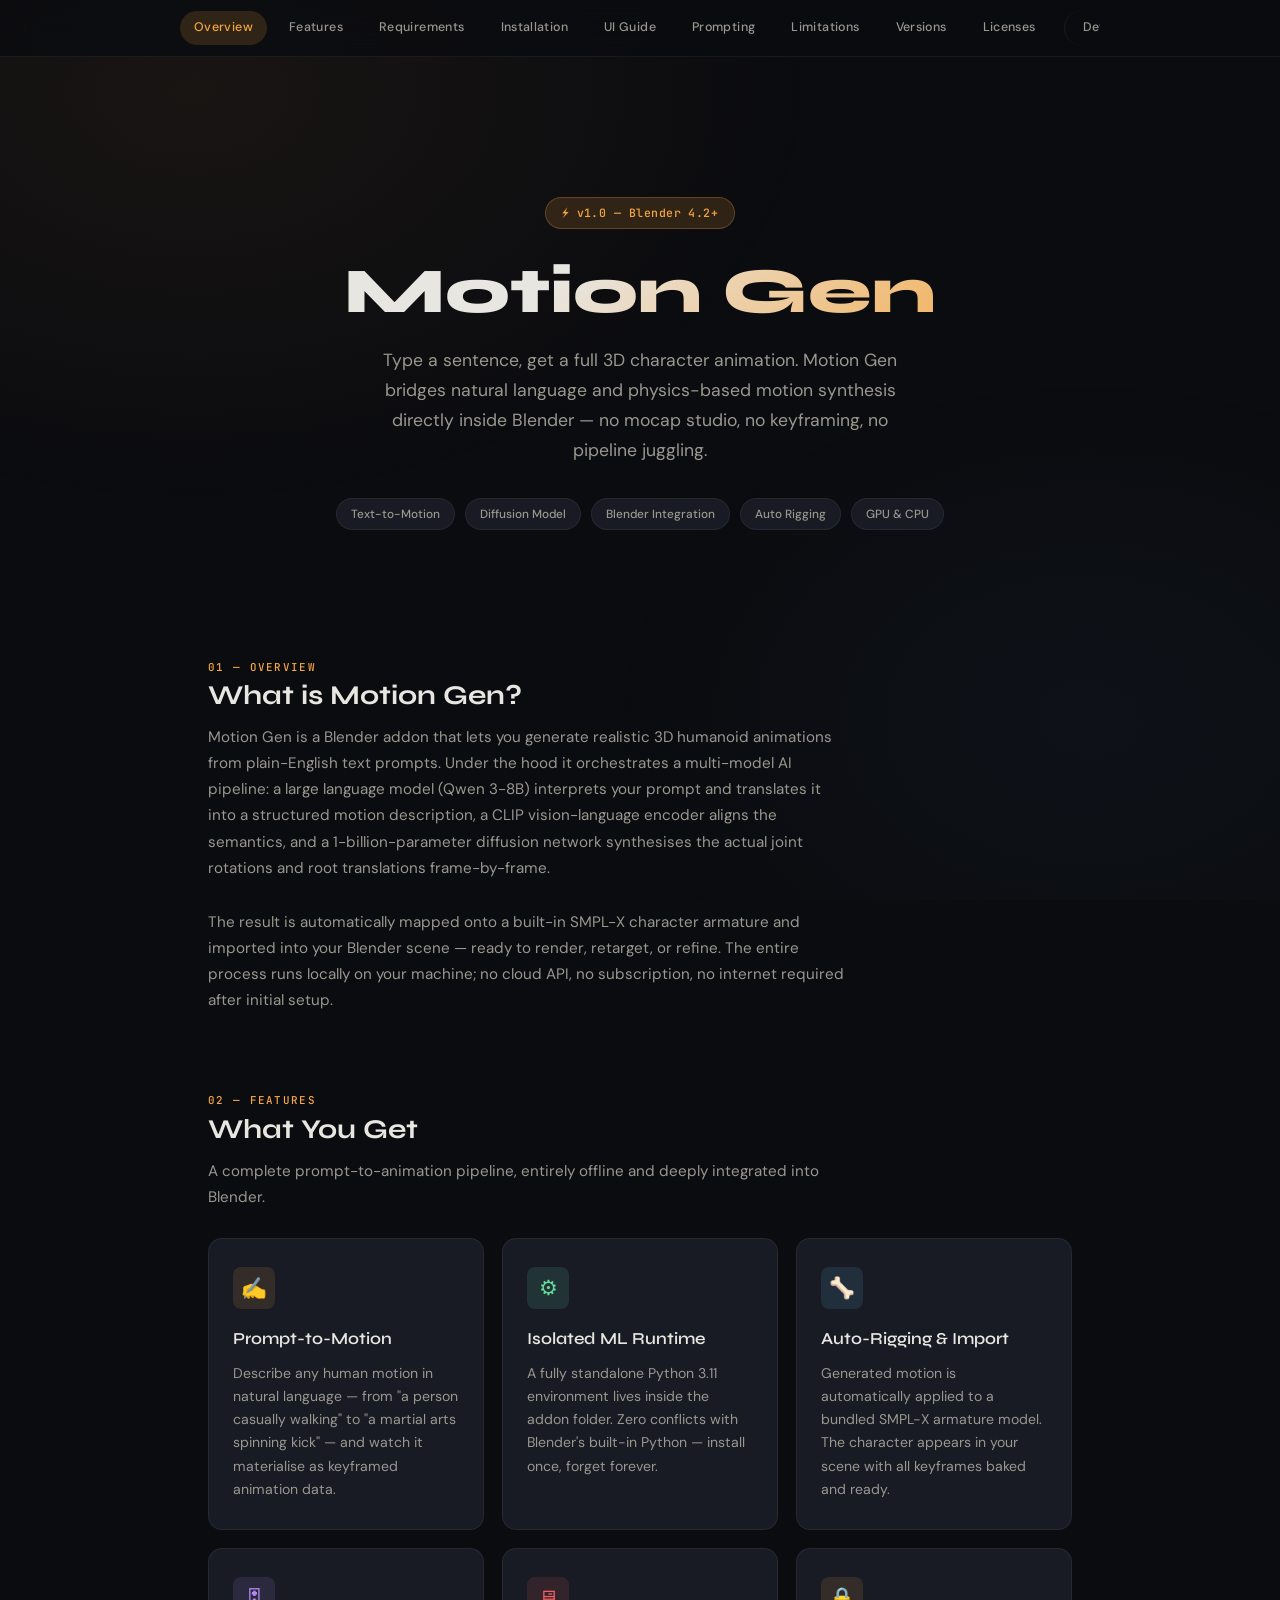
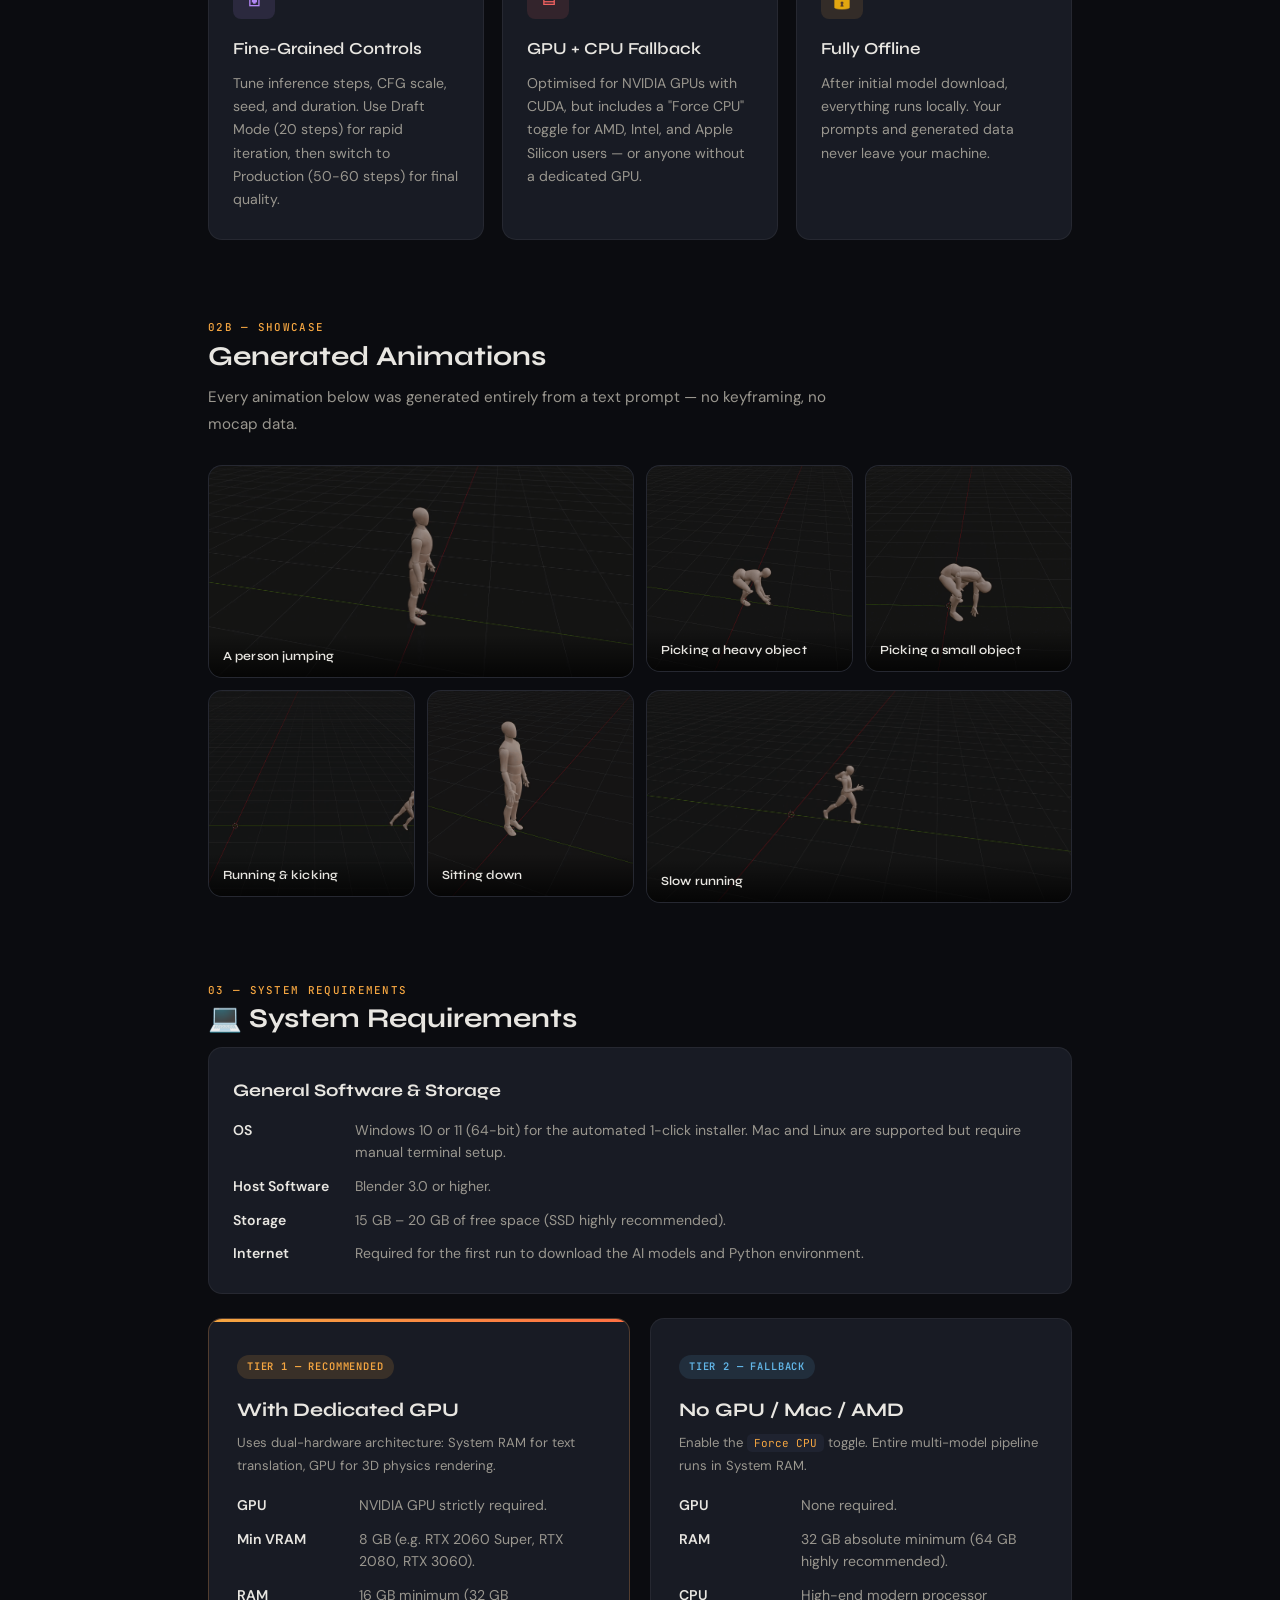
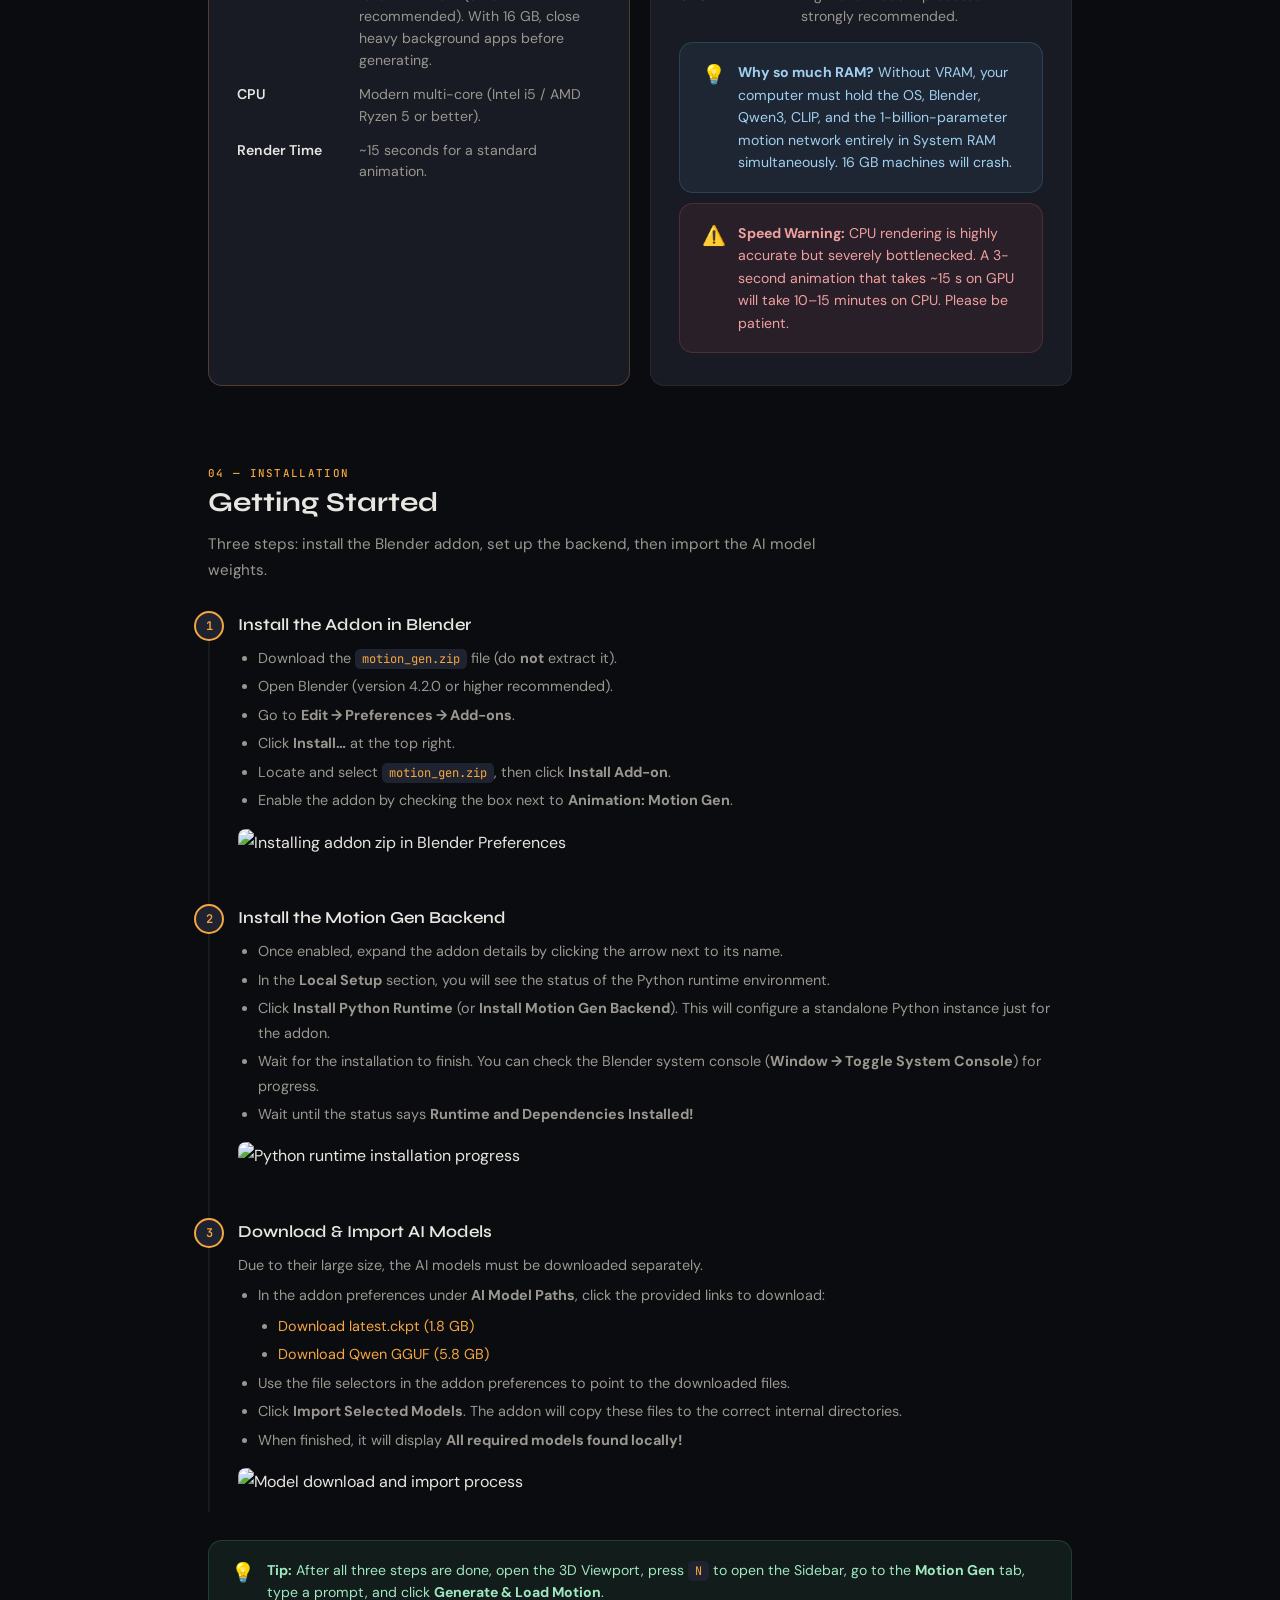
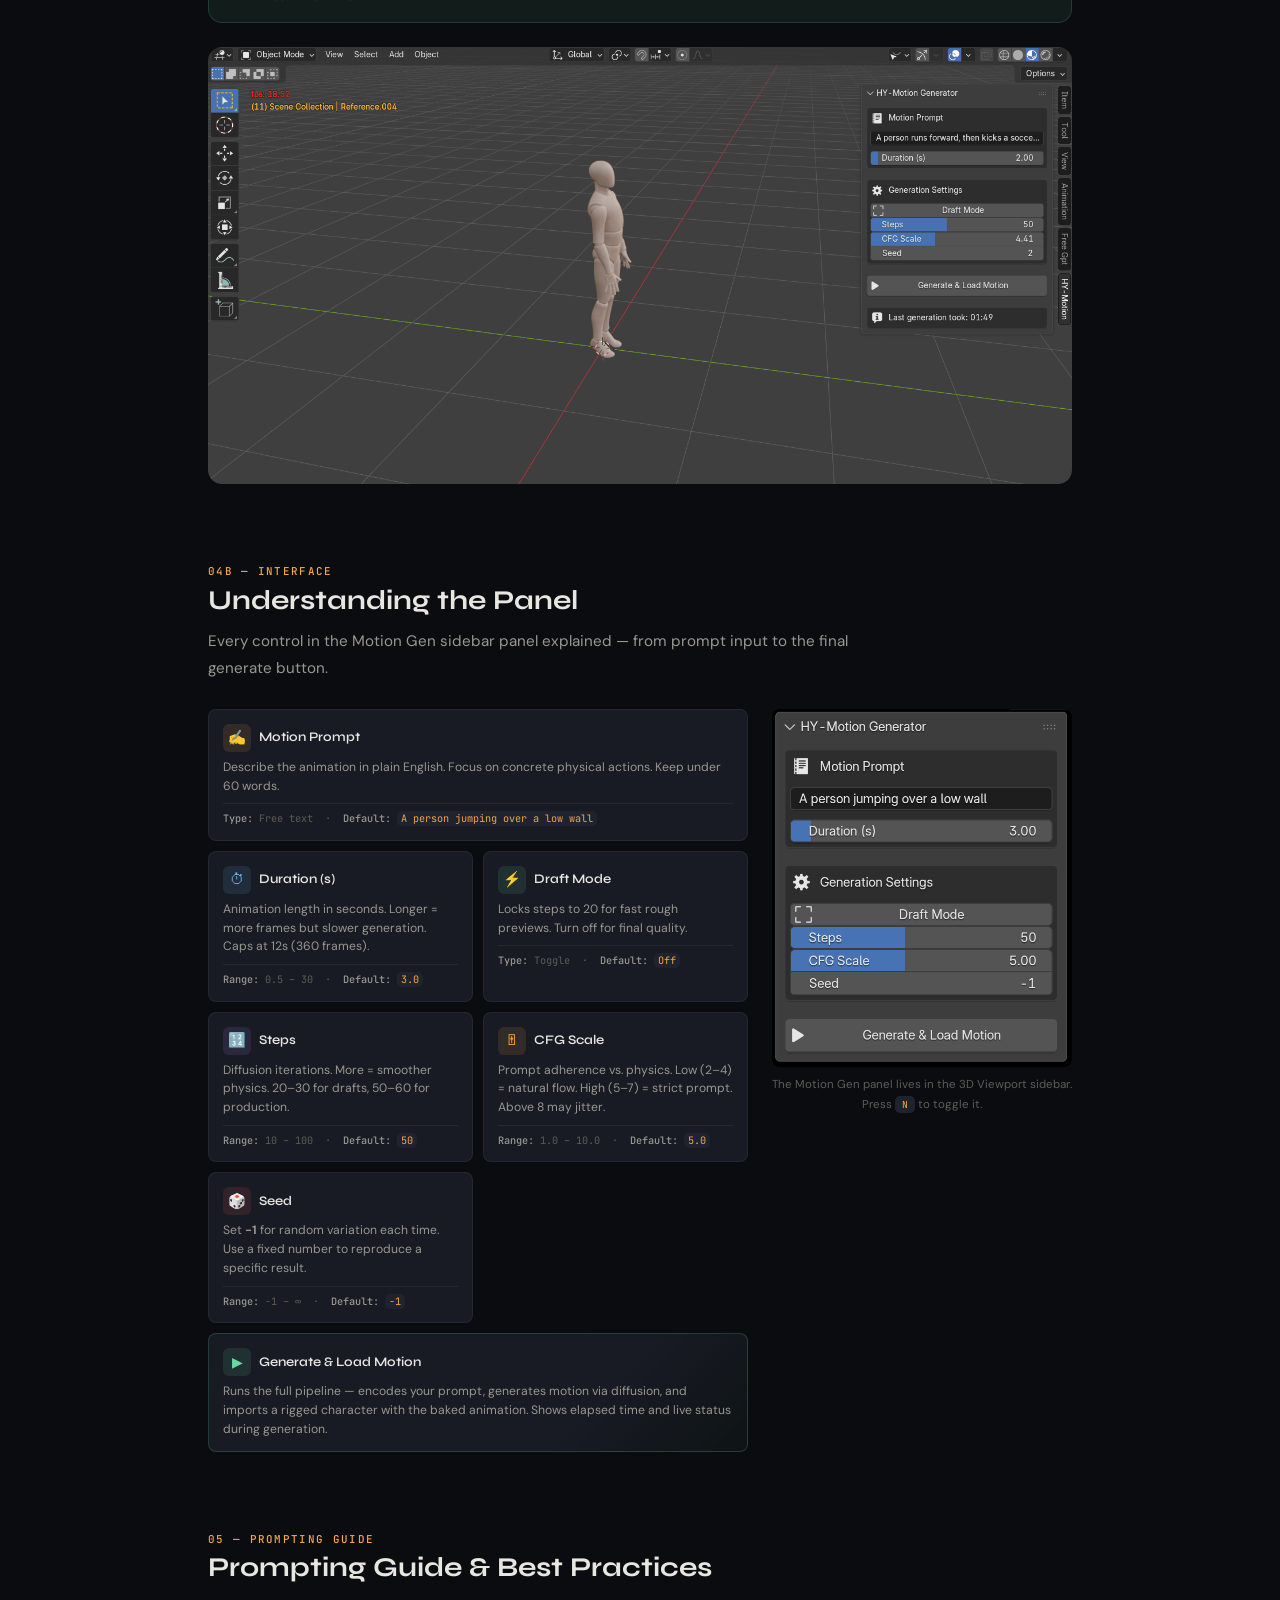
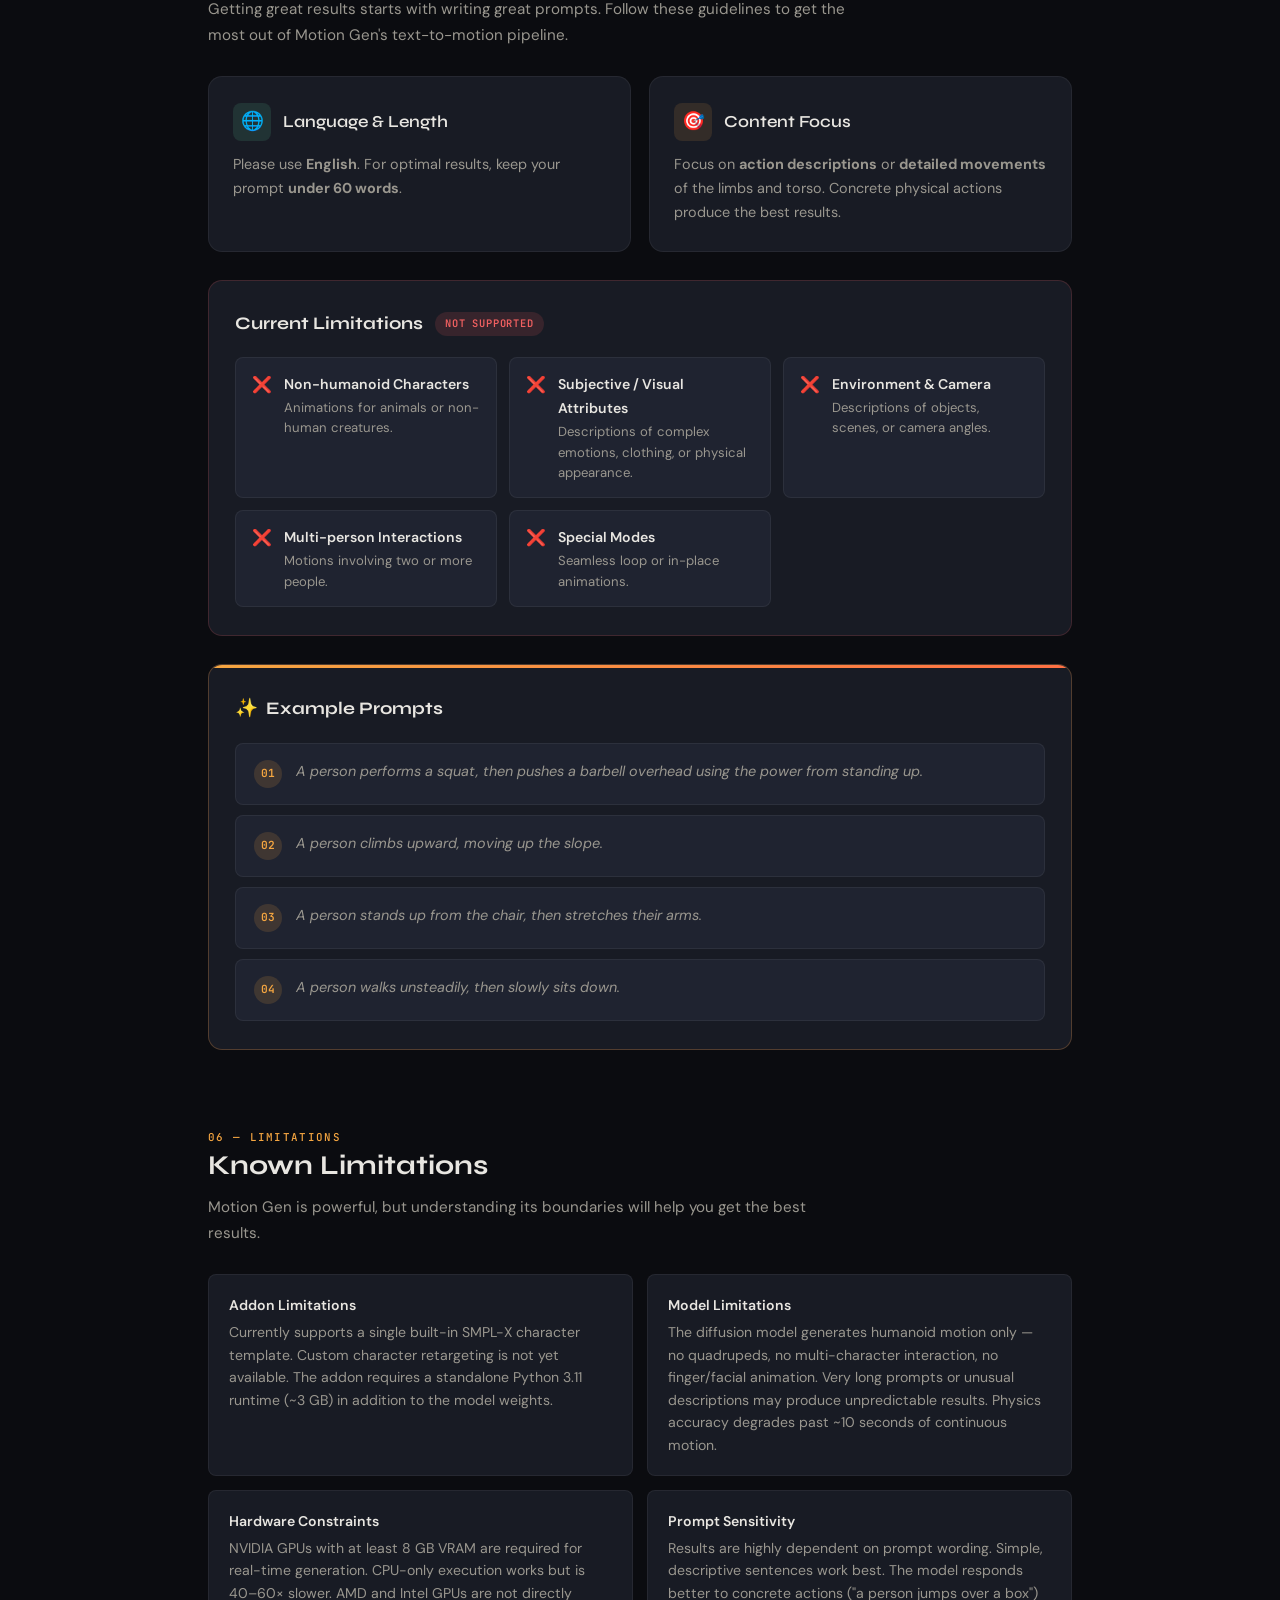
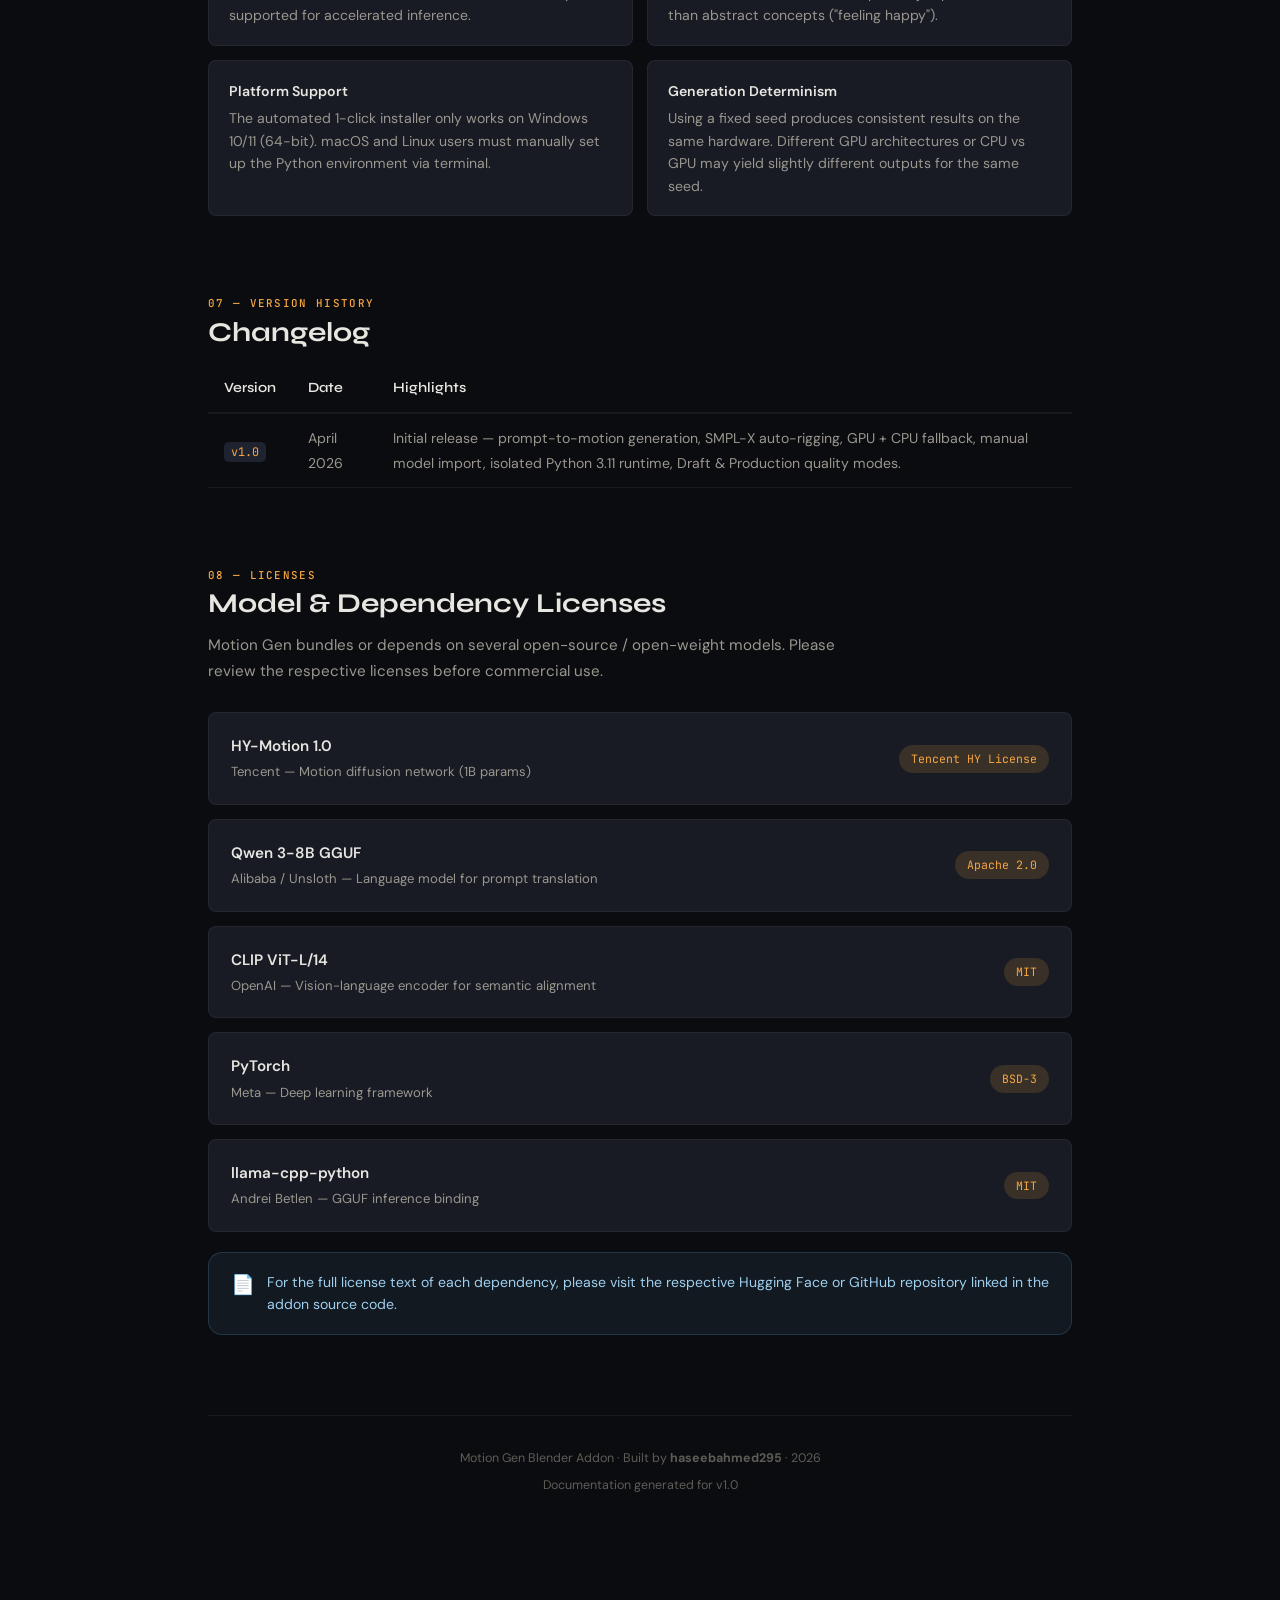
==== docs/index.html @ aff1d243 "Docuemntation Added" ====
<!DOCTYPE html>
<html lang="en">
<head>
  <meta charset="UTF-8" />
  <meta name="viewport" content="width=device-width, initial-scale=1.0" />
  <title>Motion Gen &middot; Blender Addon Documentation</title>
  <meta name="description" content="Official documentation for the Motion Gen Blender Addon — generate 3D motion from text prompts using AI diffusion models." />
  <link rel="stylesheet" href="style.css" />
</head>
<body>

<!-- ═══════════════════════ NAV ═══════════════════════ -->
<nav class="doc-nav" id="doc-nav">
  <div class="doc-nav__inner">
    <a href="#overview">Overview</a>
    <a href="#features">Features</a>
    <a href="#requirements">Requirements</a>
    <a href="#installation">Installation</a>
    <a href="#ui-guide">UI Guide</a>
    <a href="#prompting">Prompting</a>
    <a href="#limitations">Limitations</a>
    <a href="#versions">Versions</a>
    <a href="#licenses">Licenses</a>
    <a href="details.html" style="border-left:1px solid var(--border-subtle);padding-left:18px;margin-left:6px">Details &amp; FAQ →</a>
  </div>
</nav>

<div class="page-wrapper">

  <!-- ═══════════════════════ HERO ═══════════════════════ -->
  <header class="hero reveal" id="overview">
    <span class="hero__badge">⚡ v1.0 — Blender 4.2+</span>
    <h1>Motion Gen</h1>
    <p class="hero__sub">
      Type a sentence, get a full 3D character animation. Motion Gen bridges natural language and physics-based motion synthesis directly inside Blender — no mocap studio, no keyframing, no pipeline juggling.
    </p>
    <div class="hero__tags">
      <span class="hero__tag">Text-to-Motion</span>
      <span class="hero__tag">Diffusion Model</span>
      <span class="hero__tag">Blender Integration</span>
      <span class="hero__tag">Auto Rigging</span>
      <span class="hero__tag">GPU &amp; CPU</span>
    </div>
  </header>


  <!-- ═══════════════ WHAT IS MOTION GEN ═══════════════ -->
  <section class="section reveal" id="about">
    <span class="section__label">01 — Overview</span>
    <h2 class="section__title">What is Motion Gen?</h2>
    <p class="section__desc">
      Motion Gen is a Blender addon that lets you generate realistic 3D humanoid animations from plain-English text prompts. Under the hood it orchestrates a multi-model AI pipeline: a large language model (Qwen 3-8B) interprets your prompt and translates it into a structured motion description, a CLIP vision-language encoder aligns the semantics, and a 1-billion-parameter diffusion network synthesises the actual joint rotations and root translations frame-by-frame.
    </p>
    <p class="section__desc">
      The result is automatically mapped onto a built-in SMPL-X character armature and imported into your Blender scene — ready to render, retarget, or refine. The entire process runs locally on your machine; no cloud API, no subscription, no internet required after initial setup.
    </p>
  </section>


  <!-- ═══════════════ FEATURES ═══════════════ -->
  <section class="section reveal" id="features">
    <span class="section__label">02 — Features</span>
    <h2 class="section__title">What You Get</h2>
    <p class="section__desc">A complete prompt-to-animation pipeline, entirely offline and deeply integrated into Blender.</p>

    <div class="feature-grid">
      <div class="feature-card">
        <div class="feature-card__icon orange">✍</div>
        <h3>Prompt-to-Motion</h3>
        <p>Describe any human motion in natural language — from "a person casually walking" to "a martial arts spinning kick" — and watch it materialise as keyframed animation data.</p>
      </div>
      <div class="feature-card">
        <div class="feature-card__icon green">⚙</div>
        <h3>Isolated ML Runtime</h3>
        <p>A fully standalone Python 3.11 environment lives inside the addon folder. Zero conflicts with Blender's built-in Python — install once, forget forever.</p>
      </div>
      <div class="feature-card">
        <div class="feature-card__icon blue">🦴</div>
        <h3>Auto-Rigging &amp; Import</h3>
        <p>Generated motion is automatically applied to a bundled SMPL-X armature model. The character appears in your scene with all keyframes baked and ready.</p>
      </div>
      <div class="feature-card">
        <div class="feature-card__icon purple">🎛</div>
        <h3>Fine-Grained Controls</h3>
        <p>Tune inference steps, CFG scale, seed, and duration. Use Draft Mode (20 steps) for rapid iteration, then switch to Production (50-60 steps) for final quality.</p>
      </div>
      <div class="feature-card">
        <div class="feature-card__icon red">🖥</div>
        <h3>GPU + CPU Fallback</h3>
        <p>Optimised for NVIDIA GPUs with CUDA, but includes a "Force CPU" toggle for AMD, Intel, and Apple Silicon users — or anyone without a dedicated GPU.</p>
      </div>
      <div class="feature-card">
        <div class="feature-card__icon orange">🔒</div>
        <h3>Fully Offline</h3>
        <p>After initial model download, everything runs locally. Your prompts and generated data never leave your machine.</p>
      </div>
    </div>
  </section>


  <!-- ═══════════════ SHOWCASE ═══════════════ -->
  <section class="section reveal" id="showcase">
    <span class="section__label">02b — Showcase</span>
    <h2 class="section__title">Generated Animations</h2>
    <p class="section__desc">Every animation below was generated entirely from a text prompt — no keyframing, no mocap data.</p>

    <div class="showcase-bento">
      <div class="showcase-cell showcase-cell--wide">
        <img src="jumping.gif" alt="A person jumping" />
        <span class="showcase-cell__label">A person jumping</span>
      </div>
      <div class="showcase-cell">
        <img src="Picking_heavy_obj.gif" alt="Picking a heavy object" />
        <span class="showcase-cell__label">Picking a heavy object</span>
      </div>
      <div class="showcase-cell">
        <img src="Picking_Small_obj.gif" alt="Picking a small object" />
        <span class="showcase-cell__label">Picking a small object</span>
      </div>
      <div class="showcase-cell">
        <img src="runing_kicking.gif" alt="Running and kicking" />
        <span class="showcase-cell__label">Running &amp; kicking</span>
      </div>
      <div class="showcase-cell">
        <img src="siting_down.gif" alt="Sitting down" />
        <span class="showcase-cell__label">Sitting down</span>
      </div>
      <div class="showcase-cell showcase-cell--wide">
        <img src="Runing_slowly.gif" alt="Slow running" />
        <span class="showcase-cell__label">Slow running</span>
      </div>
    </div>
  </section>

  <!-- ═══════════════ SYSTEM REQUIREMENTS ═══════════════ -->
  <section class="section reveal" id="requirements">
    <span class="section__label">03 — System Requirements</span>
    <h2 class="section__title">💻 System Requirements</h2>

    <!-- General -->
    <div class="general-req">
      <h3>General Software &amp; Storage</h3>
      <ul class="spec-list">
        <li>
          <span class="label">OS</span>
          <span class="value">Windows 10 or 11 (64-bit) for the automated 1-click installer. Mac and Linux are supported but require manual terminal setup.</span>
        </li>
        <li>
          <span class="label">Host Software</span>
          <span class="value">Blender 3.0 or higher.</span>
        </li>
        <li>
          <span class="label">Storage</span>
          <span class="value">15 GB – 20 GB of free space (SSD highly recommended).</span>
        </li>
        <li>
          <span class="label">Internet</span>
          <span class="value">Required for the first run to download the AI models and Python environment.</span>
        </li>
      </ul>
    </div>

    <!-- Tiers -->
    <div class="tier-grid">
      <!-- Tier 1 -->
      <div class="tier-card tier-card--recommended">
        <span class="tier-card__badge">Tier 1 — Recommended</span>
        <h3>With Dedicated GPU</h3>
        <p class="tier-card__sub">Uses dual-hardware architecture: System RAM for text translation, GPU for 3D physics rendering.</p>
        <ul class="spec-list">
          <li><span class="label">GPU</span><span class="value">NVIDIA GPU strictly required.</span></li>
          <li><span class="label">Min VRAM</span><span class="value">8 GB (e.g. RTX 2060 Super, RTX 2080, RTX 3060).</span></li>
          <li><span class="label">RAM</span><span class="value">16 GB minimum (32 GB recommended). With 16 GB, close heavy background apps before generating.</span></li>
          <li><span class="label">CPU</span><span class="value">Modern multi-core (Intel i5 / AMD Ryzen 5 or better).</span></li>
          <li><span class="label">Render Time</span><span class="value">~15 seconds for a standard animation.</span></li>
        </ul>
      </div>
      <!-- Tier 2 -->
      <div class="tier-card tier-card--fallback">
        <span class="tier-card__badge">Tier 2 — Fallback</span>
        <h3>No GPU / Mac / AMD</h3>
        <p class="tier-card__sub">Enable the <code>Force CPU</code> toggle. Entire multi-model pipeline runs in System RAM.</p>
        <ul class="spec-list">
          <li><span class="label">GPU</span><span class="value">None required.</span></li>
          <li><span class="label">RAM</span><span class="value">32 GB absolute minimum (64 GB highly recommended).</span></li>
          <li><span class="label">CPU</span><span class="value">High-end modern processor strongly recommended.</span></li>
        </ul>
        <div class="callout callout--info" style="margin-top:14px">
          <span class="callout__icon">💡</span>
          <div><strong>Why so much RAM?</strong> Without VRAM, your computer must hold the OS, Blender, Qwen3, CLIP, and the 1-billion-parameter motion network entirely in System RAM simultaneously. 16 GB machines will crash.</div>
        </div>
        <div class="callout callout--warn" style="margin-top:10px">
          <span class="callout__icon">⚠️</span>
          <div><strong>Speed Warning:</strong> CPU rendering is highly accurate but severely bottlenecked. A 3-second animation that takes ~15 s on GPU will take 10–15 minutes on CPU. Please be patient.</div>
        </div>
      </div>
    </div>
  </section>

  <!-- ═══════════════ INSTALLATION ═══════════════ -->
  <section class="section reveal" id="installation">
    <span class="section__label">04 — Installation</span>
    <h2 class="section__title">Getting Started</h2>
    <p class="section__desc">Three steps: install the Blender addon, set up the backend, then import the AI model weights.</p>

    <div class="steps">
      <!-- Step 1 -->
      <div class="step" data-step="1">
        <h3>Install the Addon in Blender</h3>
        <ul>
          <li>Download the <code>motion_gen.zip</code> file (do <strong>not</strong> extract it).</li>
          <li>Open Blender (version 4.2.0 or higher recommended).</li>
          <li>Go to <strong>Edit → Preferences → Add-ons</strong>.</li>
          <li>Click <strong>Install…</strong> at the top right.</li>
          <li>Locate and select <code>motion_gen.zip</code>, then click <strong>Install Add-on</strong>.</li>
          <li>Enable the addon by checking the box next to <strong>Animation: Motion Gen</strong>.</li>
        </ul>
        <img src="install_zip.gif" alt="Installing addon zip in Blender Preferences" style="border-radius:var(--r-sm);margin:16px 0;width:100%" />
      </div>

      <!-- Step 2 -->
      <div class="step" data-step="2">
        <h3>Install the Motion Gen Backend</h3>
        <ul>
          <li>Once enabled, expand the addon details by clicking the arrow next to its name.</li>
          <li>In the <strong>Local Setup</strong> section, you will see the status of the Python runtime environment.</li>
          <li>Click <strong>Install Python Runtime</strong> (or <strong>Install Motion Gen Backend</strong>). This will configure a standalone Python instance just for the addon.</li>
          <li>Wait for the installation to finish. You can check the Blender system console (<strong>Window → Toggle System Console</strong>) for progress.</li>
          <li>Wait until the status says <strong>Runtime and Dependencies Installed!</strong></li>
        </ul>
        <img src="python.gif" alt="Python runtime installation progress" style="border-radius:var(--r-sm);margin:16px 0;width:100%" />
      </div>

      <!-- Step 3 -->
      <div class="step" data-step="3">
        <h3>Download &amp; Import AI Models</h3>
        <p>Due to their large size, the AI models must be downloaded separately.</p>
        <ul>
          <li>In the addon preferences under <strong>AI Model Paths</strong>, click the provided links to download:
            <ul>
              <li><a href="https://huggingface.co/tencent/HY-Motion-1.0/resolve/main/HY-Motion-1.0/latest.ckpt">Download latest.ckpt (1.8 GB)</a></li>
              <li><a href="https://huggingface.co/unsloth/Qwen3-8B-GGUF/resolve/main/Qwen3-8B-UD-Q5_K_XL.gguf">Download Qwen GGUF (5.8 GB)</a></li>
            </ul>
          </li>
          <li>Use the file selectors in the addon preferences to point to the downloaded files.</li>
          <li>Click <strong>Import Selected Models</strong>. The addon will copy these files to the correct internal directories.</li>
          <li>When finished, it will display <strong>All required models found locally!</strong></li>
        </ul>
        <img src="models.gif" alt="Model download and import process" style="border-radius:var(--r-sm);margin:16px 0;width:100%" />
      </div>
    </div>

    <div class="callout callout--tip" style="margin-top:28px">
      <span class="callout__icon">💡</span>
      <div><strong>Tip:</strong> After all three steps are done, open the 3D Viewport, press <code>N</code> to open the Sidebar, go to the <strong>Motion Gen</strong> tab, type a prompt, and click <strong>Generate &amp; Load Motion</strong>.</div>
    </div>
  </section>

  <img src="Interface.gif" alt="Full generation workflow" style="border-radius:var(--r-md);margin:24px 0" />

  <!-- ═══════════════ UI GUIDE ═══════════════ -->
  <section class="section reveal" id="ui-guide">
    <span class="section__label">04b — Interface</span>
    <h2 class="section__title">Understanding the Panel</h2>
    <p class="section__desc">Every control in the Motion Gen sidebar panel explained — from prompt input to the final generate button.</p>

    <div class="ui-walkthrough">
      <!-- LEFT: bento control cards -->
      <div class="ui-cards">

        <div class="ui-card ui-card--span">
          <div class="ui-card__header">
            <span class="ui-card__icon" style="background:rgba(245,166,65,0.12);color:var(--accent)">✍</span>
            <h3>Motion Prompt</h3>
          </div>
          <p>Describe the animation in plain English. Focus on concrete physical actions. Keep under 60 words.</p>
          <div class="ui-card__meta"><span>Type:</span> Free text &nbsp;·&nbsp; <span>Default:</span> <code>A person jumping over a low wall</code></div>
        </div>

        <div class="ui-card">
          <div class="ui-card__header">
            <span class="ui-card__icon" style="background:rgba(98,182,231,0.12);color:var(--blue)">⏱</span>
            <h3>Duration (s)</h3>
          </div>
          <p>Animation length in seconds. Longer = more frames but slower generation. Caps at 12s (360 frames).</p>
          <div class="ui-card__meta"><span>Range:</span> 0.5 – 30 &nbsp;·&nbsp; <span>Default:</span> <code>3.0</code></div>
        </div>

        <div class="ui-card">
          <div class="ui-card__header">
            <span class="ui-card__icon" style="background:rgba(102,217,160,0.12);color:var(--green)">⚡</span>
            <h3>Draft Mode</h3>
          </div>
          <p>Locks steps to 20 for fast rough previews. Turn off for final quality.</p>
          <div class="ui-card__meta"><span>Type:</span> Toggle &nbsp;·&nbsp; <span>Default:</span> <code>Off</code></div>
        </div>

        <div class="ui-card">
          <div class="ui-card__header">
            <span class="ui-card__icon" style="background:rgba(179,136,245,0.12);color:var(--purple)">🔢</span>
            <h3>Steps</h3>
          </div>
          <p>Diffusion iterations. More = smoother physics. 20–30 for drafts, 50–60 for production.</p>
          <div class="ui-card__meta"><span>Range:</span> 10 – 100 &nbsp;·&nbsp; <span>Default:</span> <code>50</code></div>
        </div>

        <div class="ui-card">
          <div class="ui-card__header">
            <span class="ui-card__icon" style="background:rgba(245,166,65,0.12);color:var(--accent)">🎚</span>
            <h3>CFG Scale</h3>
          </div>
          <p>Prompt adherence vs. physics. Low (2–4) = natural flow. High (5–7) = strict prompt. Above 8 may jitter.</p>
          <div class="ui-card__meta"><span>Range:</span> 1.0 – 10.0 &nbsp;·&nbsp; <span>Default:</span> <code>5.0</code></div>
        </div>

        <div class="ui-card">
          <div class="ui-card__header">
            <span class="ui-card__icon" style="background:rgba(240,96,96,0.12);color:var(--red)">🎲</span>
            <h3>Seed</h3>
          </div>
          <p>Set <strong>-1</strong> for random variation each time. Use a fixed number to reproduce a specific result.</p>
          <div class="ui-card__meta"><span>Range:</span> -1 – ∞ &nbsp;·&nbsp; <span>Default:</span> <code>-1</code></div>
        </div>

        <div class="ui-card ui-card--action ui-card--span">
          <div class="ui-card__header">
            <span class="ui-card__icon" style="background:rgba(102,217,160,0.12);color:var(--green)">▶</span>
            <h3>Generate &amp; Load Motion</h3>
          </div>
          <p>Runs the full pipeline — encodes your prompt, generates motion via diffusion, and imports a rigged character with the baked animation. Shows elapsed time and live status during generation.</p>
        </div>

      </div>

      <!-- RIGHT: screenshot -->
      <div class="ui-screenshot">
        <div class="ui-screenshot__sticky">
          <img src="Addon_interface.png" alt="Motion Gen panel interface" style="border-radius:var(--r-sm);width:100%" />
          <p class="ui-screenshot__caption">The Motion Gen panel lives in the 3D Viewport sidebar. Press <code>N</code> to toggle it.</p>
        </div>
      </div>

    </div>
  </section>

  <!-- ═══════════════ PROMPTING GUIDE ═══════════════ -->
  <section class="section reveal" id="prompting">
    <span class="section__label">05 — Prompting Guide</span>
    <h2 class="section__title">Prompting Guide &amp; Best Practices</h2>
    <p class="section__desc">Getting great results starts with writing great prompts. Follow these guidelines to get the most out of Motion Gen's text-to-motion pipeline.</p>

    <div class="guide-grid">
      <!-- Language & Length -->
      <div class="guide-card">
        <div class="guide-card__header">
          <span class="guide-card__icon green">🌐</span>
          <h3>Language &amp; Length</h3>
        </div>
        <p>Please use <strong>English</strong>. For optimal results, keep your prompt <strong>under 60 words</strong>.</p>
      </div>

      <!-- Content Focus -->
      <div class="guide-card">
        <div class="guide-card__header">
          <span class="guide-card__icon orange">🎯</span>
          <h3>Content Focus</h3>
        </div>
        <p>Focus on <strong>action descriptions</strong> or <strong>detailed movements</strong> of the limbs and torso. Concrete physical actions produce the best results.</p>
      </div>
    </div>

    <!-- NOT Supported -->
    <div class="unsupported-block">
      <h3 class="unsupported-block__title">Current Limitations <span class="unsupported-block__badge">NOT Supported</span></h3>
      <div class="unsupported-grid">
        <div class="unsupported-item">
          <span class="unsupported-item__icon">❌</span>
          <div>
            <strong>Non-humanoid Characters</strong>
            <p>Animations for animals or non-human creatures.</p>
          </div>
        </div>
        <div class="unsupported-item">
          <span class="unsupported-item__icon">❌</span>
          <div>
            <strong>Subjective / Visual Attributes</strong>
            <p>Descriptions of complex emotions, clothing, or physical appearance.</p>
          </div>
        </div>
        <div class="unsupported-item">
          <span class="unsupported-item__icon">❌</span>
          <div>
            <strong>Environment &amp; Camera</strong>
            <p>Descriptions of objects, scenes, or camera angles.</p>
          </div>
        </div>
        <div class="unsupported-item">
          <span class="unsupported-item__icon">❌</span>
          <div>
            <strong>Multi-person Interactions</strong>
            <p>Motions involving two or more people.</p>
          </div>
        </div>
        <div class="unsupported-item">
          <span class="unsupported-item__icon">❌</span>
          <div>
            <strong>Special Modes</strong>
            <p>Seamless loop or in-place animations.</p>
          </div>
        </div>
      </div>
    </div>

    <!-- Example Prompts -->
    <div class="examples-block">
      <h3 class="examples-block__title"><span class="examples-block__icon">✨</span> Example Prompts</h3>
      <div class="examples-list">
        <div class="example-prompt">
          <span class="example-prompt__num">01</span>
          <p>A person performs a squat, then pushes a barbell overhead using the power from standing up.</p>
        </div>
        <div class="example-prompt">
          <span class="example-prompt__num">02</span>
          <p>A person climbs upward, moving up the slope.</p>
        </div>
        <div class="example-prompt">
          <span class="example-prompt__num">03</span>
          <p>A person stands up from the chair, then stretches their arms.</p>
        </div>
        <div class="example-prompt">
          <span class="example-prompt__num">04</span>
          <p>A person walks unsteadily, then slowly sits down.</p>
        </div>
      </div>
    </div>
  </section>

  <!-- ═══════════════ LIMITATIONS ═══════════════ -->
  <section class="section reveal" id="limitations">
    <span class="section__label">06 — Limitations</span>
    <h2 class="section__title">Known Limitations</h2>
    <p class="section__desc">Motion Gen is powerful, but understanding its boundaries will help you get the best results.</p>

    <div class="limit-grid">
      <div class="limit-item">
        <strong>Addon Limitations</strong>
        <p>Currently supports a single built-in SMPL-X character template. Custom character retargeting is not yet available. The addon requires a standalone Python 3.11 runtime (~3 GB) in addition to the model weights.</p>
      </div>
      <div class="limit-item">
        <strong>Model Limitations</strong>
        <p>The diffusion model generates humanoid motion only — no quadrupeds, no multi-character interaction, no finger/facial animation. Very long prompts or unusual descriptions may produce unpredictable results. Physics accuracy degrades past ~10 seconds of continuous motion.</p>
      </div>
      <div class="limit-item">
        <strong>Hardware Constraints</strong>
        <p>NVIDIA GPUs with at least 8 GB VRAM are required for real-time generation. CPU-only execution works but is 40–60× slower. AMD and Intel GPUs are not directly supported for accelerated inference.</p>
      </div>
      <div class="limit-item">
        <strong>Prompt Sensitivity</strong>
        <p>Results are highly dependent on prompt wording. Simple, descriptive sentences work best. The model responds better to concrete actions ("a person jumps over a box") than abstract concepts ("feeling happy").</p>
      </div>
      <div class="limit-item">
        <strong>Platform Support</strong>
        <p>The automated 1-click installer only works on Windows 10/11 (64-bit). macOS and Linux users must manually set up the Python environment via terminal.</p>
      </div>
      <div class="limit-item">
        <strong>Generation Determinism</strong>
        <p>Using a fixed seed produces consistent results on the same hardware. Different GPU architectures or CPU vs GPU may yield slightly different outputs for the same seed.</p>
      </div>
    </div>
  </section>

  <!-- ═══════════════ VERSIONS ═══════════════ -->
  <section class="section reveal" id="versions">
    <span class="section__label">07 — Version History</span>
    <h2 class="section__title">Changelog</h2>

    <table class="version-table">
      <thead>
        <tr>
          <th>Version</th>
          <th>Date</th>
          <th>Highlights</th>
        </tr>
      </thead>
      <tbody>
        <tr>
          <td><code>v1.0</code></td>
          <td>April 2026</td>
          <td>Initial release — prompt-to-motion generation, SMPL-X auto-rigging, GPU + CPU fallback, manual model import, isolated Python 3.11 runtime, Draft &amp; Production quality modes.</td>
        </tr>
      </tbody>
    </table>
  </section>

  <!-- ═══════════════ LICENSES ═══════════════ -->
  <section class="section reveal" id="licenses">
    <span class="section__label">08 — Licenses</span>
    <h2 class="section__title">Model &amp; Dependency Licenses</h2>
    <p class="section__desc">Motion Gen bundles or depends on several open-source / open-weight models. Please review the respective licenses before commercial use.</p>

    <div class="license-grid">
      <div class="license-card">
        <div>
          <div class="license-card__name">HY-Motion 1.0</div>
          <div style="color:var(--text-secondary);font-size:.82rem;margin-top:2px">Tencent — Motion diffusion network (1B params)</div>
        </div>
        <span class="license-card__type">Tencent HY License</span>
      </div>
      <div class="license-card">
        <div>
          <div class="license-card__name">Qwen 3-8B GGUF</div>
          <div style="color:var(--text-secondary);font-size:.82rem;margin-top:2px">Alibaba / Unsloth — Language model for prompt translation</div>
        </div>
        <span class="license-card__type">Apache 2.0</span>
      </div>
      <div class="license-card">
        <div>
          <div class="license-card__name">CLIP ViT-L/14</div>
          <div style="color:var(--text-secondary);font-size:.82rem;margin-top:2px">OpenAI — Vision-language encoder for semantic alignment</div>
        </div>
        <span class="license-card__type">MIT</span>
      </div>
      <div class="license-card">
        <div>
          <div class="license-card__name">PyTorch</div>
          <div style="color:var(--text-secondary);font-size:.82rem;margin-top:2px">Meta — Deep learning framework</div>
        </div>
        <span class="license-card__type">BSD-3</span>
      </div>
      <div class="license-card">
        <div>
          <div class="license-card__name">llama-cpp-python</div>
          <div style="color:var(--text-secondary);font-size:.82rem;margin-top:2px">Andrei Betlen — GGUF inference binding</div>
        </div>
        <span class="license-card__type">MIT</span>
      </div>
    </div>

    <div class="callout callout--info" style="margin-top:20px">
      <span class="callout__icon">📄</span>
      <div>For the full license text of each dependency, please visit the respective Hugging Face or GitHub repository linked in the addon source code.</div>
    </div>
  </section>

  <!-- ═══════════════ FOOTER ═══════════════ -->
  <footer class="doc-footer">
    <p>Motion Gen Blender Addon &middot; Built by <strong>haseebahmed295</strong> &middot; 2026</p>
    <p style="margin-top:6px">Documentation generated for v1.0</p>
  </footer>

</div><!-- /.page-wrapper -->

<!-- ═══════════════ SCROLL REVEAL ═══════════════ -->
<script>
  document.addEventListener('DOMContentLoaded', () => {
    const reveals = document.querySelectorAll('.reveal');
    const io = new IntersectionObserver((entries) => {
      entries.forEach(e => { if (e.isIntersecting) { e.target.classList.add('visible'); io.unobserve(e.target); } });
    }, { threshold: 0.12 });
    reveals.forEach(el => io.observe(el));

    // nav active highlight
    const sections = document.querySelectorAll('section[id], header[id]');
    const navLinks = document.querySelectorAll('.doc-nav a');
    const navObs = new IntersectionObserver((entries) => {
      entries.forEach(e => {
        if (e.isIntersecting) {
          navLinks.forEach(l => l.classList.remove('active'));
          const link = document.querySelector(`.doc-nav a[href="#${e.target.id}"]`);
          if (link) link.classList.add('active');
        }
      });
    }, { rootMargin: '-40% 0px -55% 0px' });
    sections.forEach(s => navObs.observe(s));
  });
</script>
</body>
</html>
---- docs/style.css ----
/* ─────────────────────────────────────────────
   HY-Motion Documentation  ·  Style System
   ───────────────────────────────────────────── */

@import url('https://fonts.googleapis.com/css2?family=Syne:wght@400;500;600;700;800&family=DM+Sans:ital,opsz,wght@0,9..40,300;0,9..40,400;0,9..40,500;0,9..40,600;1,9..40,400&family=JetBrains+Mono:wght@400;500&display=swap');

:root {
  /* palette */
  --bg-deep:       #0b0c10;
  --bg-surface:    #12141a;
  --bg-card:       #181b24;
  --bg-elevated:   #1f2330;
  --border-subtle: rgba(255,255,255,0.06);
  --border-accent: rgba(255,165,80,0.25);

  --text-primary:   #e8e6e1;
  --text-secondary: #9a978f;
  --text-muted:     #5e5c56;

  --accent:         #f5a641;
  --accent-glow:    rgba(245,166,65,0.15);
  --accent-hot:     #ff7043;
  --green:          #66d9a0;
  --red:            #f06060;
  --blue:           #62b6e7;
  --purple:         #b388f5;

  /* type */
  --font-display: 'Syne', sans-serif;
  --font-body:    'DM Sans', sans-serif;
  --font-mono:    'JetBrains Mono', monospace;

  /* radii */
  --r-sm: 8px;
  --r-md: 14px;
  --r-lg: 22px;
}

/* ── Reset ───────────────────────────────── */
*,*::before,*::after{box-sizing:border-box;margin:0;padding:0}
html{scroll-behavior:smooth;font-size:16px}
body{
  background: var(--bg-deep);
  color: var(--text-primary);
  font-family: var(--font-body);
  line-height: 1.72;
  -webkit-font-smoothing: antialiased;
  overflow-x: hidden;
}
img{max-width:100%;display:block}
a{color: var(--accent);text-decoration:none;transition:color .2s}
a:hover{color: var(--accent-hot)}

/* ── Ambient Background ──────────────────── */
body::before{
  content:'';position:fixed;inset:0;z-index:-1;
  background:
    radial-gradient(ellipse 900px 600px at 15% 10%, rgba(245,166,65,0.06), transparent 70%),
    radial-gradient(ellipse 700px 500px at 85% 80%, rgba(98,182,231,0.04), transparent 70%);
  pointer-events:none;
}

/* ── Layout ──────────────────────────────── */
.page-wrapper{
  max-width: 920px;
  margin: 0 auto;
  padding: 60px 28px 120px;
}

/* ── Navigation ──────────────────────────── */
.doc-nav{
  position: sticky;top:0;z-index:100;
  backdrop-filter: blur(18px) saturate(1.2);
  -webkit-backdrop-filter: blur(18px) saturate(1.2);
  background: rgba(11,12,16,0.78);
  border-bottom: 1px solid var(--border-subtle);
  padding: 0 28px;
}
.doc-nav__inner{
  max-width: 920px;margin:0 auto;
  display: flex;align-items:center;gap:8px;
  height: 56px;overflow-x:auto;
  scrollbar-width:none;
}
.doc-nav__inner::-webkit-scrollbar{display:none}
.doc-nav a{
  font-family: var(--font-body);
  font-size: .78rem;font-weight:500;
  letter-spacing:.03em;
  color: var(--text-secondary);
  padding: 6px 14px;
  border-radius: 40px;
  white-space:nowrap;
  transition: background .2s, color .2s;
}
.doc-nav a:hover,
.doc-nav a.active{
  background: var(--accent-glow);
  color: var(--accent);
}

/* ── Hero ────────────────────────────────── */
.hero{
  text-align:center;
  padding: 80px 0 50px;
}
.hero__badge{
  display:inline-flex;align-items:center;gap:6px;
  font-family: var(--font-mono);font-size:.72rem;font-weight:500;
  color: var(--accent);
  background: var(--accent-glow);
  border:1px solid var(--border-accent);
  padding:5px 16px;border-radius:40px;
  margin-bottom:28px;
  letter-spacing:.04em;
}
.hero h1{
  font-family: var(--font-display);
  font-weight:800;font-size:clamp(2.6rem,5.5vw,4rem);
  line-height:1.08;
  background: linear-gradient(135deg, var(--text-primary) 40%, var(--accent) 100%);
  -webkit-background-clip:text;-webkit-text-fill-color:transparent;
  background-clip:text;
  margin-bottom:20px;
}
.hero__sub{
  font-size:1.1rem;color: var(--text-secondary);
  max-width:560px;margin:0 auto 32px;
  line-height:1.7;
}
.hero__tags{
  display:flex;flex-wrap:wrap;justify-content:center;gap:10px;
}
.hero__tag{
  font-size:.74rem;font-weight:500;
  color: var(--text-secondary);
  background: var(--bg-card);
  border:1px solid var(--border-subtle);
  padding:5px 14px;border-radius:40px;
}

/* ── Section ─────────────────────────────── */
.section{margin-top:72px}
.section__label{
  font-family: var(--font-mono);font-size:.68rem;font-weight:500;
  letter-spacing:.12em;text-transform:uppercase;
  color: var(--accent);margin-bottom:8px;
}
.section__title{
  font-family: var(--font-display);font-weight:700;
  font-size:1.7rem;line-height:1.2;
  margin-bottom:12px;
}
.section__desc{
  color: var(--text-secondary);font-size:.95rem;
  max-width:640px;margin-bottom:28px;
}

/* ── Feature Grid ────────────────────────── */
.feature-grid{
  display:grid;grid-template-columns:repeat(auto-fit,minmax(260px,1fr));
  gap:18px;
}
.feature-card{
  background: var(--bg-card);
  border:1px solid var(--border-subtle);
  border-radius: var(--r-md);
  padding:28px 24px;
  transition: border-color .3s, transform .25s, box-shadow .3s;
}
.feature-card:hover{
  border-color: var(--border-accent);
  transform:translateY(-3px);
  box-shadow:0 8px 30px rgba(0,0,0,0.35);
}
.feature-card__icon{
  width:42px;height:42px;
  border-radius: var(--r-sm);
  display:grid;place-items:center;
  font-size:1.3rem;
  margin-bottom:16px;
}
.feature-card__icon.orange{background:rgba(245,166,65,0.12);color:var(--accent)}
.feature-card__icon.green{background:rgba(102,217,160,0.12);color:var(--green)}
.feature-card__icon.blue{background:rgba(98,182,231,0.12);color:var(--blue)}
.feature-card__icon.purple{background:rgba(179,136,245,0.12);color:var(--purple)}
.feature-card__icon.red{background:rgba(240,96,96,0.12);color:var(--red)}
.feature-card h3{
  font-family: var(--font-display);font-weight:600;font-size:1.05rem;
  margin-bottom:8px;
}
.feature-card p{
  color: var(--text-secondary);font-size:.88rem;line-height:1.65;
}

/* ── Showcase Bento ─────────────────────── */
.showcase-bento{
  display:grid;
  grid-template-columns:repeat(4, 1fr);
  gap:12px;
  margin-top:20px;
}
@media(max-width:720px){
  .showcase-bento{grid-template-columns:1fr 1fr}
}
@media(max-width:480px){
  .showcase-bento{grid-template-columns:1fr}
  .showcase-cell--wide{grid-column:auto}
}
.showcase-cell{
  position:relative;
  border-radius: var(--r-md);
  overflow:hidden;
  background: var(--bg-card);
  border:1px solid var(--border-subtle);
  aspect-ratio:1/1;
  transition: transform .3s, box-shadow .3s, border-color .3s;
}
.showcase-cell--wide{
  grid-column: span 2;
  aspect-ratio:2/1;
}
.showcase-cell:hover{
  transform:translateY(-4px);
  box-shadow:0 8px 32px rgba(0,0,0,0.4);
  border-color: var(--border-accent);
}
.showcase-cell video,
.showcase-cell img{
  width:100%;height:100%;
  object-fit:cover;
  display:block;
}
.showcase-cell__label{
  position:absolute;bottom:0;left:0;right:0;
  padding:10px 14px;
  background: linear-gradient(transparent, rgba(0,0,0,0.75));
  font-family: var(--font-display);
  font-size:.78rem;font-weight:600;
  color: var(--text-primary);
  letter-spacing:.01em;
}

/* ── Spec Tiers / Cards ──────────────────── */
.tier-grid{display:grid;grid-template-columns:1fr 1fr;gap:20px;margin-top:20px}
@media(max-width:720px){.tier-grid{grid-template-columns:1fr}}

.tier-card{
  background: var(--bg-card);
  border:1px solid var(--border-subtle);
  border-radius: var(--r-md);
  padding:32px 28px;
  position:relative;overflow:hidden;
}
.tier-card--recommended{border-color: var(--border-accent)}
.tier-card--recommended::before{
  content:'';position:absolute;top:0;left:0;right:0;height:3px;
  background: linear-gradient(90deg, var(--accent), var(--accent-hot));
}
.tier-card__badge{
  display:inline-block;font-family: var(--font-mono);font-size:.65rem;
  font-weight:600;letter-spacing:.08em;text-transform:uppercase;
  padding:3px 10px;border-radius:40px;margin-bottom:14px;
}
.tier-card--recommended .tier-card__badge{background:var(--accent-glow);color:var(--accent)}
.tier-card--fallback .tier-card__badge{background:rgba(98,182,231,0.12);color:var(--blue)}
.tier-card h3{
  font-family: var(--font-display);font-weight:700;font-size:1.2rem;
  margin-bottom:6px;
}
.tier-card__sub{color:var(--text-secondary);font-size:.82rem;margin-bottom:18px}

.spec-list{list-style:none;display:flex;flex-direction:column;gap:12px}
.spec-list li{
  display:flex;gap:12px;align-items:flex-start;
  font-size:.88rem;line-height:1.55;
}
.spec-list li .label{
  flex-shrink:0;font-weight:600;color:var(--text-primary);min-width:110px;
}
.spec-list li .value{color:var(--text-secondary)}

/* general requirements box */
.general-req{
  background: var(--bg-card);
  border:1px solid var(--border-subtle);
  border-radius: var(--r-md);
  padding:28px 24px;
  margin-bottom:24px;
}
.general-req h3{
  font-family: var(--font-display);font-weight:700;font-size:1.1rem;
  margin-bottom:14px;
}

/* ── Callout ─────────────────────────────── */
.callout{
  border-radius: var(--r-md);
  padding:18px 22px;
  font-size:.88rem;line-height:1.6;
  display:flex;gap:12px;align-items:flex-start;
  margin-top:16px;
}
.callout--warn{
  background: rgba(240,96,96,0.08);
  border:1px solid rgba(240,96,96,0.2);
  color: #f0a0a0;
}
.callout--info{
  background: rgba(98,182,231,0.08);
  border:1px solid rgba(98,182,231,0.2);
  color: #a0d0ef;
}
.callout--tip{
  background: rgba(102,217,160,0.08);
  border:1px solid rgba(102,217,160,0.18);
  color: #a0e8c0;
}
.callout__icon{font-size:1.2rem;flex-shrink:0;line-height:1.5}

/* ── Steps ───────────────────────────────── */
.steps{
  display:flex;flex-direction:column;gap:32px;
  margin-top:20px;
  padding-left:28px;
  border-left:2px solid var(--border-subtle);
}
.step{position:relative}
.step::before{
  content:attr(data-step);
  position:absolute;left:-44px;top:0;
  width:30px;height:30px;
  border-radius:50%;
  background: var(--bg-elevated);
  border:2px solid var(--accent);
  color: var(--accent);
  font-family: var(--font-mono);font-size:.75rem;font-weight:600;
  display:grid;place-items:center;
}
.step h3{
  font-family: var(--font-display);font-weight:600;font-size:1.05rem;
  margin-bottom:6px;
}
.step p, .step ul{
  color: var(--text-secondary);font-size:.9rem;line-height:1.7;
}
.step ul{list-style:disc;padding-left:20px;margin-top:6px}
.step ul li{margin-bottom:4px}

/* ── Image Placeholder ───────────────────── */
.img-placeholder{
  width:100%;
  aspect-ratio:16/9;
  border-radius: var(--r-md);
  border:2px dashed rgba(255,255,255,0.08);
  background: var(--bg-elevated);
  display:grid;place-items:center;
  margin:24px 0;
  color: var(--text-muted);
  font-family: var(--font-mono);font-size:.78rem;
  letter-spacing:.02em;
}

/* ── Limitation List ─────────────────────── */
.limit-grid{
  display:grid;grid-template-columns:repeat(auto-fit,minmax(280px,1fr));
  gap:14px;margin-top:16px;
}
.limit-item{
  background: var(--bg-card);
  border:1px solid var(--border-subtle);
  border-radius: var(--r-sm);
  padding:18px 20px;
  font-size:.88rem;
}
.limit-item strong{color: var(--text-primary);font-weight:600}
.limit-item p{color: var(--text-secondary);margin-top:4px;line-height:1.6}

/* ── Version Table ───────────────────────── */
.version-table{
  width:100%;border-collapse:collapse;margin-top:16px;
  font-size:.88rem;
}
.version-table th{
  text-align:left;font-family: var(--font-display);font-weight:600;
  color: var(--text-primary);padding:12px 16px;
  border-bottom:2px solid var(--border-subtle);
}
.version-table td{
  padding:12px 16px;color: var(--text-secondary);
  border-bottom:1px solid var(--border-subtle);
}
.version-table tbody tr:hover{background:var(--bg-elevated)}

/* ── License list ────────────────────────── */
.license-grid{
  display:flex;flex-direction:column;gap:14px;margin-top:16px;
}
.license-card{
  background: var(--bg-card);
  border:1px solid var(--border-subtle);
  border-radius: var(--r-sm);
  padding:20px 22px;
  display:flex;justify-content:space-between;align-items:center;
  flex-wrap:wrap;gap:12px;
}
.license-card__name{font-weight:600;font-size:.95rem}
.license-card__type{
  font-family: var(--font-mono);font-size:.72rem;
  color: var(--accent);
  background: var(--accent-glow);
  padding:4px 12px;border-radius:40px;
}
.license-card a{font-size:.82rem}

/* ── Guide Grid (Prompting) ──────────────── */
.guide-grid{
  display:grid;grid-template-columns:1fr 1fr;gap:18px;margin-bottom:28px;
}
@media(max-width:720px){.guide-grid{grid-template-columns:1fr}}
.guide-card{
  background: var(--bg-card);
  border:1px solid var(--border-subtle);
  border-radius: var(--r-md);
  padding:26px 24px;
  transition: border-color .3s, box-shadow .3s;
}
.guide-card:hover{
  border-color: var(--border-accent);
  box-shadow:0 4px 24px rgba(0,0,0,0.25);
}
.guide-card__header{
  display:flex;align-items:center;gap:12px;margin-bottom:12px;
}
.guide-card__header h3{
  font-family: var(--font-display);font-weight:600;font-size:1.05rem;
}
.guide-card__icon{
  width:38px;height:38px;
  border-radius: var(--r-sm);
  display:grid;place-items:center;
  font-size:1.15rem;flex-shrink:0;
}
.guide-card__icon.green{background:rgba(102,217,160,0.12);color:var(--green)}
.guide-card__icon.orange{background:rgba(245,166,65,0.12);color:var(--accent)}
.guide-card p{
  color: var(--text-secondary);font-size:.9rem;line-height:1.65;
}

/* ── Unsupported Block ───────────────────── */
.unsupported-block{
  background: var(--bg-card);
  border:1px solid rgba(240,96,96,0.18);
  border-radius: var(--r-md);
  padding:28px 26px;
  margin-bottom:28px;
}
.unsupported-block__title{
  font-family: var(--font-display);font-weight:700;font-size:1.1rem;
  margin-bottom:18px;display:flex;align-items:center;gap:12px;flex-wrap:wrap;
}
.unsupported-block__badge{
  font-family: var(--font-mono);font-size:.65rem;font-weight:600;
  letter-spacing:.08em;text-transform:uppercase;
  background:rgba(240,96,96,0.14);color:var(--red);
  padding:3px 10px;border-radius:40px;
}
.unsupported-grid{
  display:grid;grid-template-columns:repeat(auto-fit,minmax(250px,1fr));gap:12px;
}
.unsupported-item{
  display:flex;align-items:flex-start;gap:12px;
  background: var(--bg-elevated);
  border:1px solid var(--border-subtle);
  border-radius: var(--r-sm);
  padding:14px 16px;
  transition: border-color .25s;
}
.unsupported-item:hover{border-color:rgba(240,96,96,0.25)}
.unsupported-item__icon{
  font-size:1rem;flex-shrink:0;line-height:1.6;
}
.unsupported-item strong{
  font-size:.88rem;font-weight:600;color:var(--text-primary);display:block;
}
.unsupported-item p{
  font-size:.82rem;color:var(--text-secondary);margin-top:2px;line-height:1.55;
}

/* ── Example Prompts ─────────────────────── */
.examples-block{
  background: var(--bg-card);
  border:1px solid var(--border-accent);
  border-radius: var(--r-md);
  padding:28px 26px;
  position:relative;overflow:hidden;
}
.examples-block::before{
  content:'';position:absolute;top:0;left:0;right:0;height:3px;
  background: linear-gradient(90deg, var(--accent), var(--accent-hot));
}
.examples-block__title{
  font-family: var(--font-display);font-weight:700;font-size:1.1rem;
  margin-bottom:18px;display:flex;align-items:center;gap:8px;
}
.examples-block__icon{font-size:1.15rem}
.examples-list{display:flex;flex-direction:column;gap:10px}
.example-prompt{
  display:flex;align-items:flex-start;gap:14px;
  background: var(--bg-elevated);
  border:1px solid var(--border-subtle);
  border-radius: var(--r-sm);
  padding:16px 18px;
  transition: border-color .25s, transform .2s;
}
.example-prompt:hover{
  border-color: var(--border-accent);
  transform:translateX(4px);
}
.example-prompt__num{
  font-family: var(--font-mono);font-size:.7rem;font-weight:600;
  color: var(--accent);
  background: var(--accent-glow);
  min-width:28px;height:28px;
  border-radius:50%;
  display:grid;place-items:center;
  flex-shrink:0;
}
.example-prompt p{
  color: var(--text-secondary);font-size:.9rem;line-height:1.6;
  font-style:italic;
}

/* ── UI Walkthrough ──────────────────────── */
.ui-walkthrough{
  display:grid;
  grid-template-columns:1fr 300px;
  gap:24px;
  align-items:start;
  margin-top:20px;
}
@media(max-width:820px){
  .ui-walkthrough{grid-template-columns:1fr;gap:20px}
  .ui-screenshot{order:-1}
}

.ui-cards{
  display:grid;
  grid-template-columns:1fr 1fr;
  gap:10px;
}
.ui-card--span{grid-column:1 / -1}

.ui-card{
  background: var(--bg-card);
  border:1px solid var(--border-subtle);
  border-radius: var(--r-sm);
  padding:14px 14px 12px;
  transition: border-color .3s, box-shadow .3s;
}
.ui-card:hover{
  border-color: var(--border-accent);
  box-shadow:0 3px 14px rgba(0,0,0,0.25);
}
.ui-card--action{
  border-color: rgba(102,217,160,0.2);
  background: linear-gradient(135deg, var(--bg-card) 70%, rgba(102,217,160,0.04));
}
.ui-card__header{
  display:flex;align-items:center;gap:8px;margin-bottom:6px;
}
.ui-card__header h3{
  font-family: var(--font-display);font-weight:600;font-size:.82rem;
}
.ui-card__icon{
  width:28px;height:28px;
  border-radius:6px;
  display:grid;place-items:center;
  font-size:.9rem;flex-shrink:0;
}
.ui-card p{
  color: var(--text-secondary);font-size:.76rem;line-height:1.55;
}
.ui-card em{color:var(--text-primary);font-style:italic}
.ui-card__meta{
  margin-top:8px;padding-top:7px;
  border-top:1px solid var(--border-subtle);
  font-family: var(--font-mono);font-size:.64rem;
  color: var(--text-muted);line-height:1.6;
}
.ui-card__meta span{color:var(--text-secondary);font-weight:500}
.ui-card__meta code{font-size:.64rem;padding:1px 4px}

.ui-screenshot{position:relative}
.ui-screenshot__sticky{
  position:sticky;top:80px;
}
.ui-screenshot__caption{
  text-align:center;
  color: var(--text-muted);
  font-size:.72rem;
  margin-top:8px;
}

/* ── Footer ──────────────────────────────── */
.doc-footer{
  margin-top:80px;padding-top:32px;
  border-top:1px solid var(--border-subtle);
  text-align:center;
  color: var(--text-muted);font-size:.78rem;
}

/* ── Scroll Reveal ───────────────────────── */
.reveal{
  opacity:0;transform:translateY(22px);
  transition: opacity .6s ease, transform .6s ease;
}
.reveal.visible{opacity:1;transform:translateY(0)}

/* ── Code Inline ─────────────────────────── */
code{
  font-family: var(--font-mono);font-size:.84em;
  background: var(--bg-elevated);
  padding:2px 7px;border-radius:5px;
  color: var(--accent);
}

/* ── Responsive ──────────────────────────── */
@media(max-width:600px){
  .page-wrapper{padding:40px 16px 80px}
  .hero{padding:50px 0 30px}
  .hero h1{font-size:2rem}
  .section{margin-top:48px}
  .steps{padding-left:24px}
  .step::before{left:-38px;width:26px;height:26px;font-size:.65rem}
}
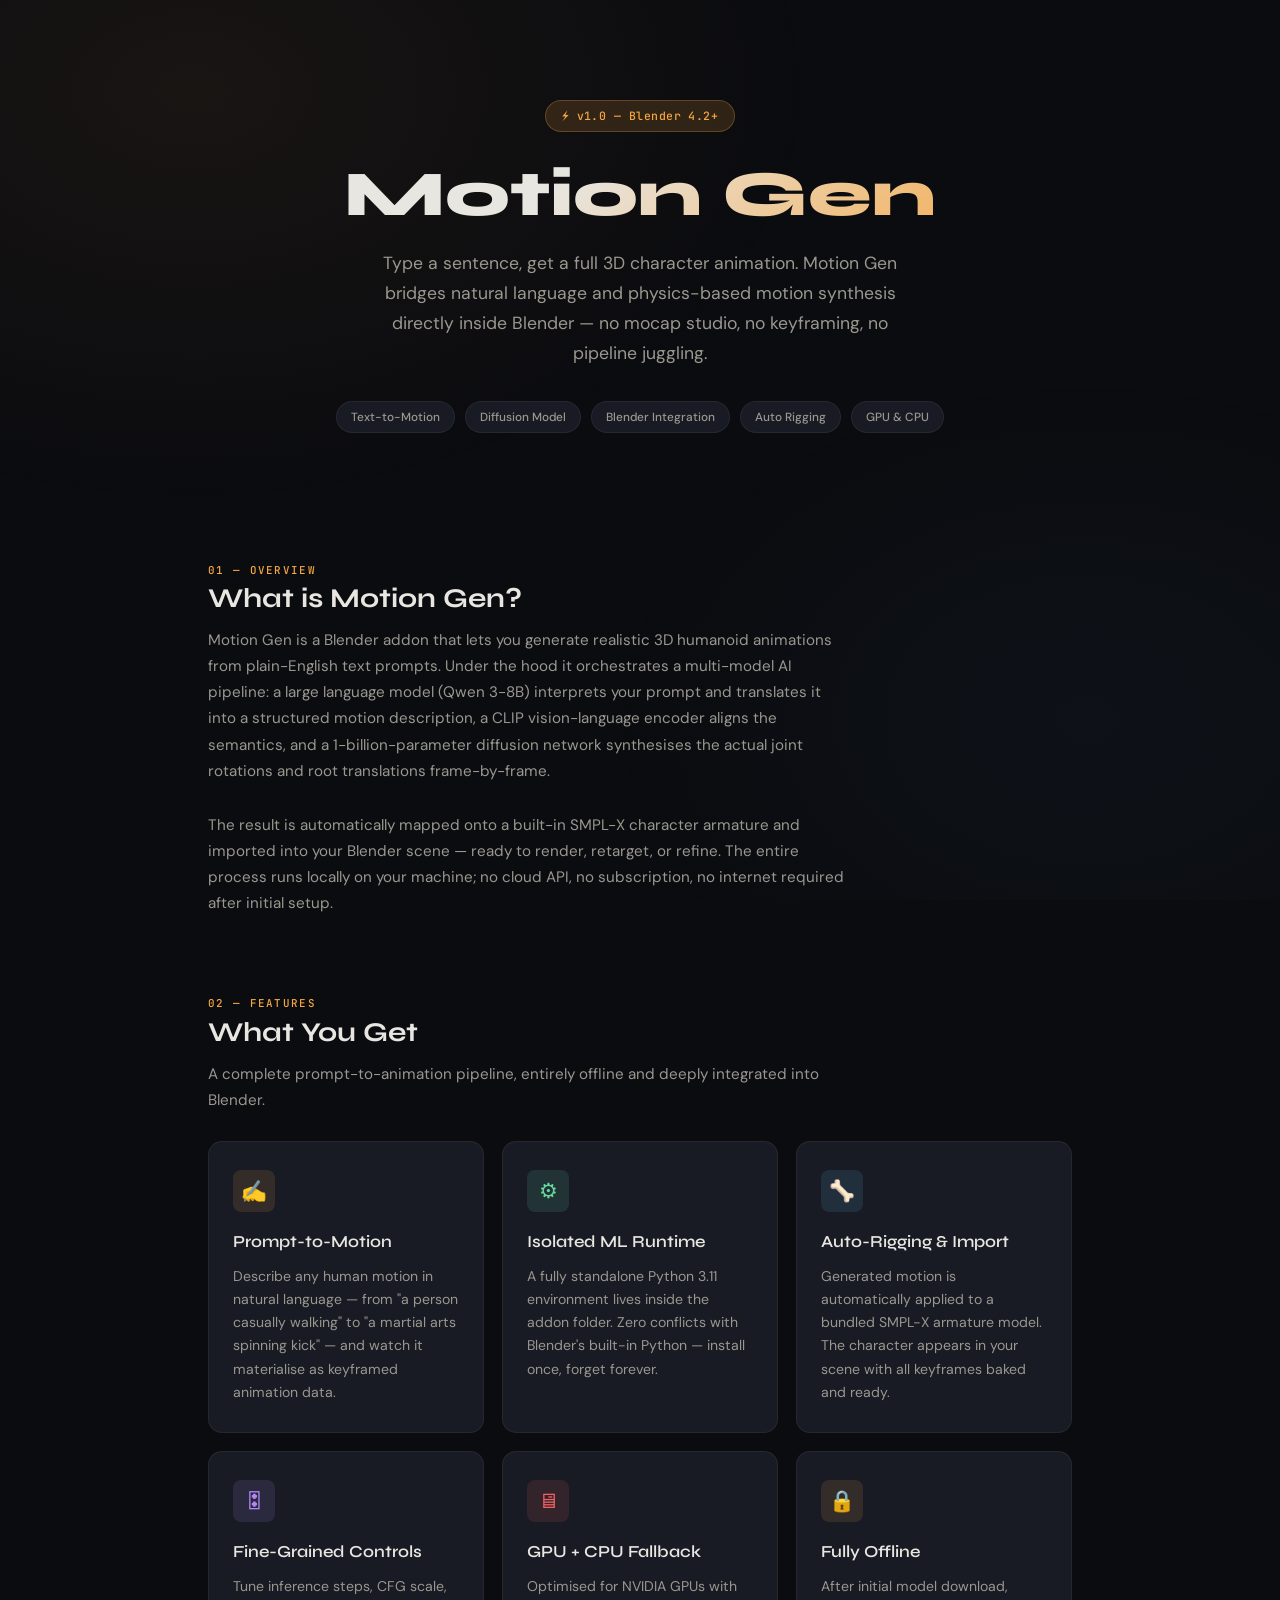
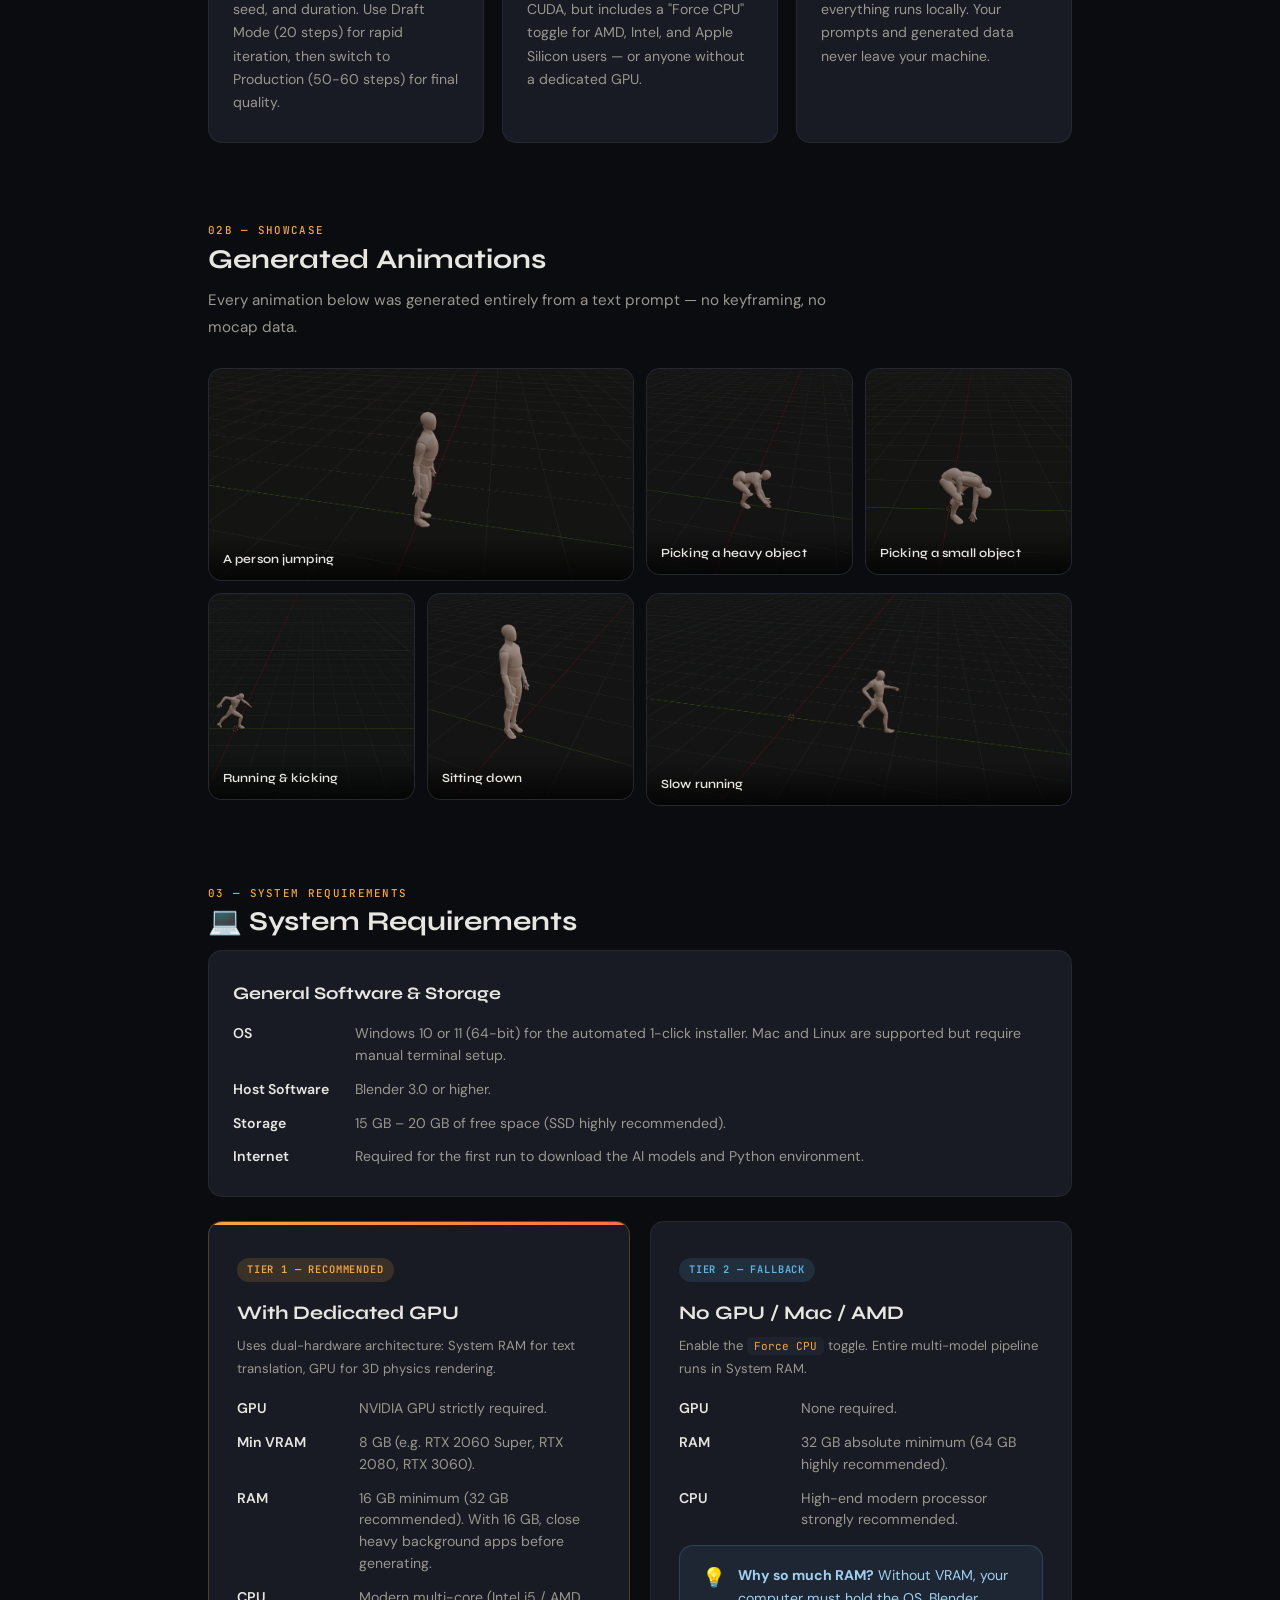
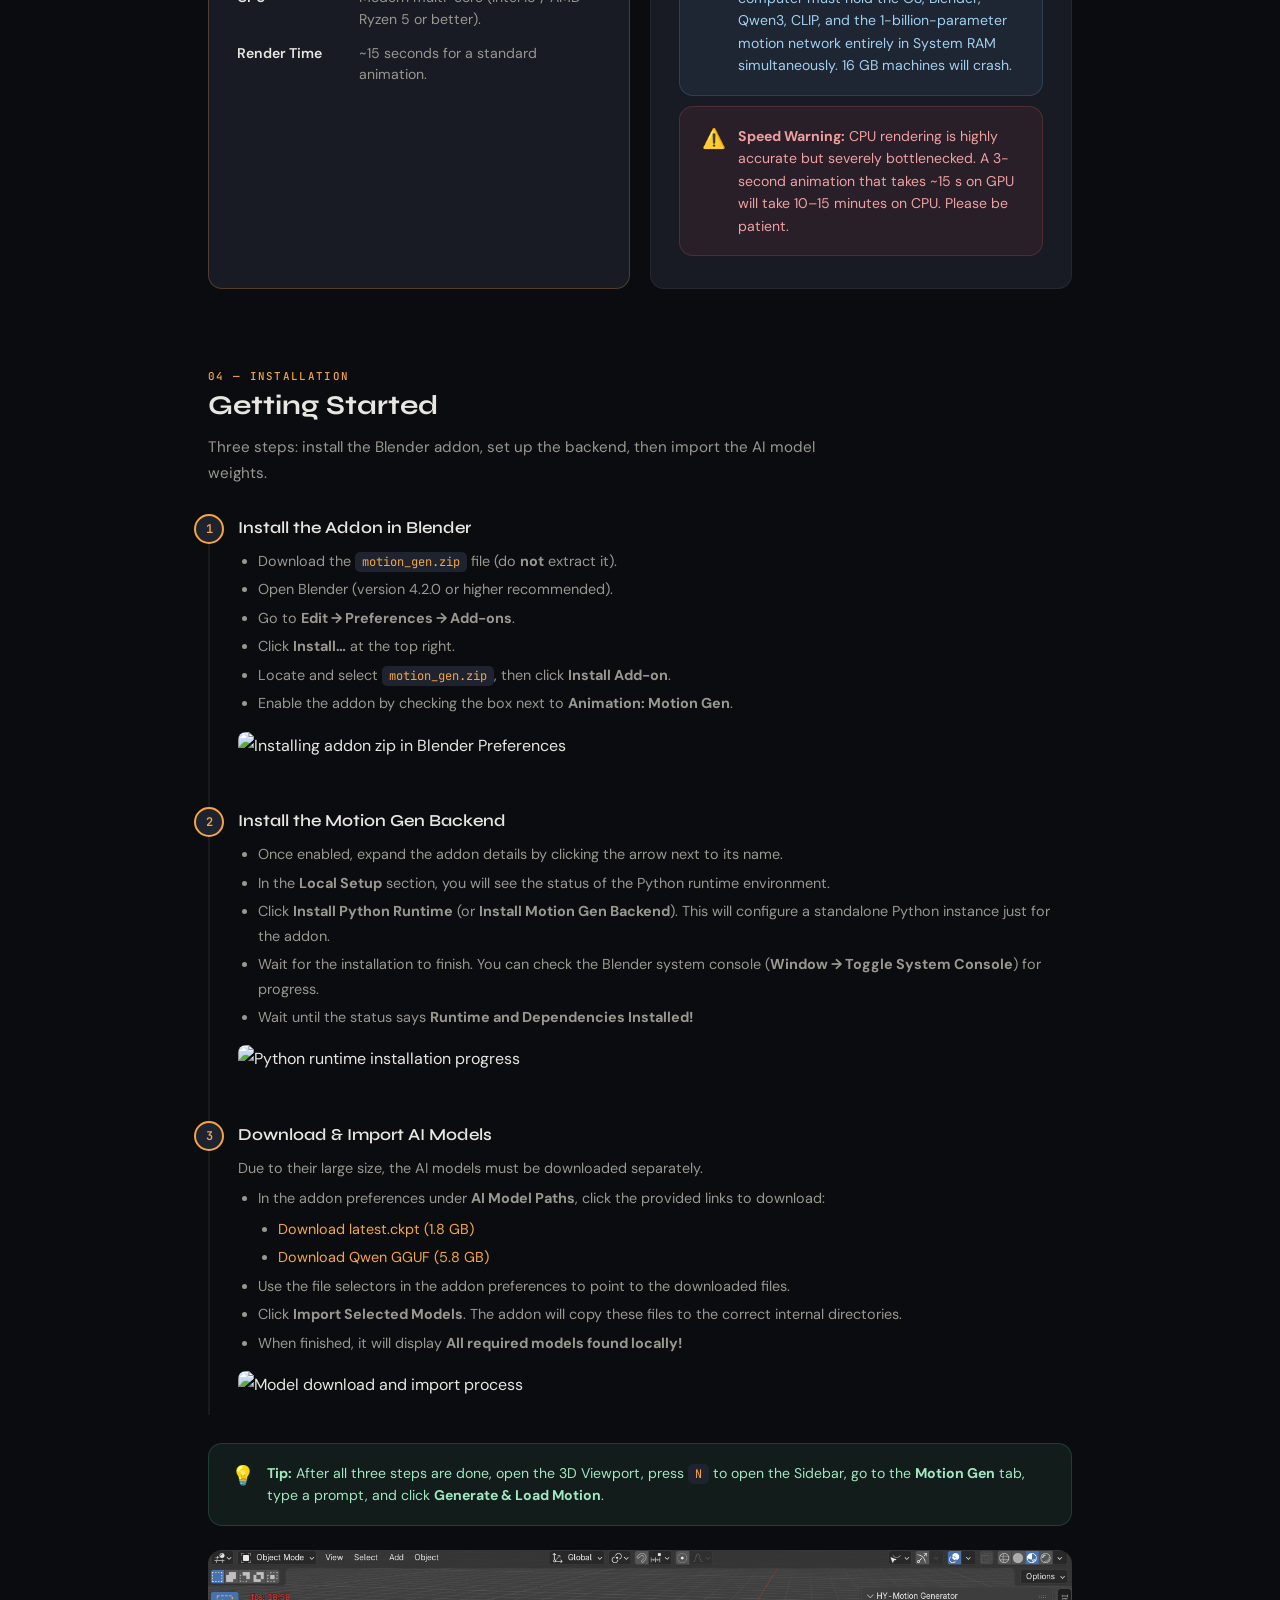
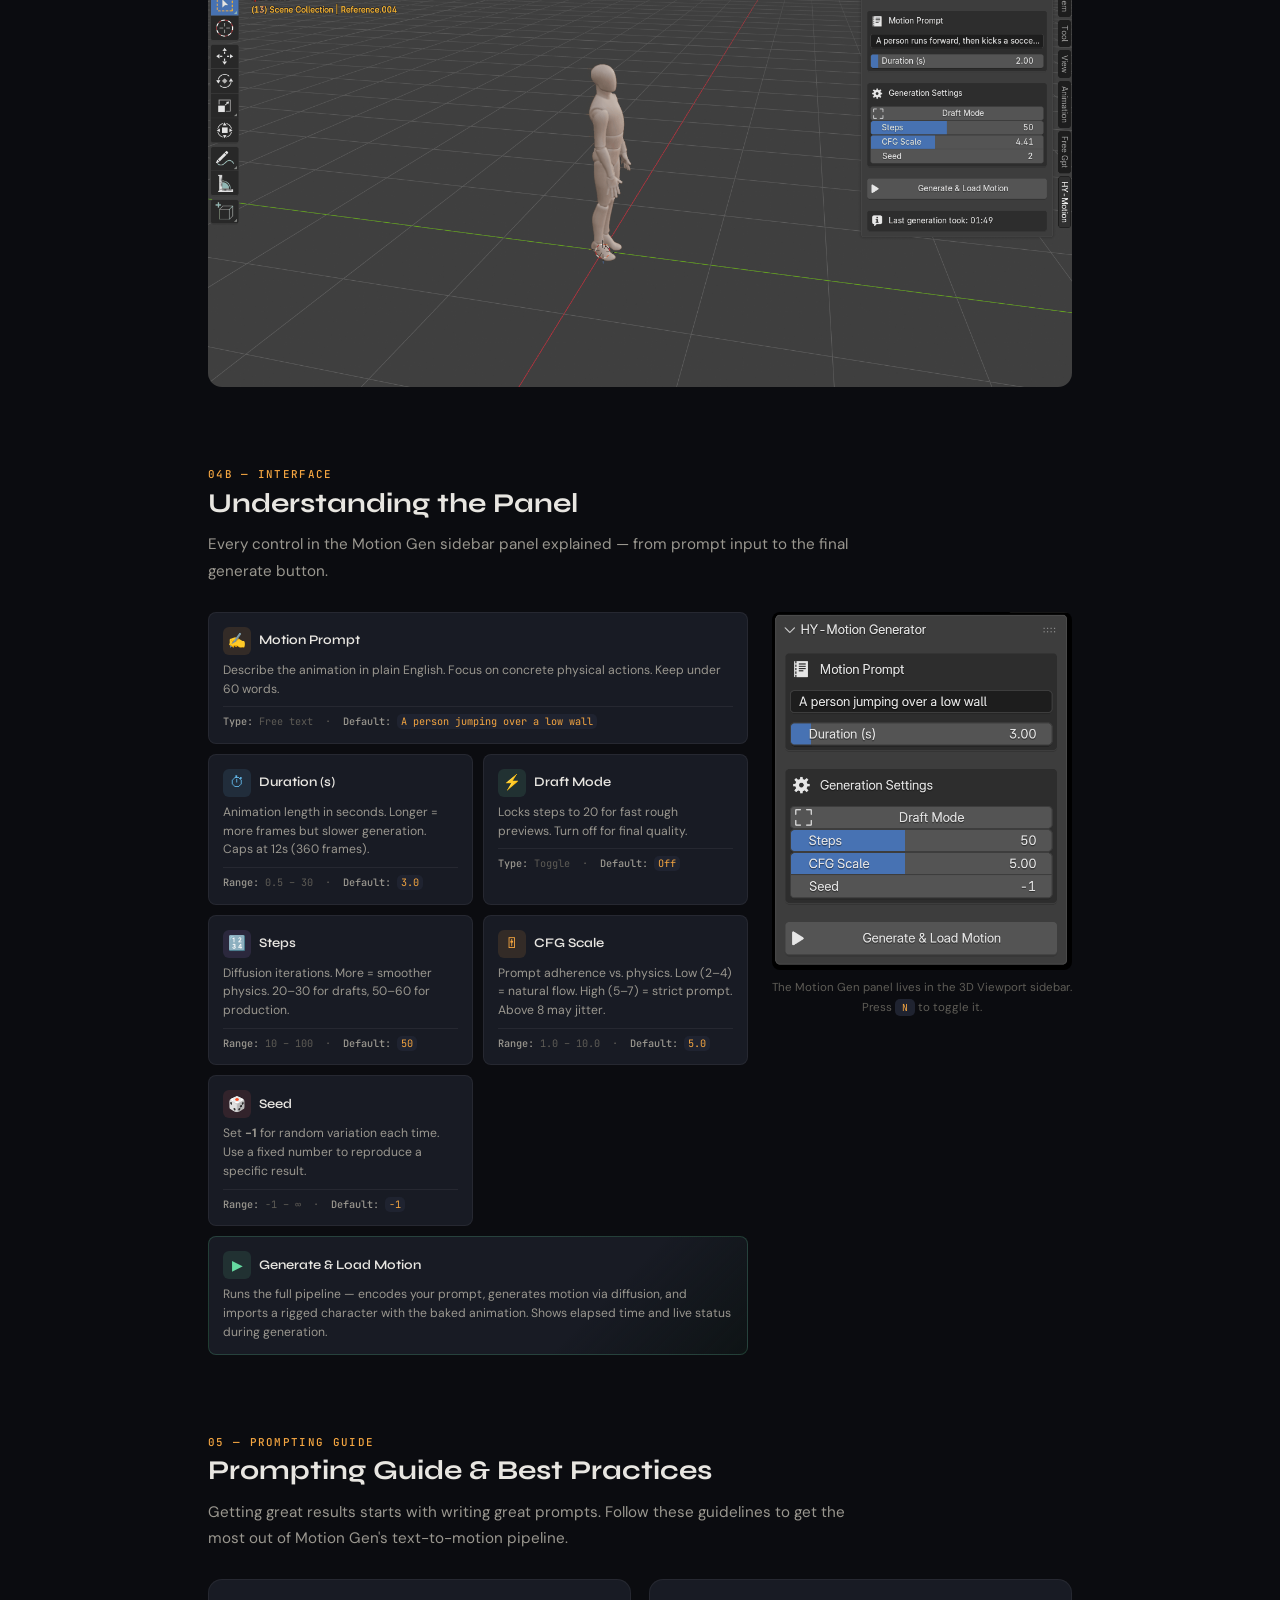
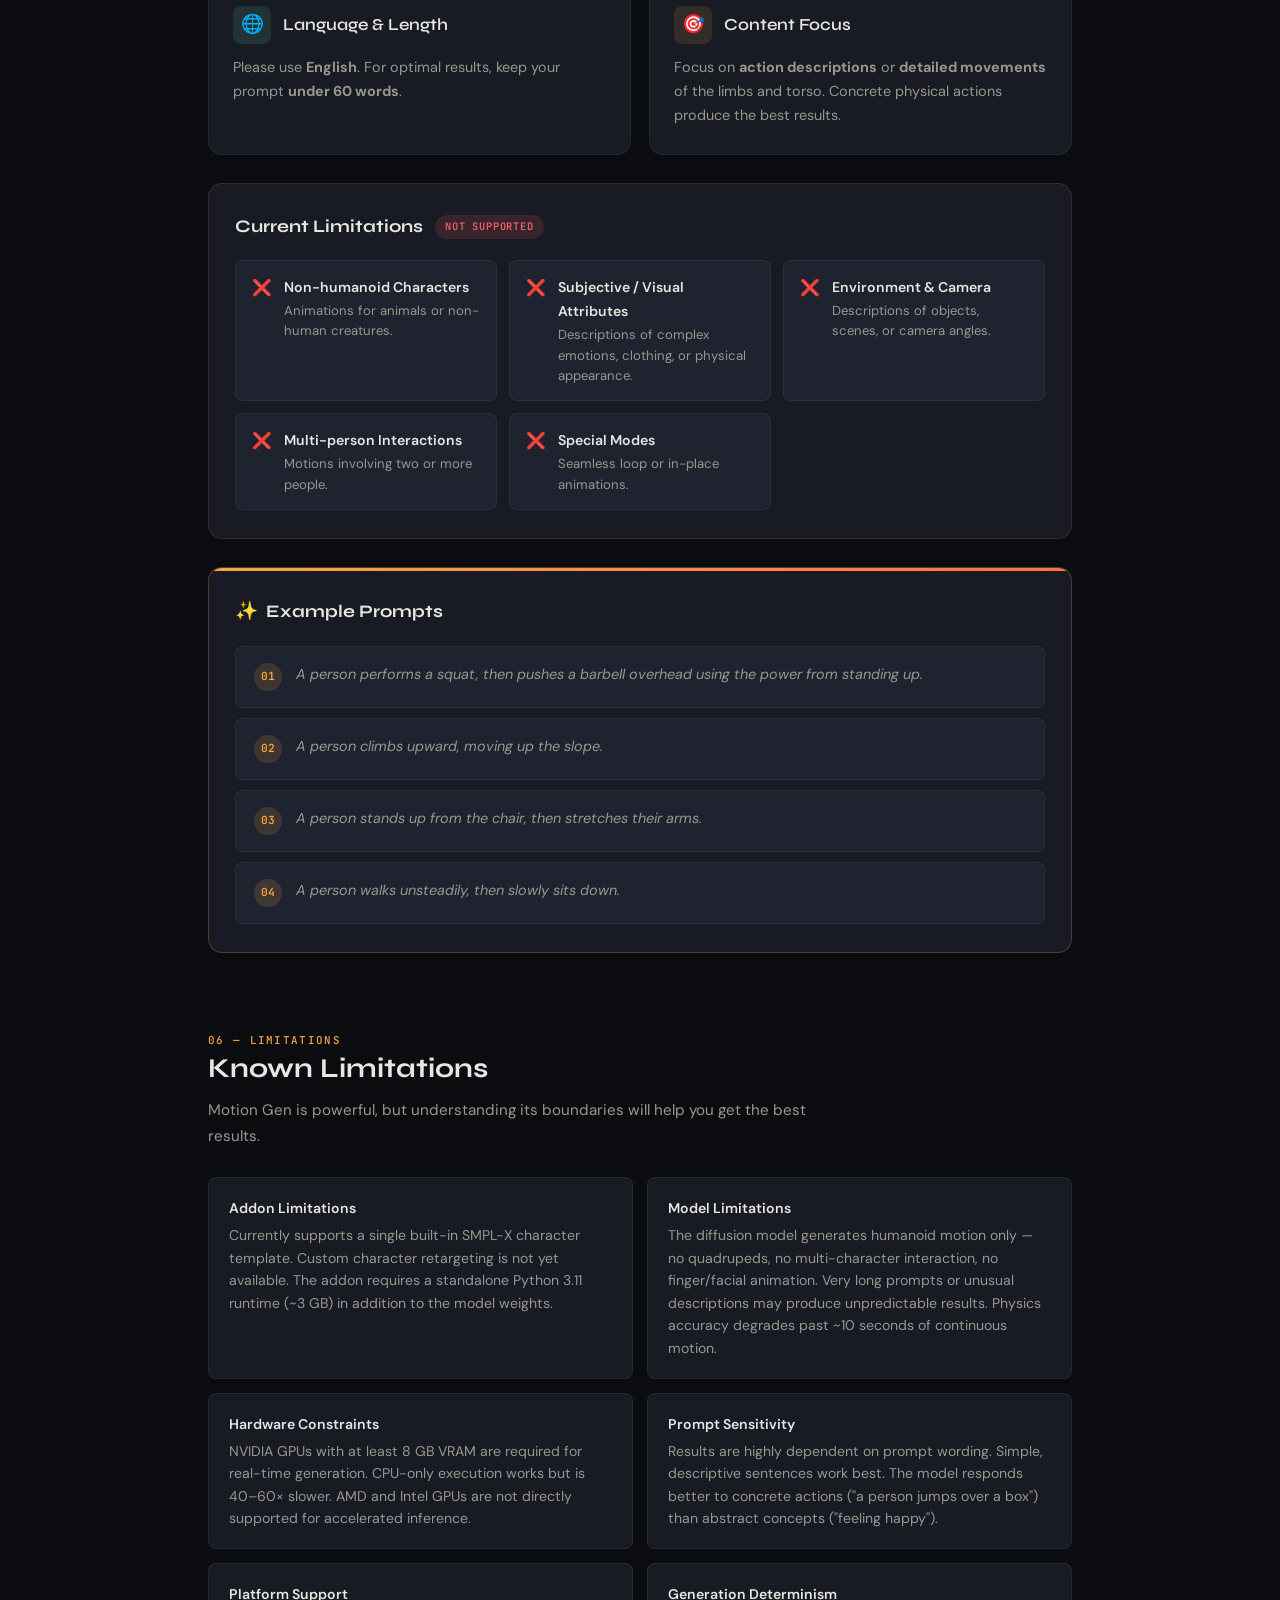
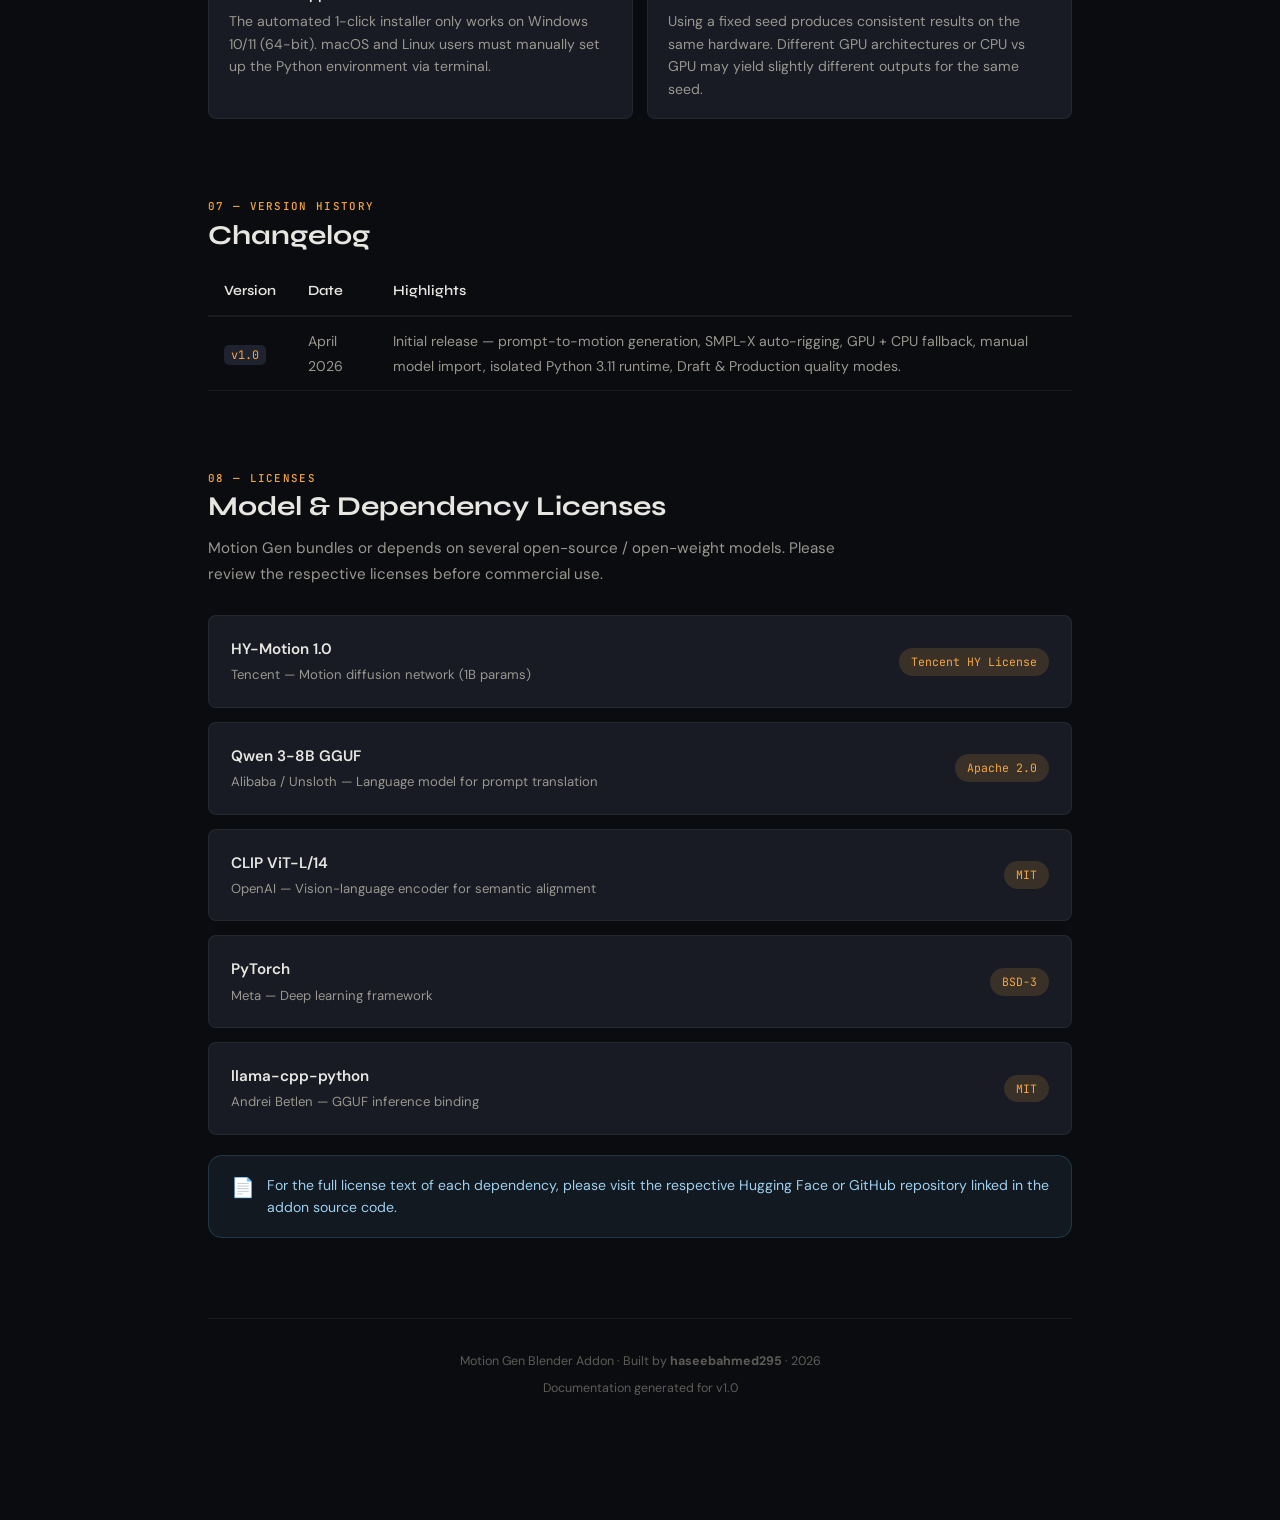
==== commit 7aa19a1b: "iframe-only scrollbar hide + auto-height postMessage + remove nav" ====
--- a/docs/index.html
+++ b/docs/index.html
@@ -8,22 +8,6 @@
   <link rel="stylesheet" href="style.css" />
 </head>
 <body>
-
-<!-- ═══════════════════════ NAV ═══════════════════════ -->
-<nav class="doc-nav" id="doc-nav">
-  <div class="doc-nav__inner">
-    <a href="#overview">Overview</a>
-    <a href="#features">Features</a>
-    <a href="#requirements">Requirements</a>
-    <a href="#installation">Installation</a>
-    <a href="#ui-guide">UI Guide</a>
-    <a href="#prompting">Prompting</a>
-    <a href="#limitations">Limitations</a>
-    <a href="#versions">Versions</a>
-    <a href="#licenses">Licenses</a>
-    <a href="details.html" style="border-left:1px solid var(--border-subtle);padding-left:18px;margin-left:6px">Details &amp; FAQ →</a>
-  </div>
-</nav>
 
 <div class="page-wrapper">
 
@@ -559,19 +543,20 @@
     }, { threshold: 0.12 });
     reveals.forEach(el => io.observe(el));
 
-    // nav active highlight
-    const sections = document.querySelectorAll('section[id], header[id]');
-    const navLinks = document.querySelectorAll('.doc-nav a');
-    const navObs = new IntersectionObserver((entries) => {
-      entries.forEach(e => {
-        if (e.isIntersecting) {
-          navLinks.forEach(l => l.classList.remove('active'));
-          const link = document.querySelector(`.doc-nav a[href="#${e.target.id}"]`);
-          if (link) link.classList.add('active');
-        }
-      });
-    }, { rootMargin: '-40% 0px -55% 0px' });
-    sections.forEach(s => navObs.observe(s));
+    // iframe mode: hide scrollbar + send height to parent
+    if (window.self !== window.top) {
+      document.documentElement.style.overflow = 'hidden';
+      document.body.style.overflow = 'hidden';
+      const s = document.createElement('style');
+      s.textContent = 'html::-webkit-scrollbar, body::-webkit-scrollbar { display:none } html,body { scrollbar-width:none; -ms-overflow-style:none }';
+      document.head.appendChild(s);
+      function postHeight() {
+        window.parent.postMessage({ type:'iframe-height', height: document.body.scrollHeight }, '*');
+      }
+      postHeight();
+      new ResizeObserver(postHeight).observe(document.body);
+      window.addEventListener('load', postHeight);
+    }
   });
 </script>
 </body>
--- a/docs/style.css
+++ b/docs/style.css
@@ -64,7 +64,7 @@
 .page-wrapper{
   max-width: 920px;
   margin: 0 auto;
-  padding: 60px 28px 120px;
+  padding: 20px 28px 120px;
 }
 
 /* ── Navigation ──────────────────────────── */
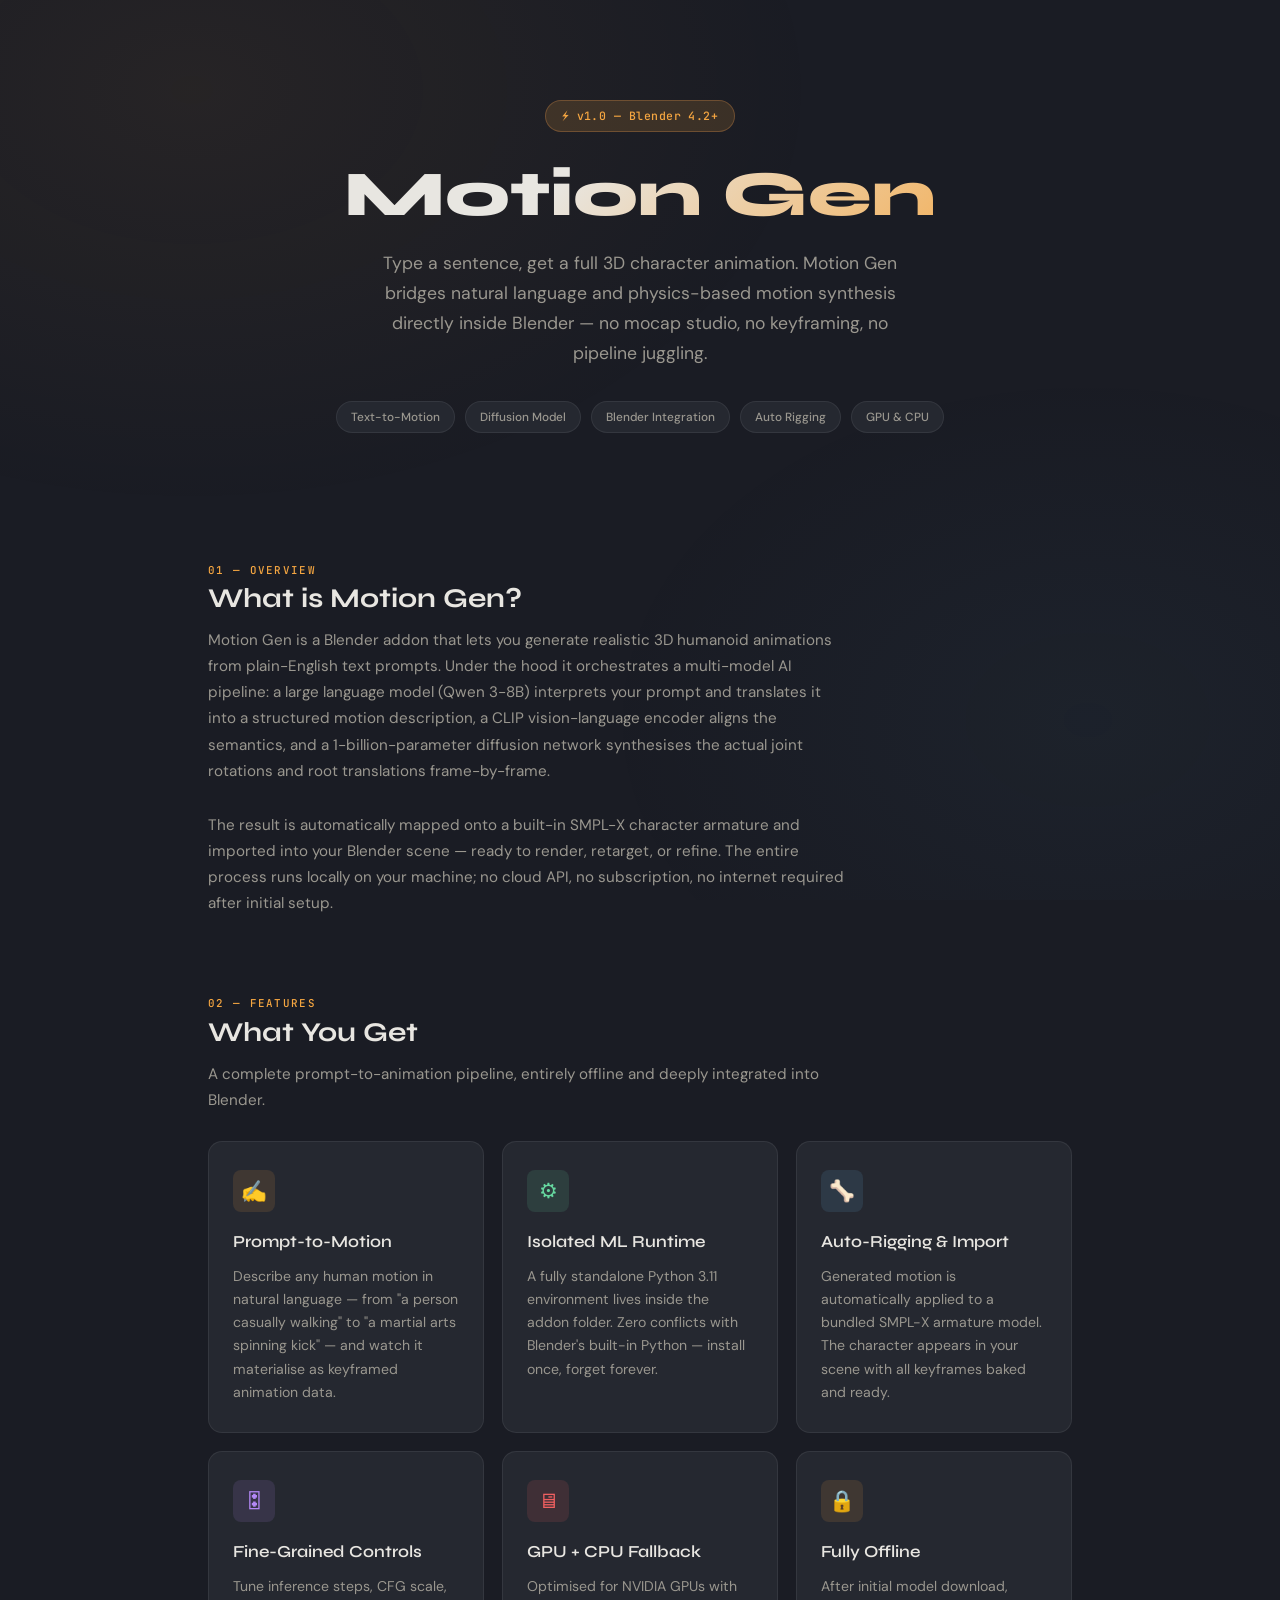
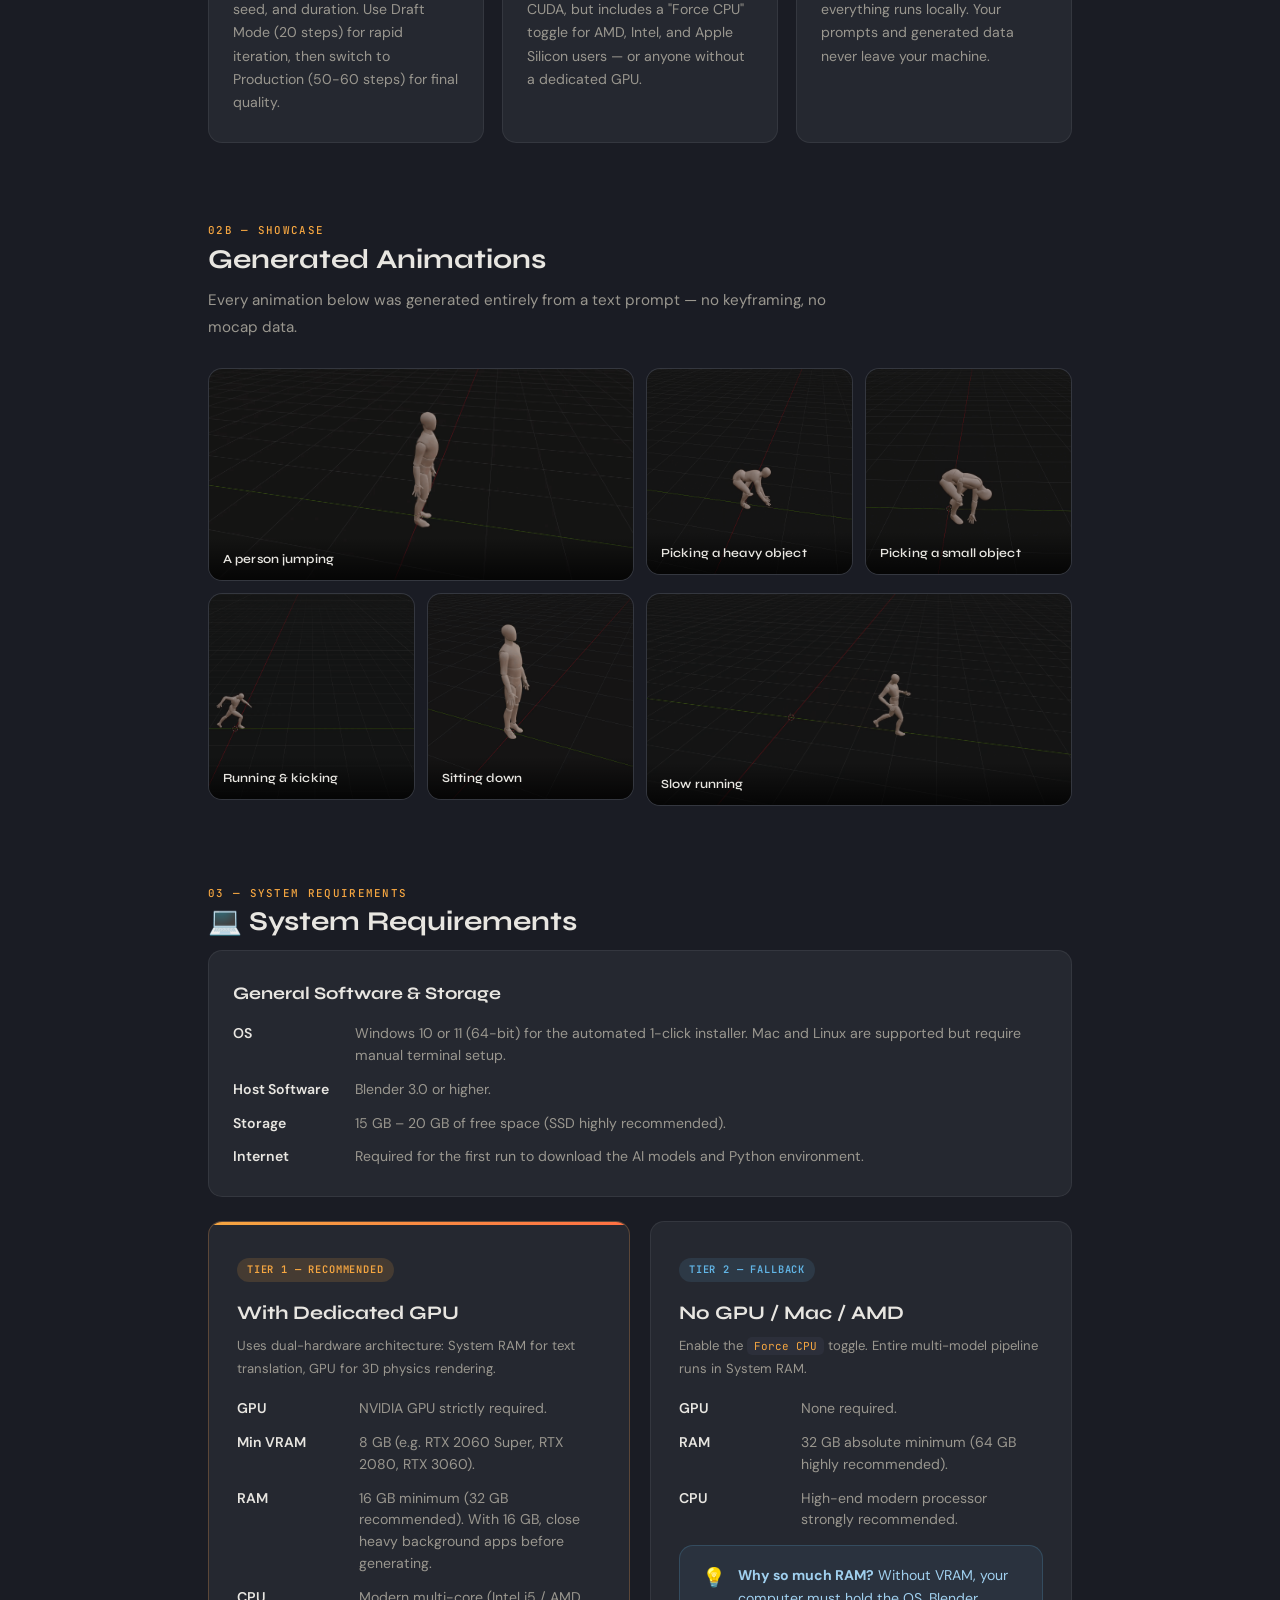
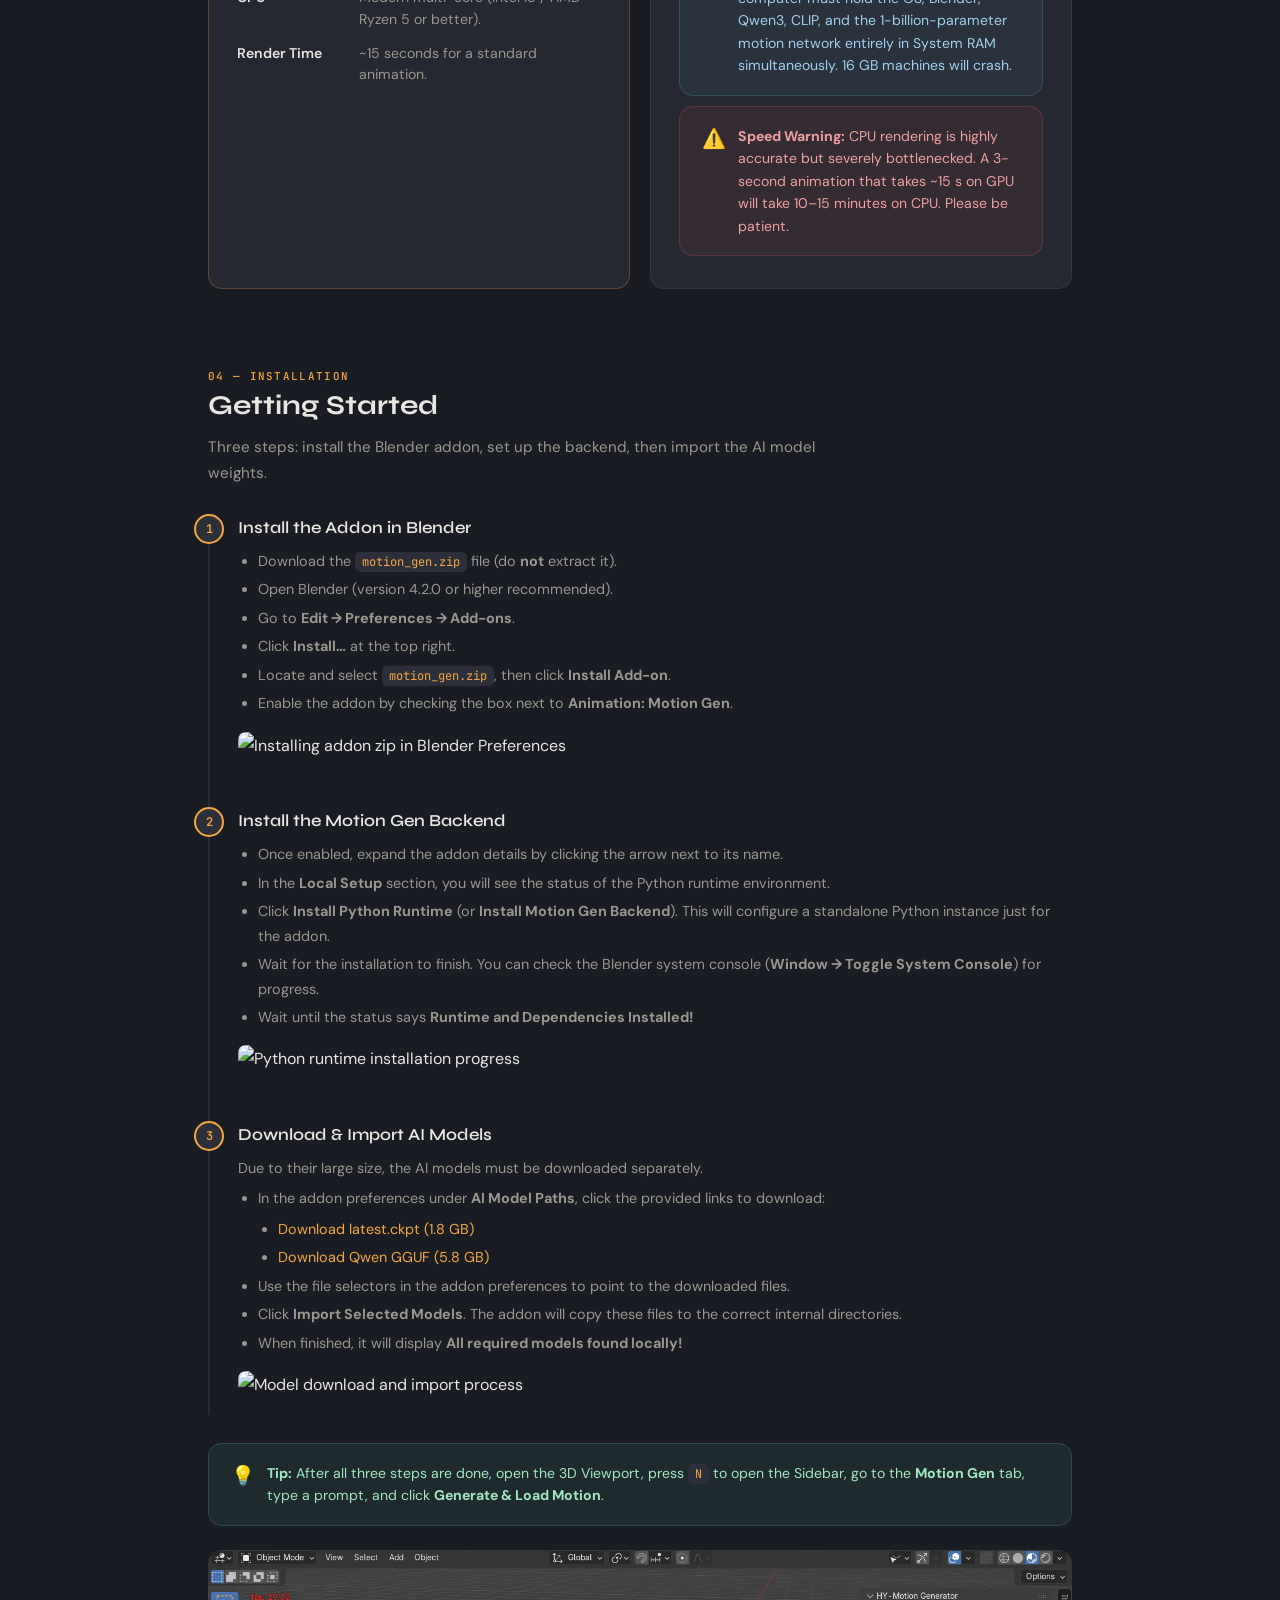
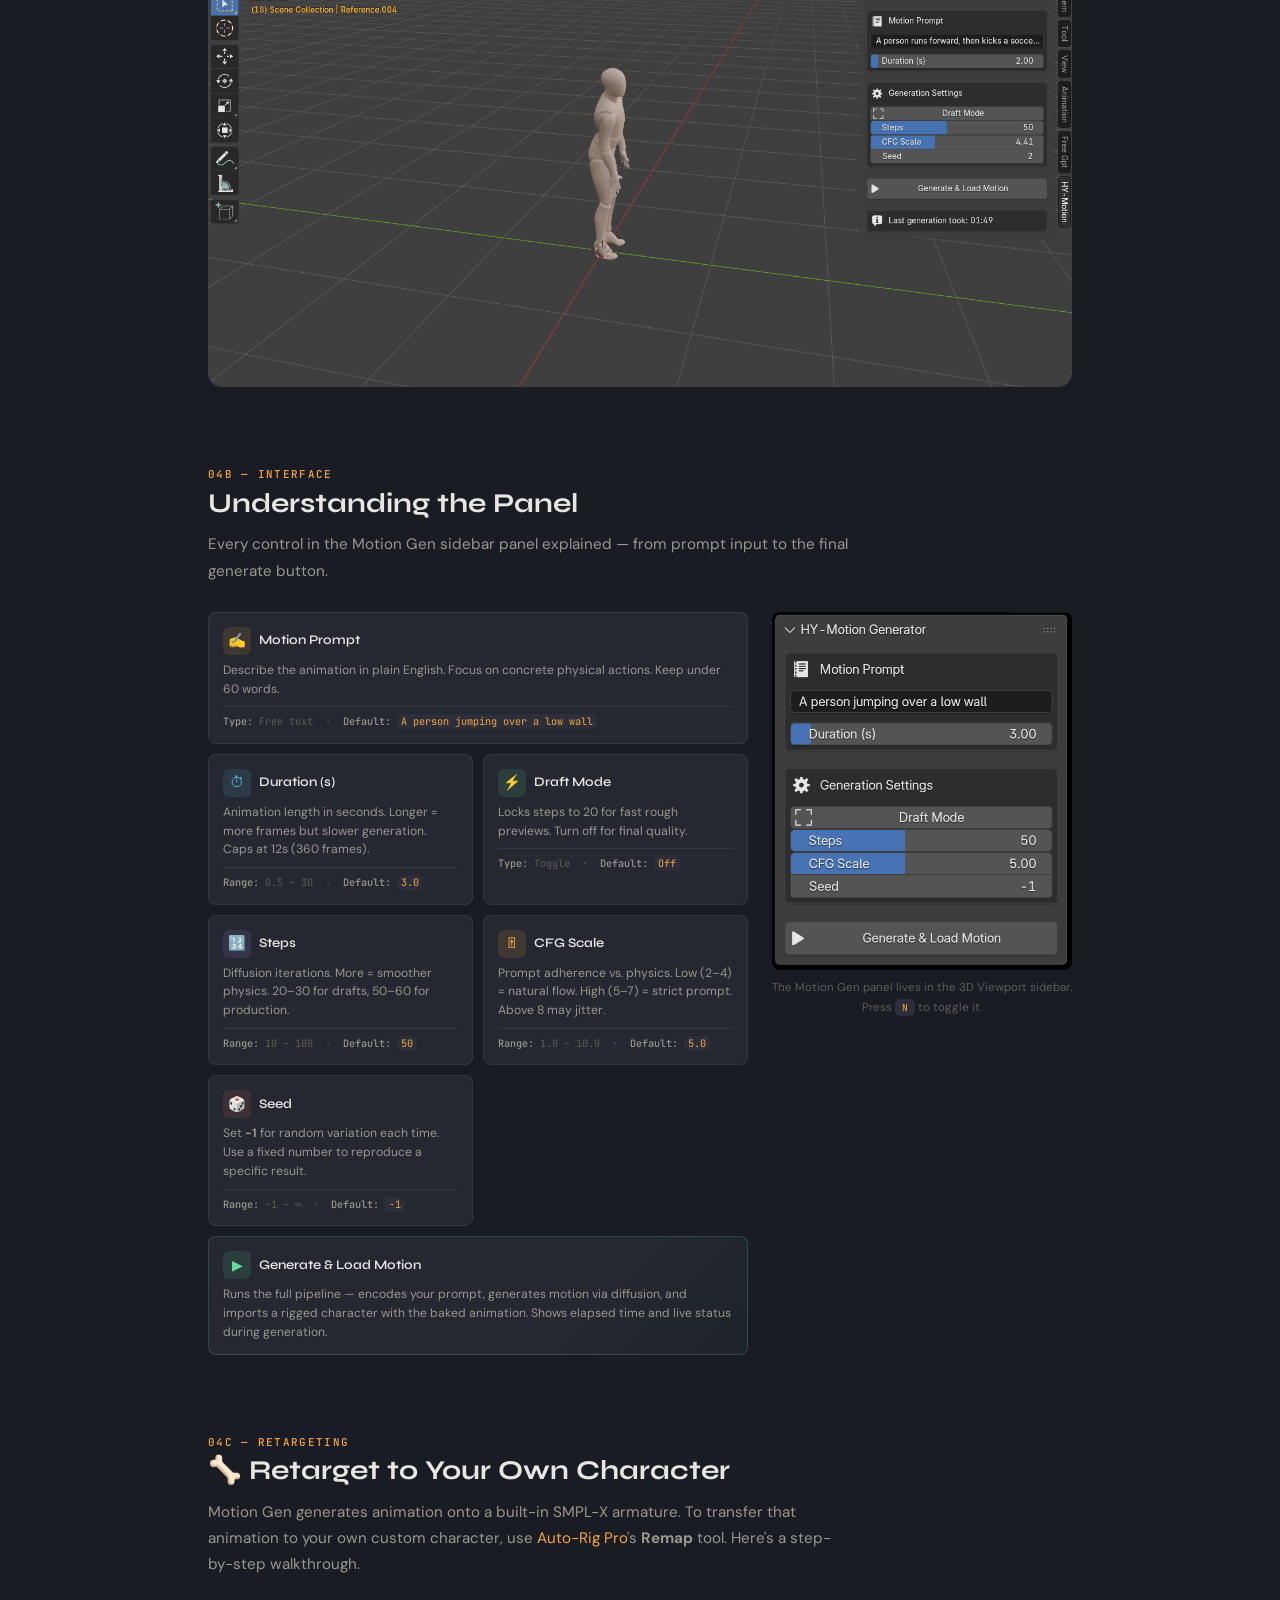
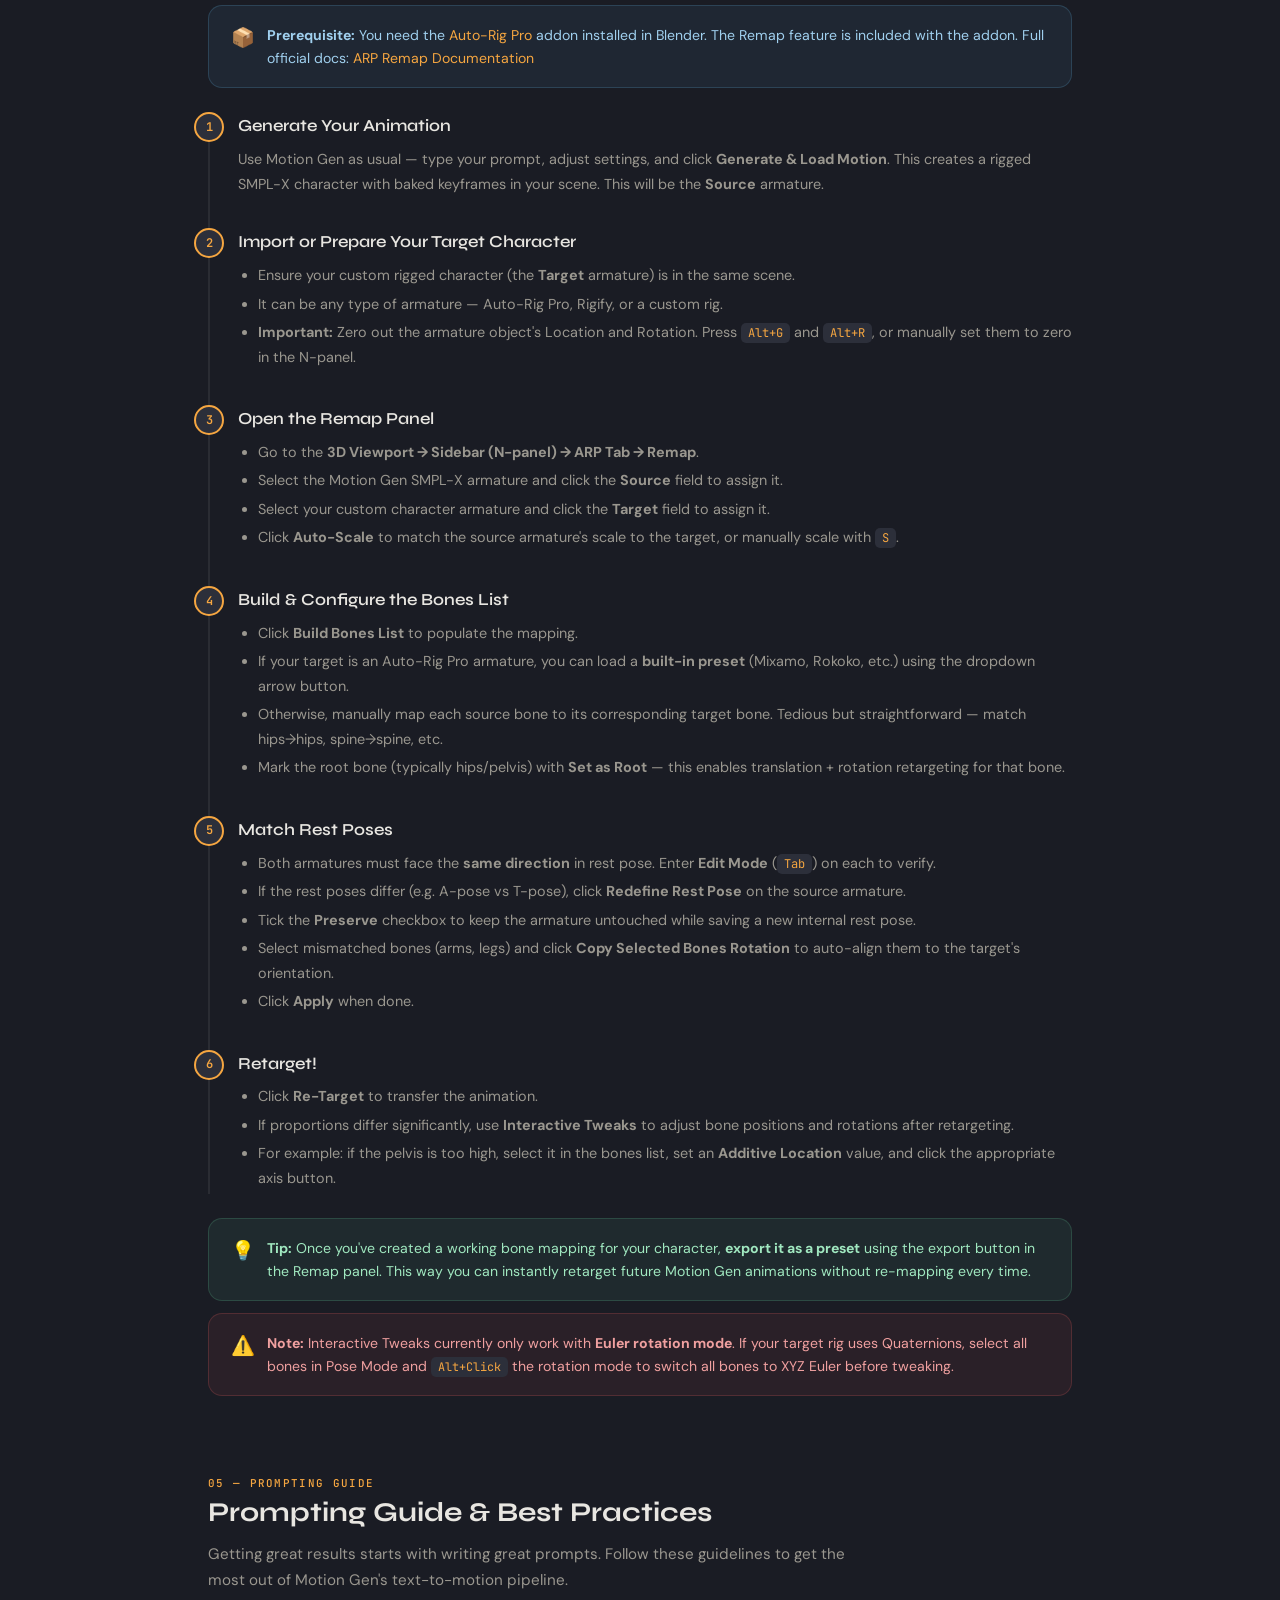
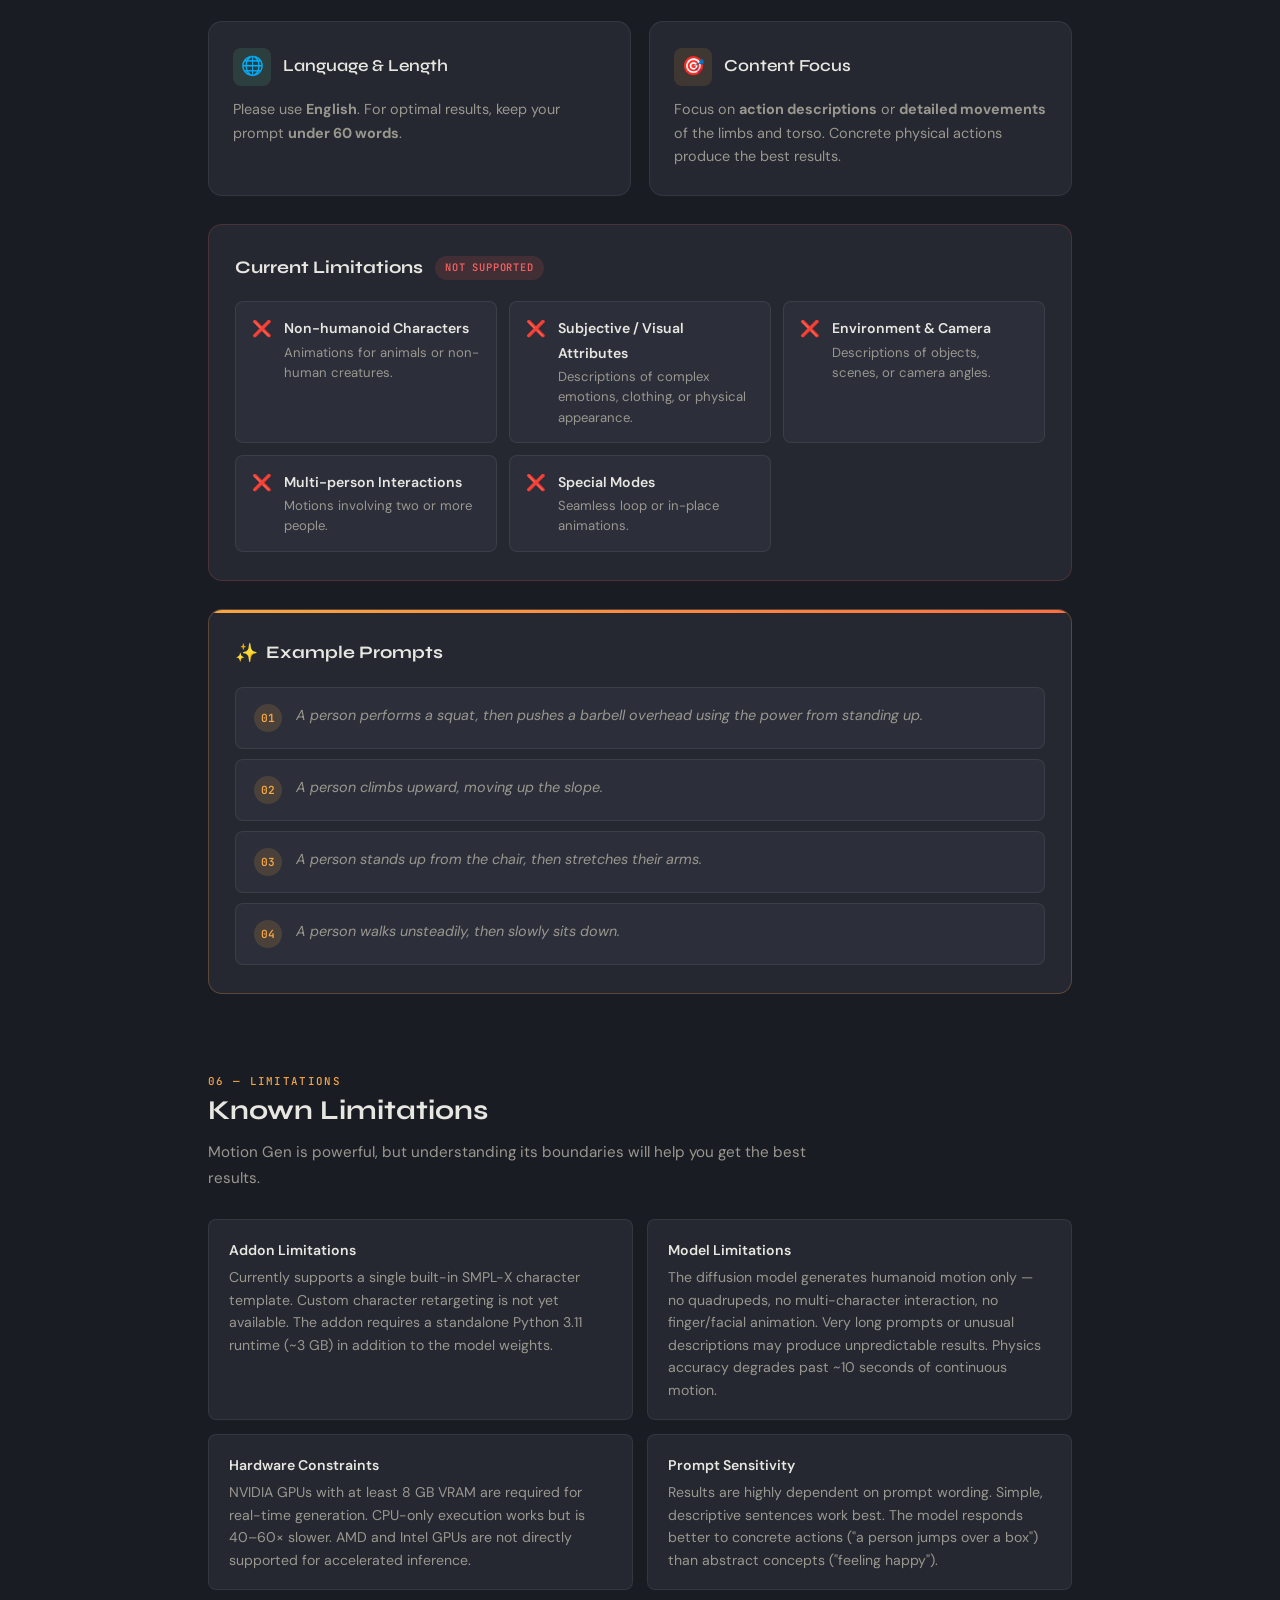
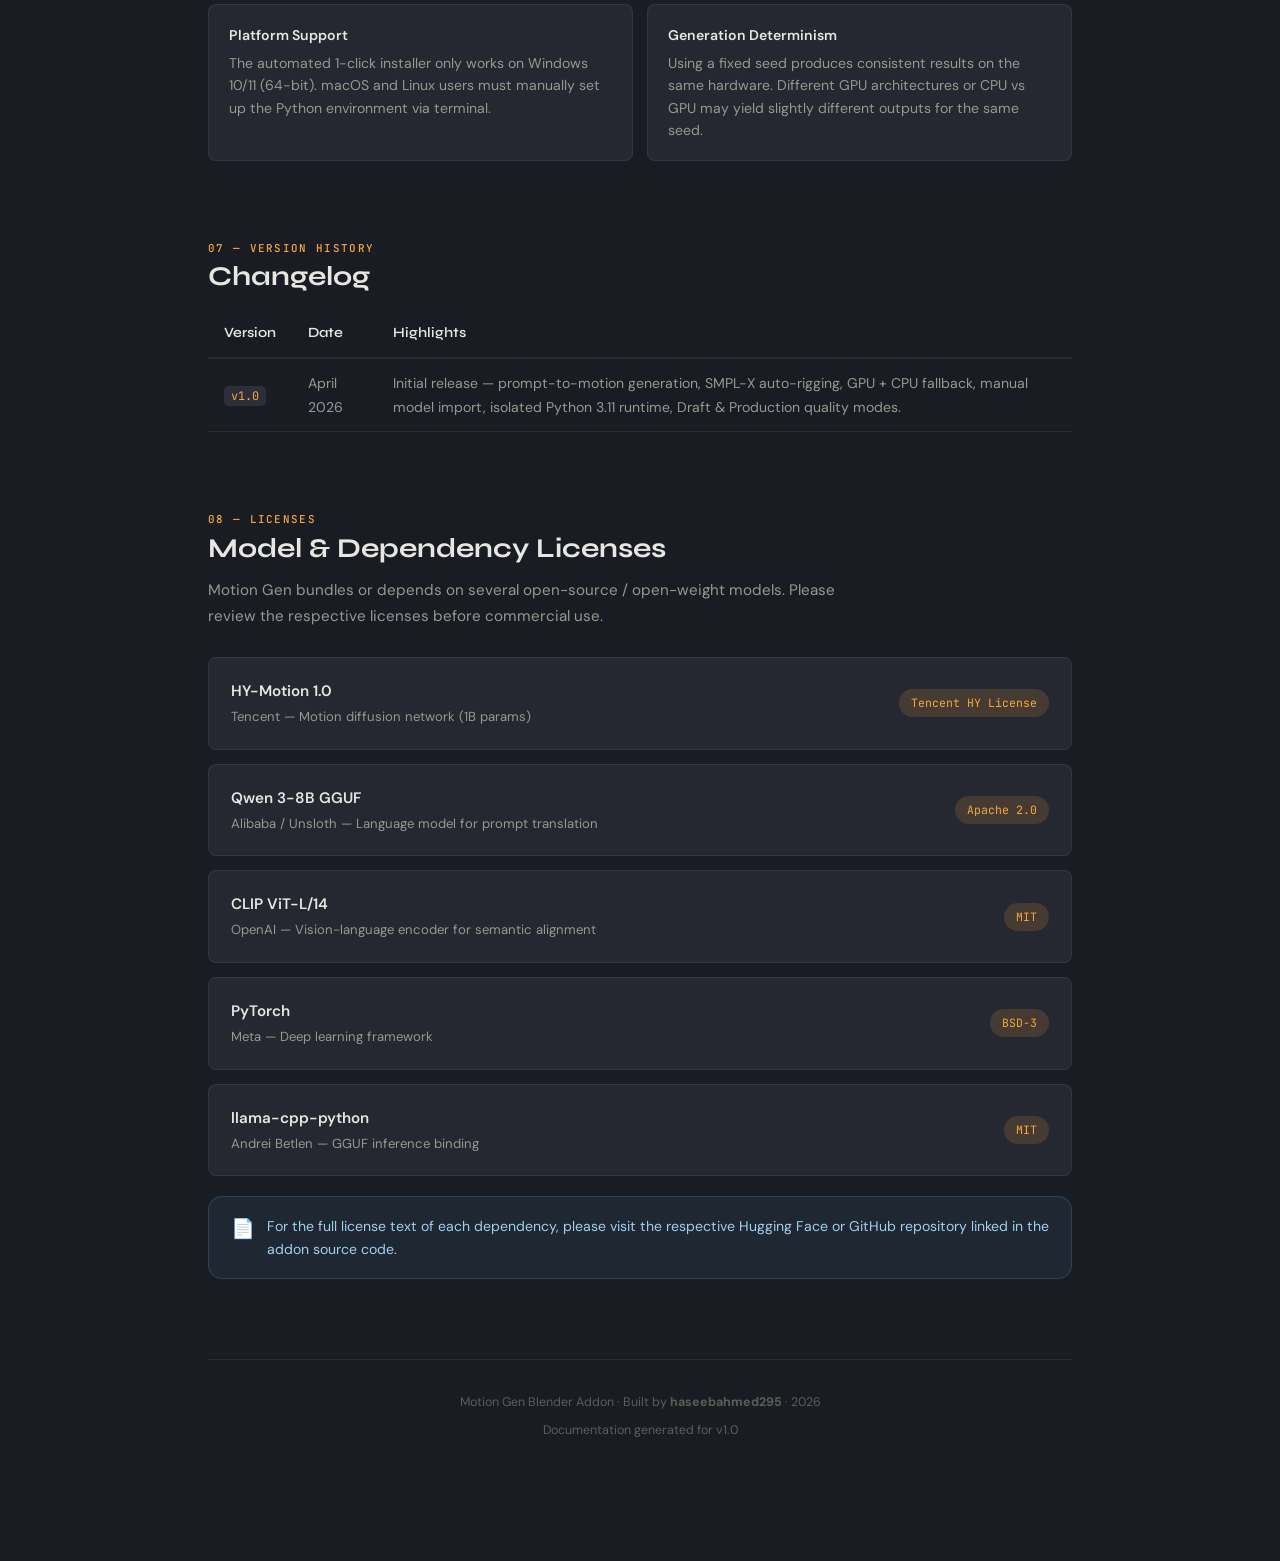
==== commit d026251f: "Add Auto-Rig Pro retargeting guide section" ====
--- a/docs/index.html
+++ b/docs/index.html
@@ -327,6 +327,90 @@
     </div>
   </section>
 
+  <!-- ═══════════════ RETARGETING GUIDE ═══════════════ -->
+  <section class="section reveal" id="retargeting">
+    <span class="section__label">04c — Retargeting</span>
+    <h2 class="section__title">🦴 Retarget to Your Own Character</h2>
+    <p class="section__desc">Motion Gen generates animation onto a built-in SMPL-X armature. To transfer that animation to your own custom character, use <a href="https://blendermarket.com/products/auto-rig-pro" target="_blank">Auto-Rig Pro</a>'s <strong>Remap</strong> tool. Here's a step-by-step walkthrough.</p>
+
+    <div class="callout callout--info" style="margin-bottom:24px">
+      <span class="callout__icon">📦</span>
+      <div><strong>Prerequisite:</strong> You need the <a href="https://blendermarket.com/products/auto-rig-pro" target="_blank">Auto-Rig Pro</a> addon installed in Blender. The Remap feature is included with the addon. Full official docs: <a href="https://lucky3d.fr/auto-rig-pro/doc/remap_doc.html" target="_blank">ARP Remap Documentation</a></div>
+    </div>
+
+    <div class="steps">
+      <!-- Step 1 -->
+      <div class="step" data-step="1">
+        <h3>Generate Your Animation</h3>
+        <p>Use Motion Gen as usual — type your prompt, adjust settings, and click <strong>Generate &amp; Load Motion</strong>. This creates a rigged SMPL-X character with baked keyframes in your scene. This will be the <strong>Source</strong> armature.</p>
+      </div>
+
+      <!-- Step 2 -->
+      <div class="step" data-step="2">
+        <h3>Import or Prepare Your Target Character</h3>
+        <ul>
+          <li>Ensure your custom rigged character (the <strong>Target</strong> armature) is in the same scene.</li>
+          <li>It can be any type of armature — Auto-Rig Pro, Rigify, or a custom rig.</li>
+          <li><strong>Important:</strong> Zero out the armature object's Location and Rotation. Press <code>Alt+G</code> and <code>Alt+R</code>, or manually set them to zero in the N-panel.</li>
+        </ul>
+      </div>
+
+      <!-- Step 3 -->
+      <div class="step" data-step="3">
+        <h3>Open the Remap Panel</h3>
+        <ul>
+          <li>Go to the <strong>3D Viewport → Sidebar (N-panel) → ARP Tab → Remap</strong>.</li>
+          <li>Select the Motion Gen SMPL-X armature and click the <strong>Source</strong> field to assign it.</li>
+          <li>Select your custom character armature and click the <strong>Target</strong> field to assign it.</li>
+          <li>Click <strong>Auto-Scale</strong> to match the source armature's scale to the target, or manually scale with <code>S</code>.</li>
+        </ul>
+      </div>
+
+      <!-- Step 4 -->
+      <div class="step" data-step="4">
+        <h3>Build &amp; Configure the Bones List</h3>
+        <ul>
+          <li>Click <strong>Build Bones List</strong> to populate the mapping.</li>
+          <li>If your target is an Auto-Rig Pro armature, you can load a <strong>built-in preset</strong> (Mixamo, Rokoko, etc.) using the dropdown arrow button.</li>
+          <li>Otherwise, manually map each source bone to its corresponding target bone. Tedious but straightforward — match hips→hips, spine→spine, etc.</li>
+          <li>Mark the root bone (typically hips/pelvis) with <strong>Set as Root</strong> — this enables translation + rotation retargeting for that bone.</li>
+        </ul>
+      </div>
+
+      <!-- Step 5 -->
+      <div class="step" data-step="5">
+        <h3>Match Rest Poses</h3>
+        <ul>
+          <li>Both armatures must face the <strong>same direction</strong> in rest pose. Enter <strong>Edit Mode</strong> (<code>Tab</code>) on each to verify.</li>
+          <li>If the rest poses differ (e.g. A-pose vs T-pose), click <strong>Redefine Rest Pose</strong> on the source armature.</li>
+          <li>Tick the <strong>Preserve</strong> checkbox to keep the armature untouched while saving a new internal rest pose.</li>
+          <li>Select mismatched bones (arms, legs) and click <strong>Copy Selected Bones Rotation</strong> to auto-align them to the target's orientation.</li>
+          <li>Click <strong>Apply</strong> when done.</li>
+        </ul>
+      </div>
+
+      <!-- Step 6 -->
+      <div class="step" data-step="6">
+        <h3>Retarget!</h3>
+        <ul>
+          <li>Click <strong>Re-Target</strong> to transfer the animation.</li>
+          <li>If proportions differ significantly, use <strong>Interactive Tweaks</strong> to adjust bone positions and rotations after retargeting.</li>
+          <li>For example: if the pelvis is too high, select it in the bones list, set an <strong>Additive Location</strong> value, and click the appropriate axis button.</li>
+        </ul>
+      </div>
+    </div>
+
+    <div class="callout callout--tip" style="margin-top:24px">
+      <span class="callout__icon">💡</span>
+      <div><strong>Tip:</strong> Once you've created a working bone mapping for your character, <strong>export it as a preset</strong> using the export button in the Remap panel. This way you can instantly retarget future Motion Gen animations without re-mapping every time.</div>
+    </div>
+
+    <div class="callout callout--warn" style="margin-top:12px">
+      <span class="callout__icon">⚠️</span>
+      <div><strong>Note:</strong> Interactive Tweaks currently only work with <strong>Euler rotation mode</strong>. If your target rig uses Quaternions, select all bones in Pose Mode and <code>Alt+Click</code> the rotation mode to switch all bones to XYZ Euler before tweaking.</div>
+    </div>
+  </section>
+
   <!-- ═══════════════ PROMPTING GUIDE ═══════════════ -->
   <section class="section reveal" id="prompting">
     <span class="section__label">05 — Prompting Guide</span>
--- a/docs/style.css
+++ b/docs/style.css
@@ -6,11 +6,11 @@
 
 :root {
   /* palette */
-  --bg-deep:       #0b0c10;
-  --bg-surface:    #12141a;
-  --bg-card:       #181b24;
-  --bg-elevated:   #1f2330;
-  --border-subtle: rgba(255,255,255,0.06);
+  --bg-deep:       #1a1c24;
+  --bg-surface:    #1f2129;
+  --bg-card:       #252830;
+  --bg-elevated:   #2c2f3a;
+  --border-subtle: rgba(255,255,255,0.07);
   --border-accent: rgba(255,165,80,0.25);
 
   --text-primary:   #e8e6e1;
@@ -72,7 +72,7 @@
   position: sticky;top:0;z-index:100;
   backdrop-filter: blur(18px) saturate(1.2);
   -webkit-backdrop-filter: blur(18px) saturate(1.2);
-  background: rgba(11,12,16,0.78);
+  background: rgba(26,28,36,0.78);
   border-bottom: 1px solid var(--border-subtle);
   padding: 0 28px;
 }
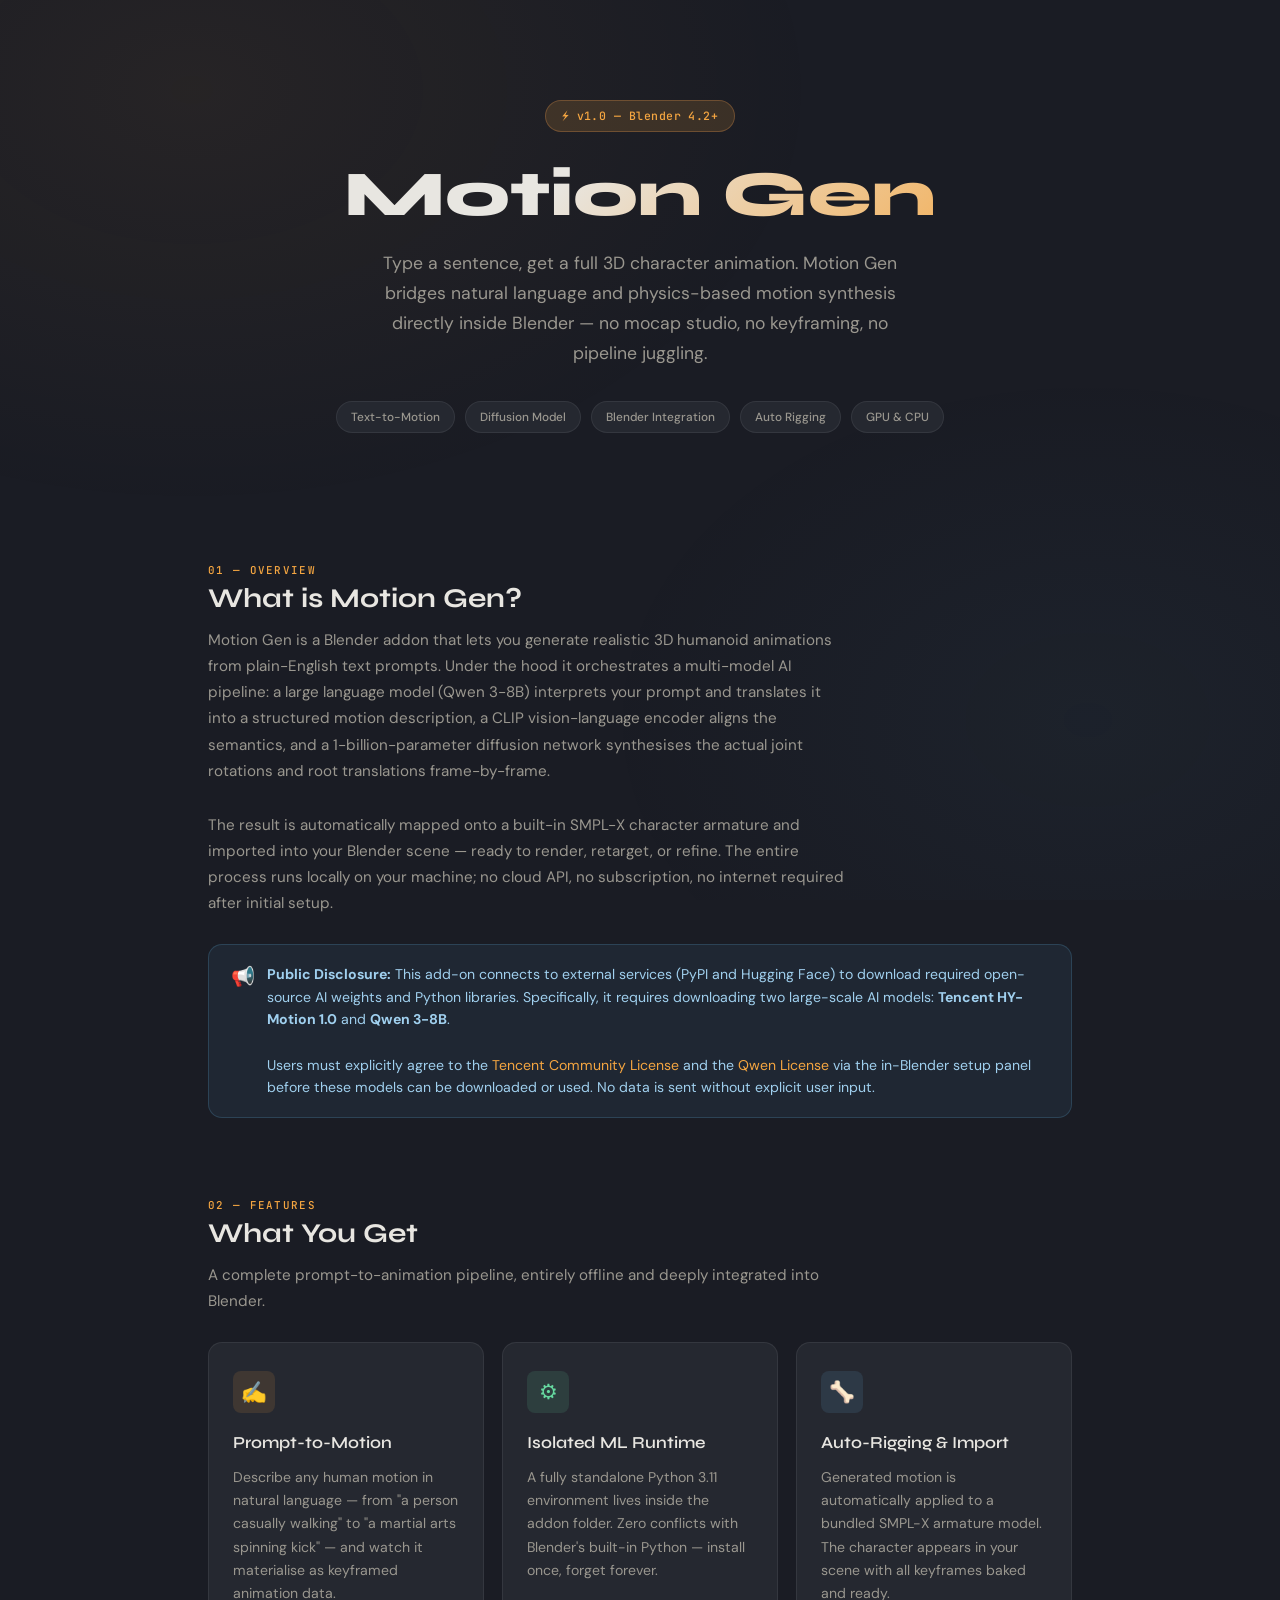
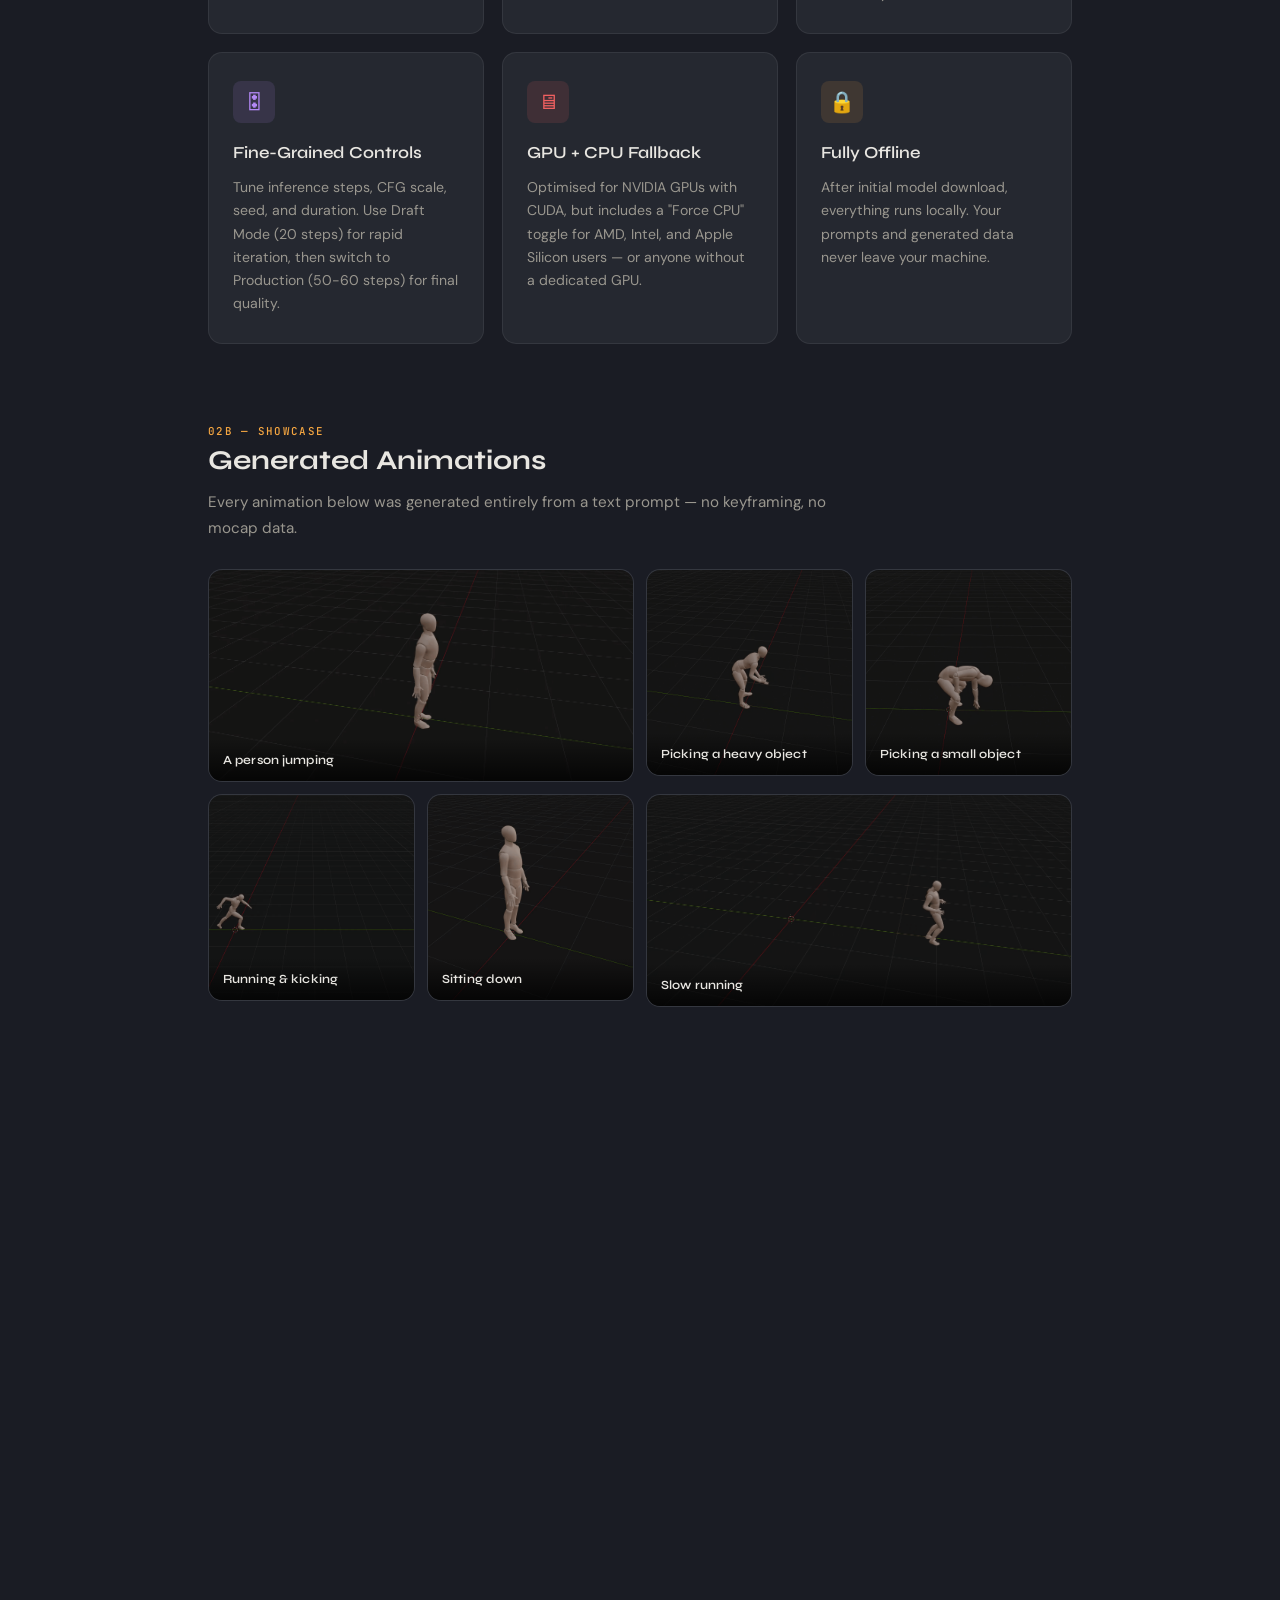
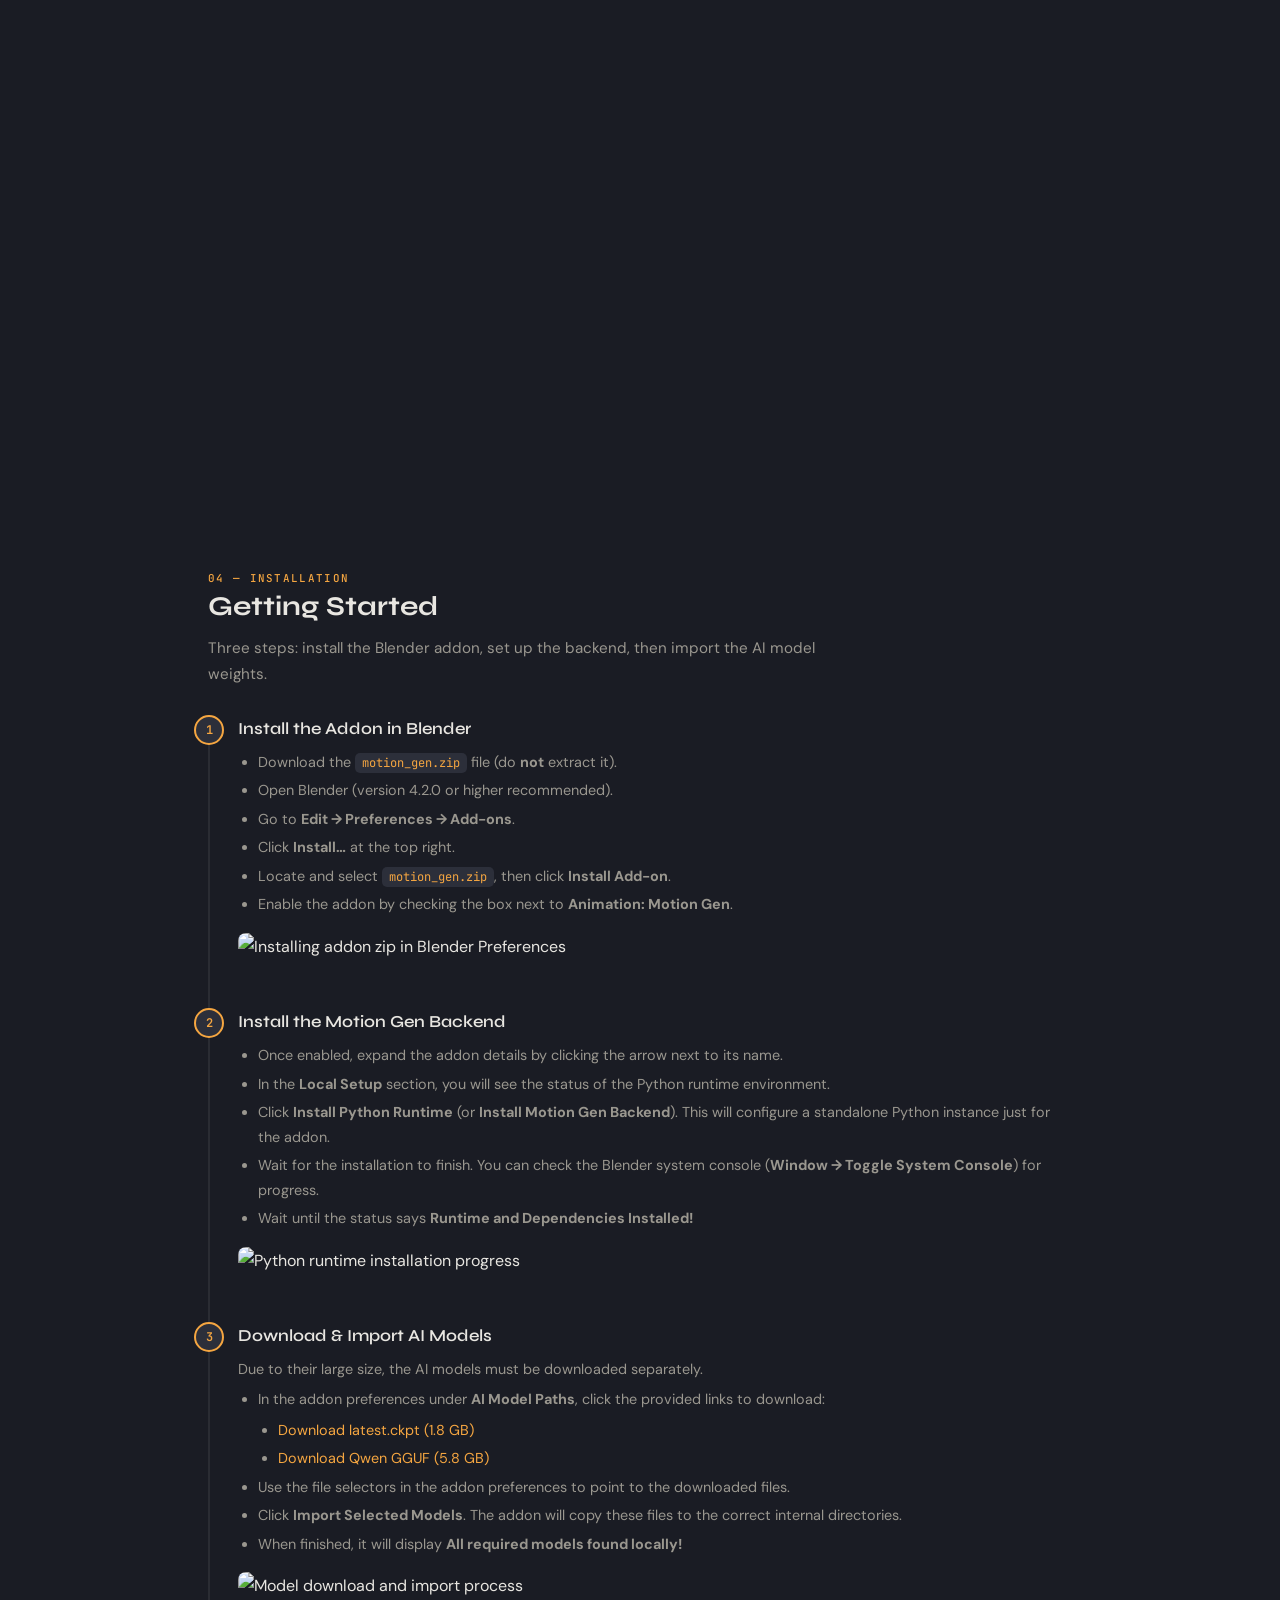
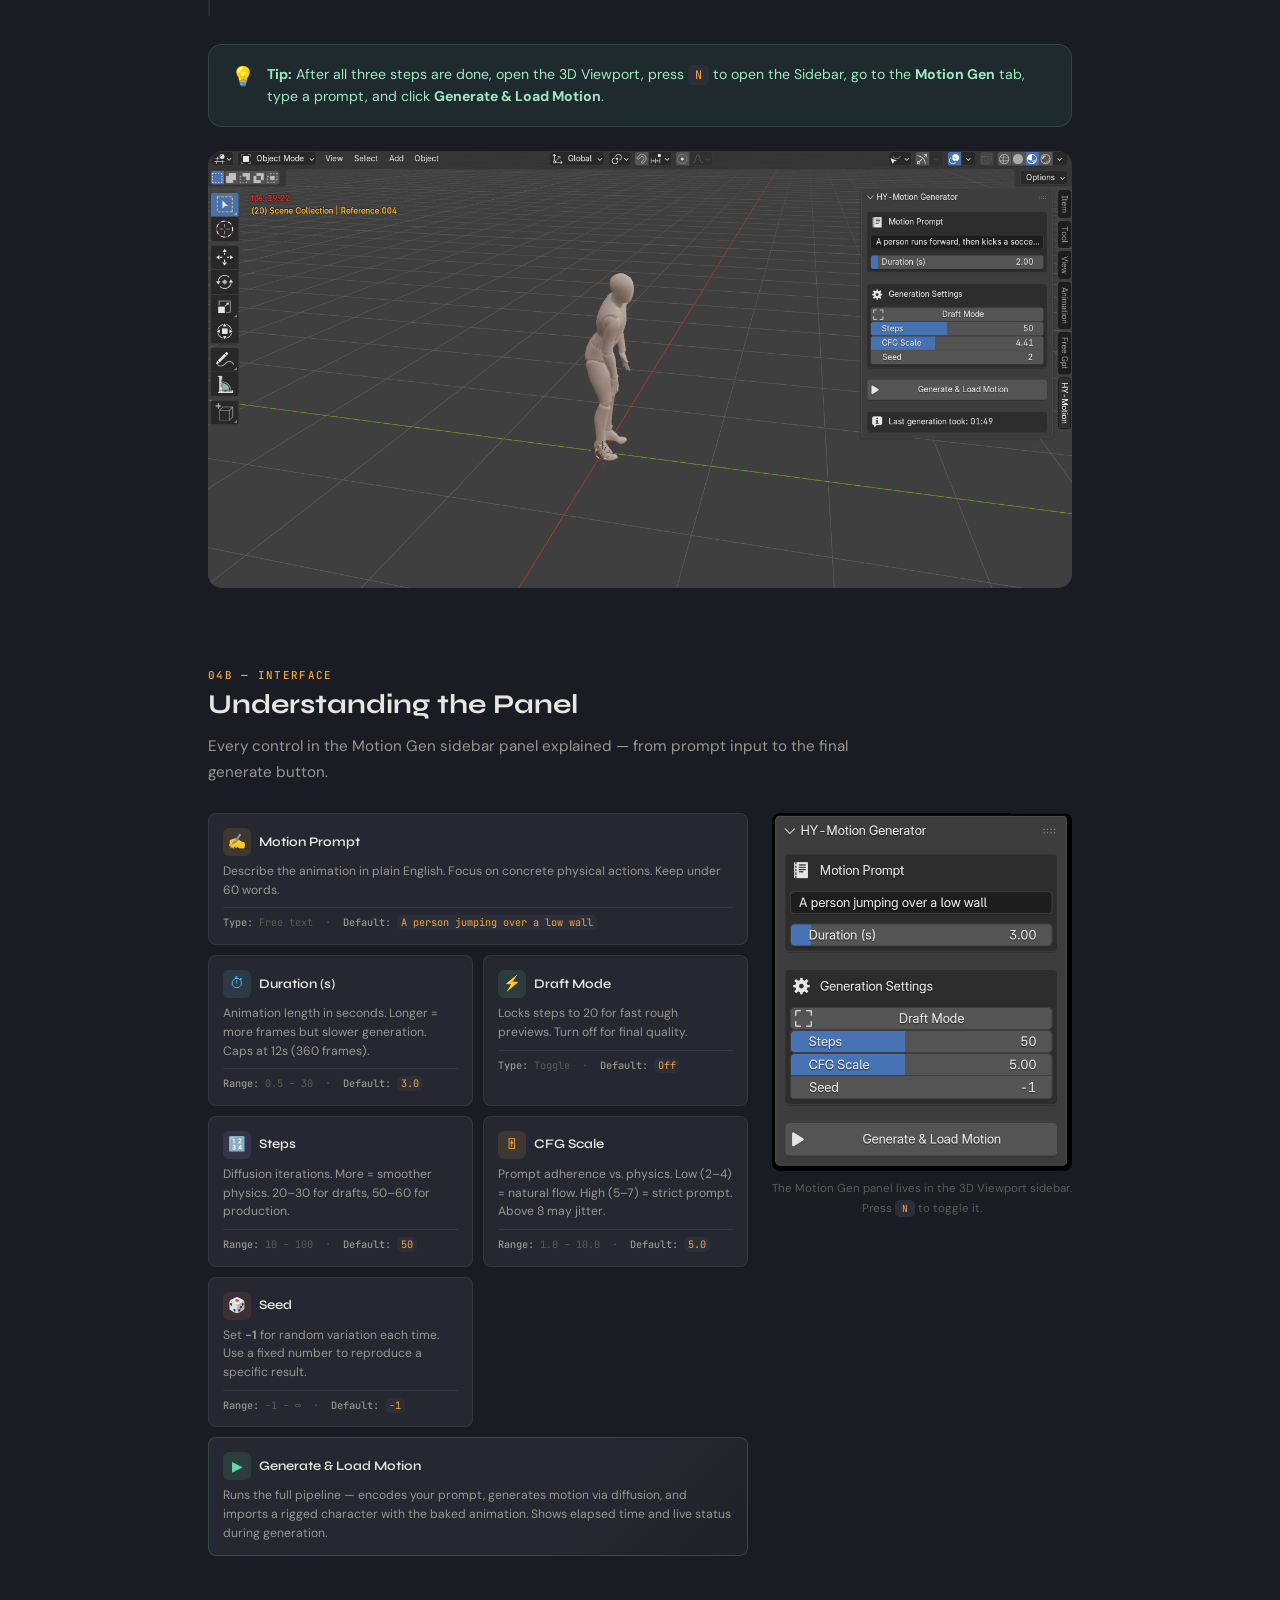
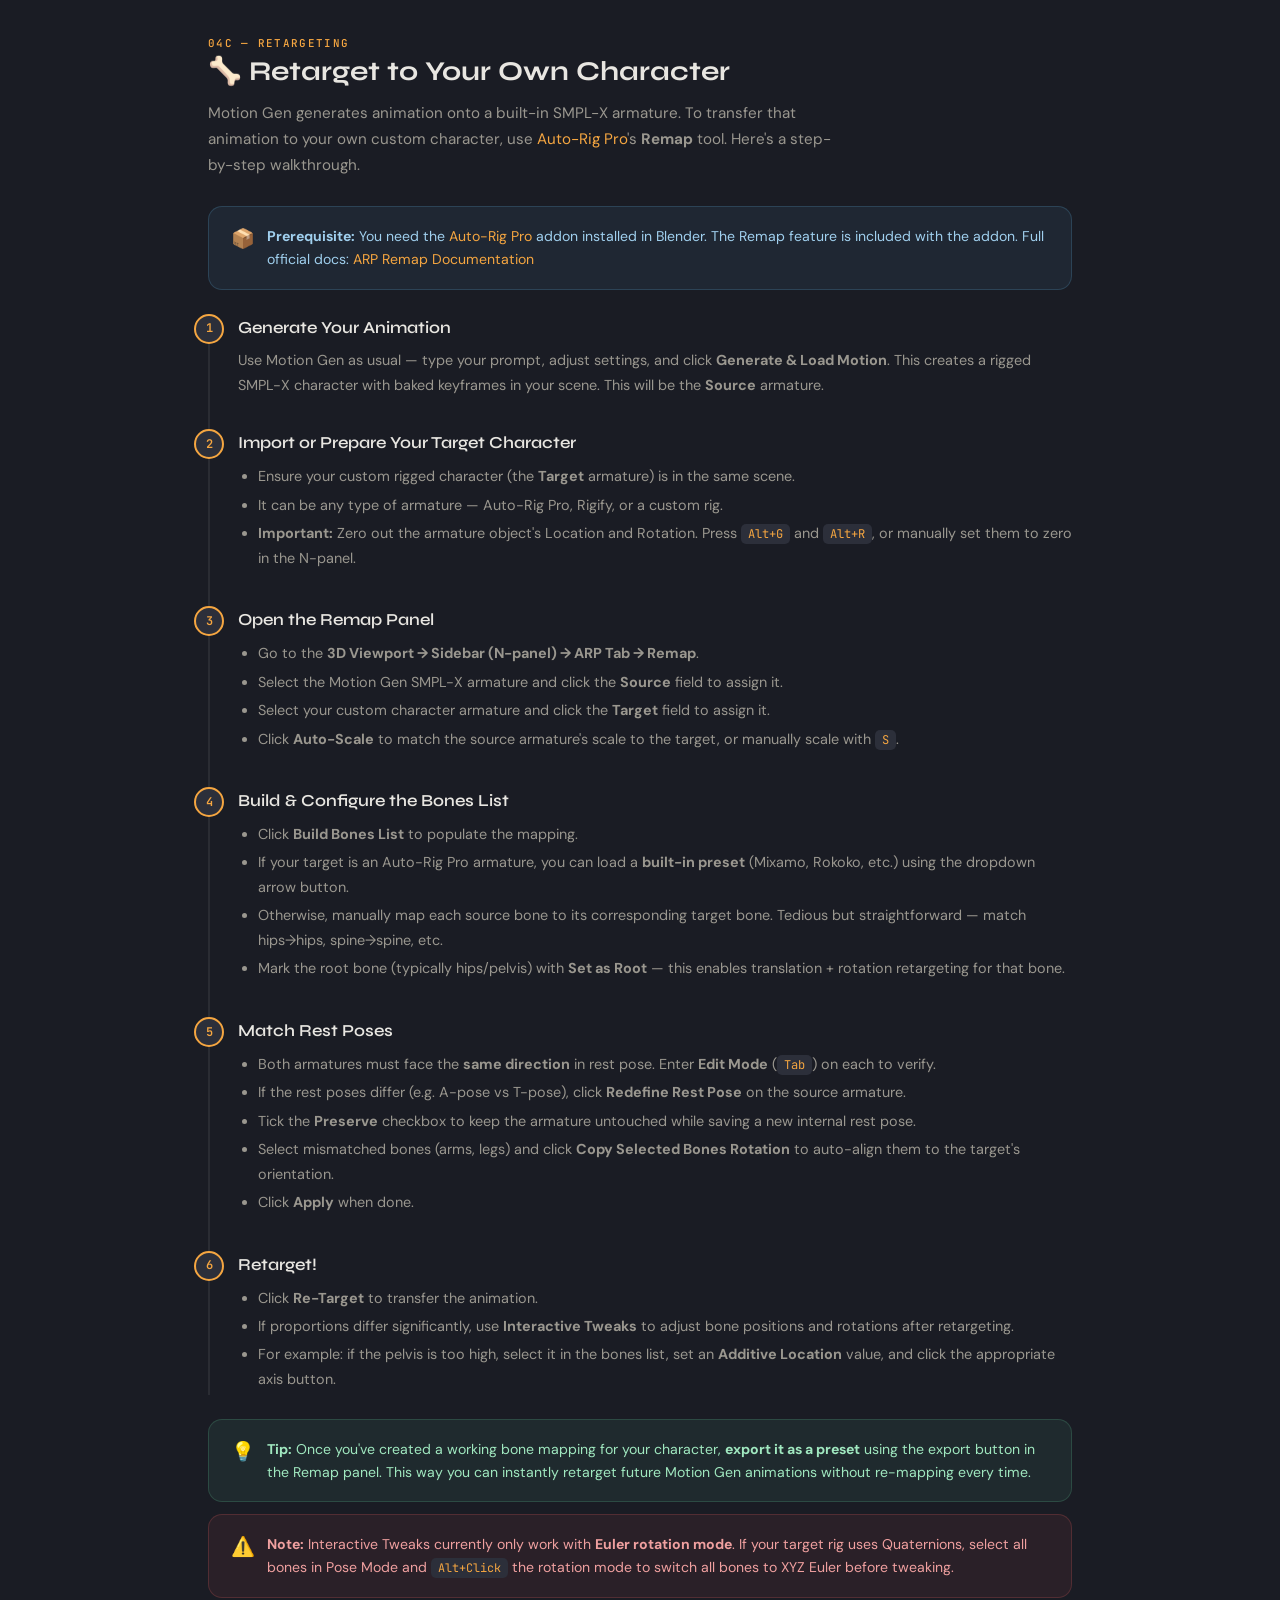
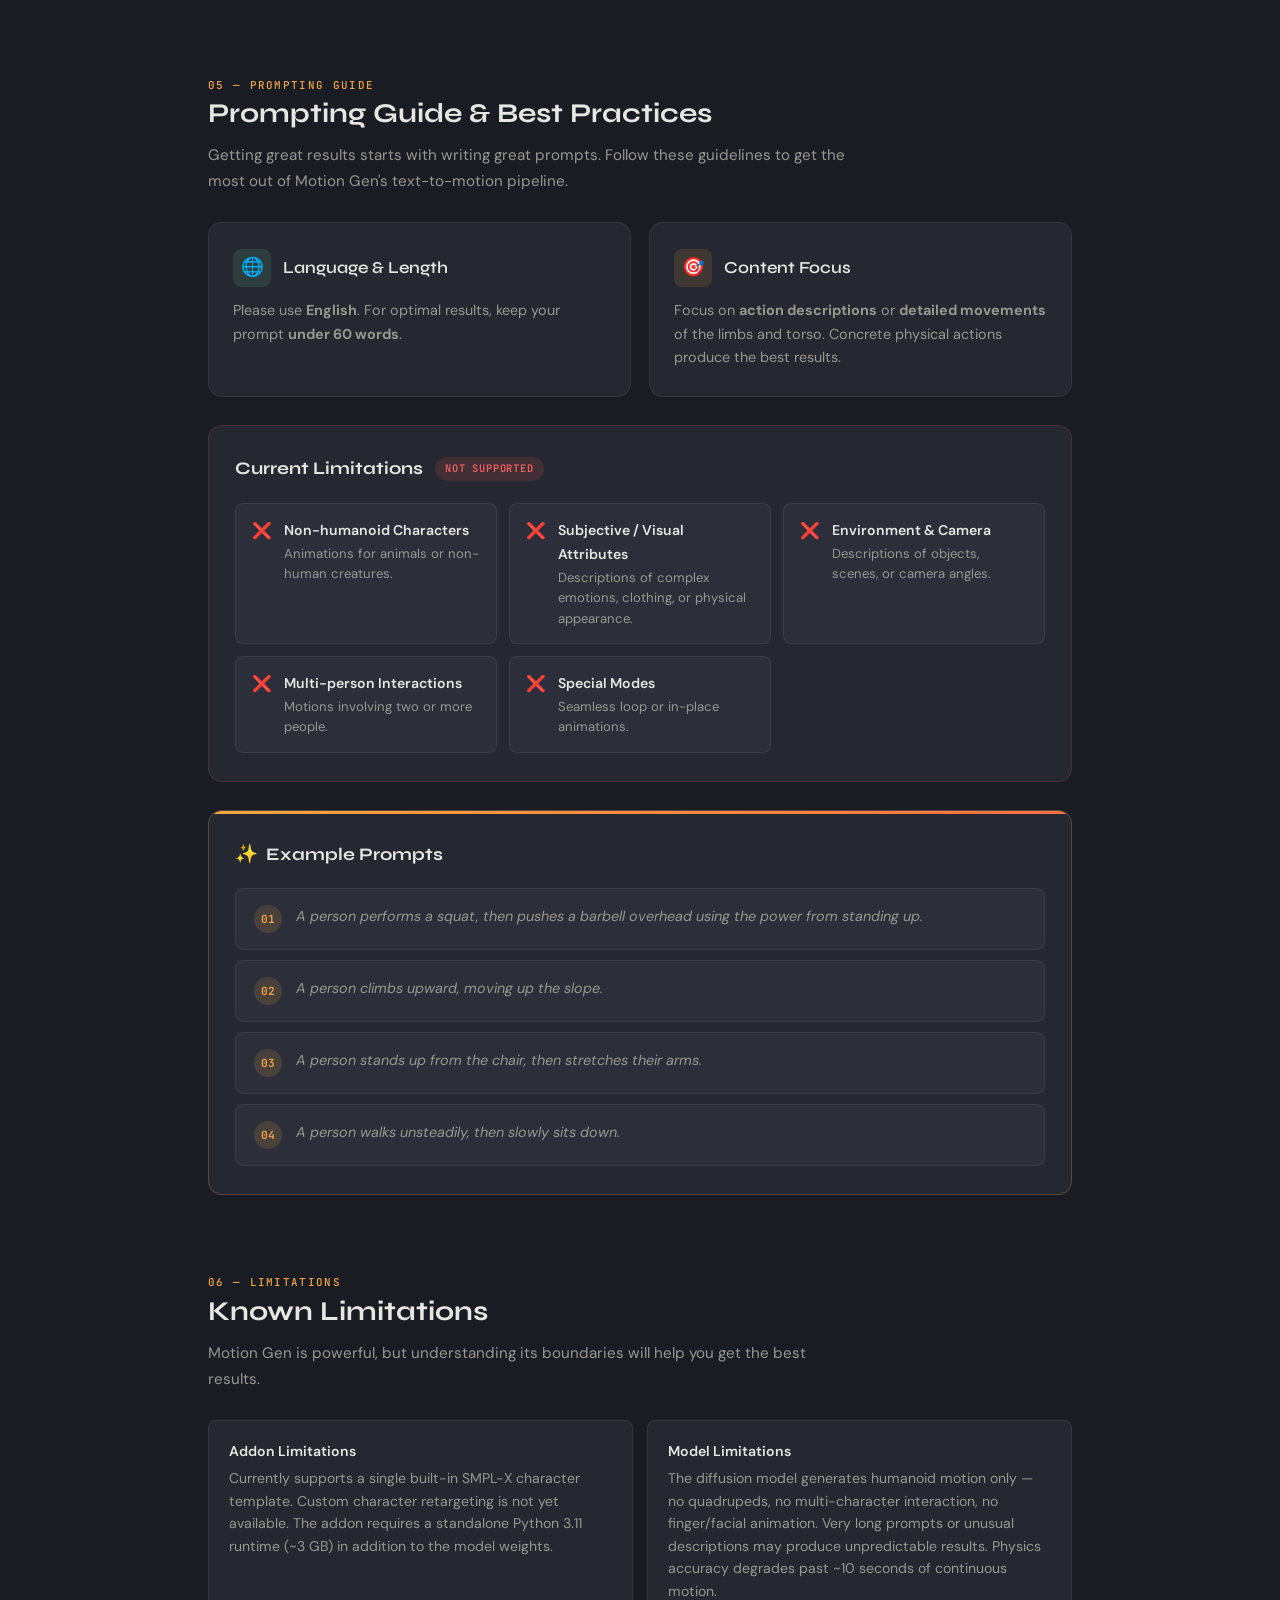
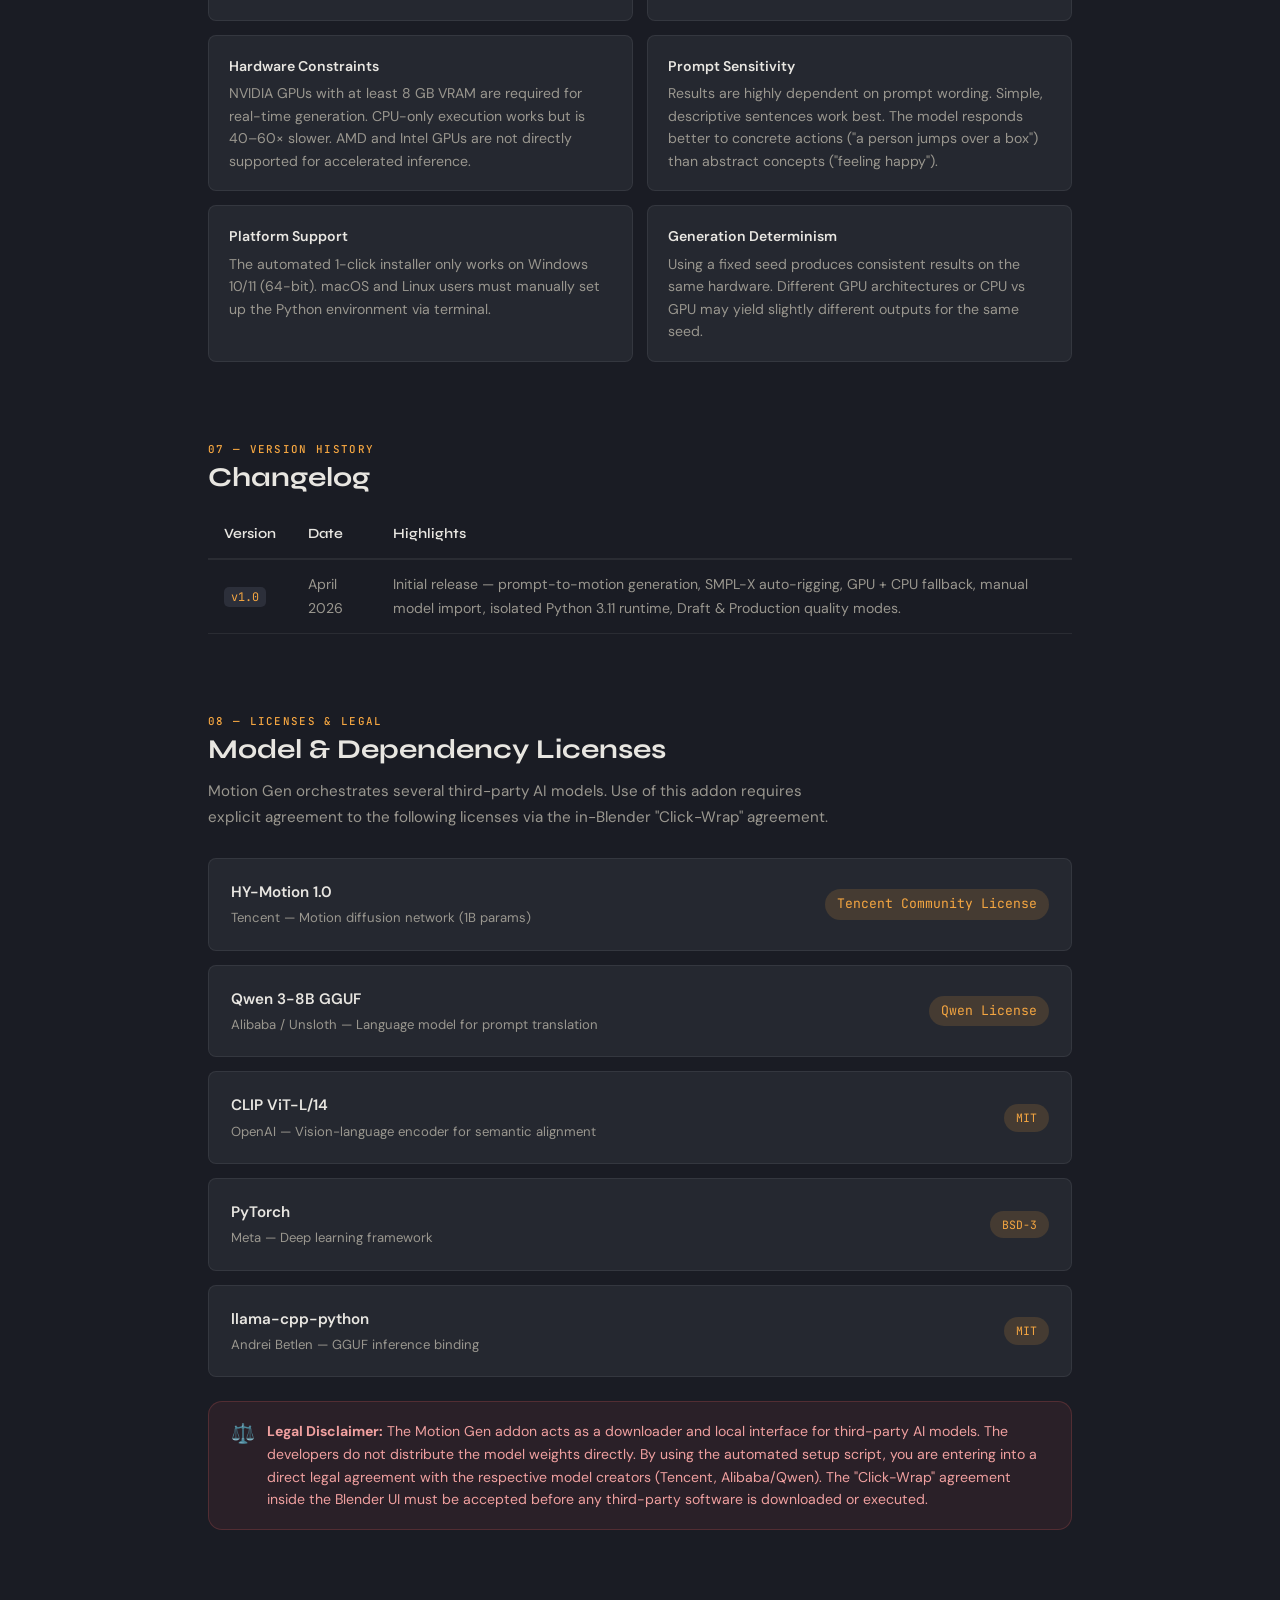
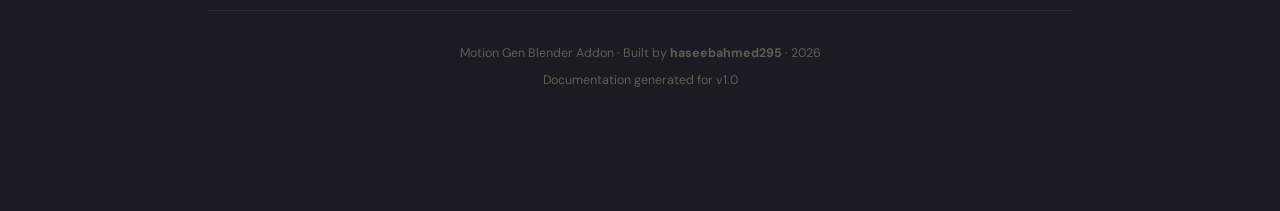
==== commit 70bac37a: "lisence updatees" ====
--- a/docs/index.html
+++ b/docs/index.html
@@ -38,6 +38,16 @@
     <p class="section__desc">
       The result is automatically mapped onto a built-in SMPL-X character armature and imported into your Blender scene — ready to render, retarget, or refine. The entire process runs locally on your machine; no cloud API, no subscription, no internet required after initial setup.
     </p>
+
+    <div class="callout callout--info" style="margin-top:20px">
+      <span class="callout__icon">📢</span>
+      <div>
+        <strong>Public Disclosure:</strong> 
+        This add-on connects to external services (PyPI and Hugging Face) to download required open-source AI weights and Python libraries. Specifically, it requires downloading two large-scale AI models: <strong>Tencent HY-Motion 1.0</strong> and <strong>Qwen 3-8B</strong>. 
+        <br><br>
+        Users must explicitly agree to the <a href="https://huggingface.co/tencent/HY-Motion-1.0/blob/main/LICENSE.txt" target="_blank">Tencent Community License</a> and the <a href="https://github.com/QwenLM/Qwen/blob/main/LICENSE" target="_blank">Qwen License</a> via the in-Blender setup panel before these models can be downloaded or used. No data is sent without explicit user input.
+      </div>
+    </div>
   </section>
 
 
@@ -562,9 +572,9 @@
 
   <!-- ═══════════════ LICENSES ═══════════════ -->
   <section class="section reveal" id="licenses">
-    <span class="section__label">08 — Licenses</span>
+    <span class="section__label">08 — Licenses &amp; Legal</span>
     <h2 class="section__title">Model &amp; Dependency Licenses</h2>
-    <p class="section__desc">Motion Gen bundles or depends on several open-source / open-weight models. Please review the respective licenses before commercial use.</p>
+    <p class="section__desc">Motion Gen orchestrates several third-party AI models. Use of this addon requires explicit agreement to the following licenses via the in-Blender "Click-Wrap" agreement.</p>
 
     <div class="license-grid">
       <div class="license-card">
@@ -572,14 +582,14 @@
           <div class="license-card__name">HY-Motion 1.0</div>
           <div style="color:var(--text-secondary);font-size:.82rem;margin-top:2px">Tencent — Motion diffusion network (1B params)</div>
         </div>
-        <span class="license-card__type">Tencent HY License</span>
+        <a href="https://huggingface.co/tencent/HY-Motion-1.0/blob/main/LICENSE.txt" target="_blank" class="license-card__type">Tencent Community License</a>
       </div>
       <div class="license-card">
         <div>
           <div class="license-card__name">Qwen 3-8B GGUF</div>
           <div style="color:var(--text-secondary);font-size:.82rem;margin-top:2px">Alibaba / Unsloth — Language model for prompt translation</div>
         </div>
-        <span class="license-card__type">Apache 2.0</span>
+        <a href="https://github.com/QwenLM/Qwen/blob/main/LICENSE" target="_blank" class="license-card__type">Qwen License</a>
       </div>
       <div class="license-card">
         <div>
@@ -604,9 +614,12 @@
       </div>
     </div>
 
-    <div class="callout callout--info" style="margin-top:20px">
-      <span class="callout__icon">📄</span>
-      <div>For the full license text of each dependency, please visit the respective Hugging Face or GitHub repository linked in the addon source code.</div>
+    <div class="callout callout--warn" style="margin-top:24px">
+      <span class="callout__icon">⚖️</span>
+      <div>
+        <strong>Legal Disclaimer:</strong> 
+        The Motion Gen addon acts as a downloader and local interface for third-party AI models. The developers do not distribute the model weights directly. By using the automated setup script, you are entering into a direct legal agreement with the respective model creators (Tencent, Alibaba/Qwen). The "Click-Wrap" agreement inside the Blender UI must be accepted before any third-party software is downloaded or executed.
+      </div>
     </div>
   </section>
 
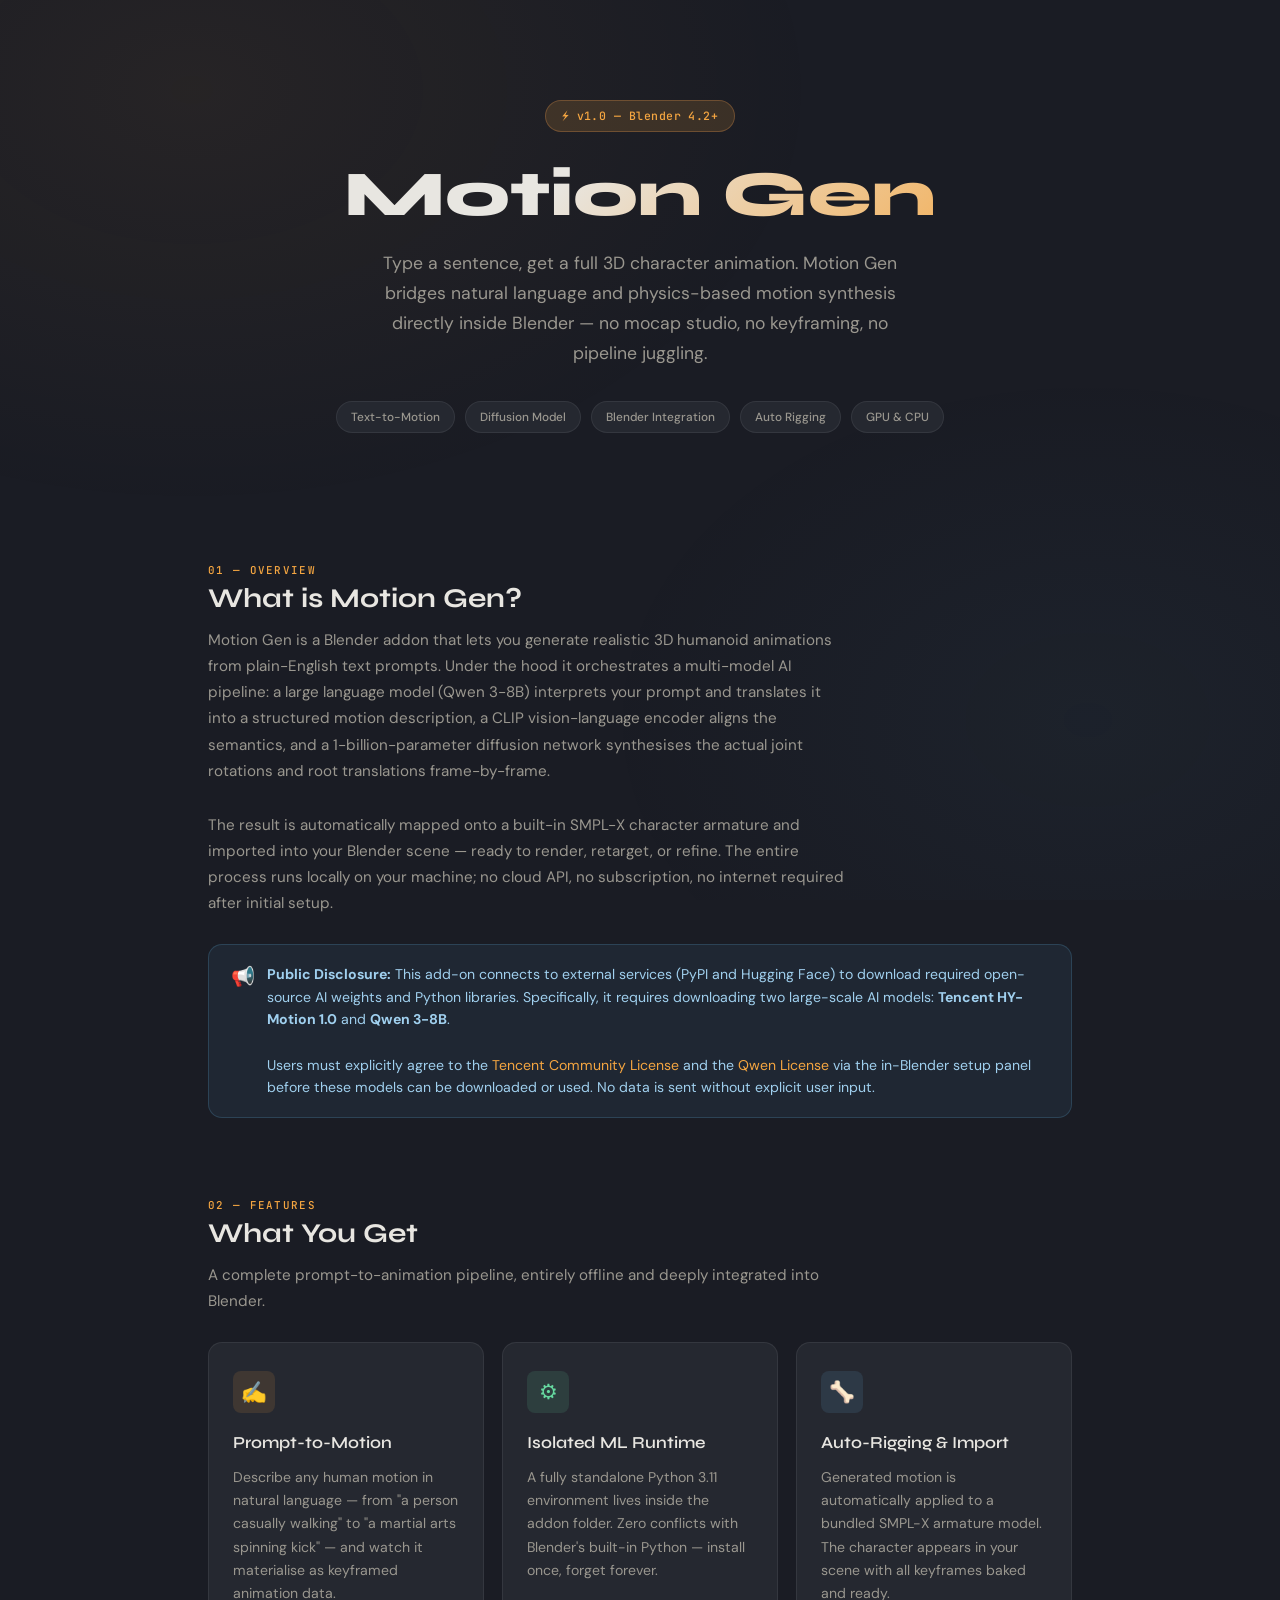
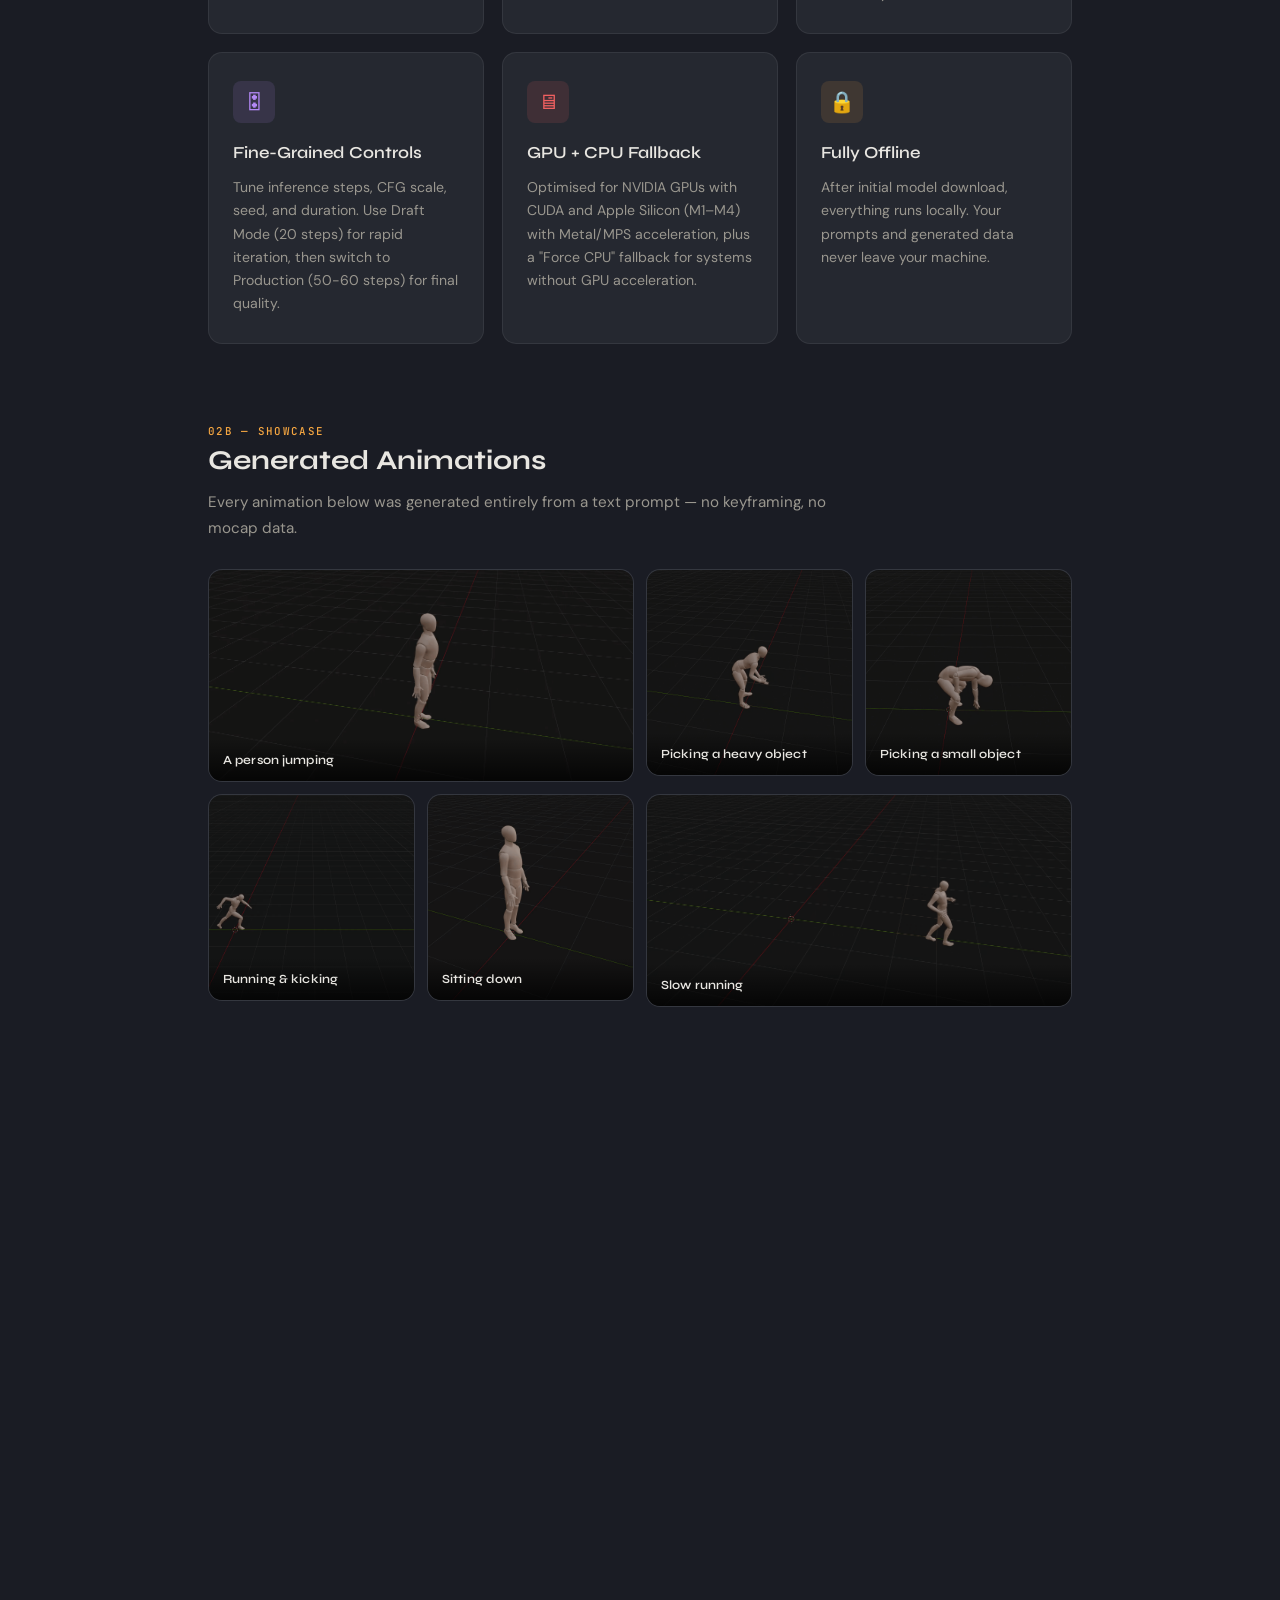
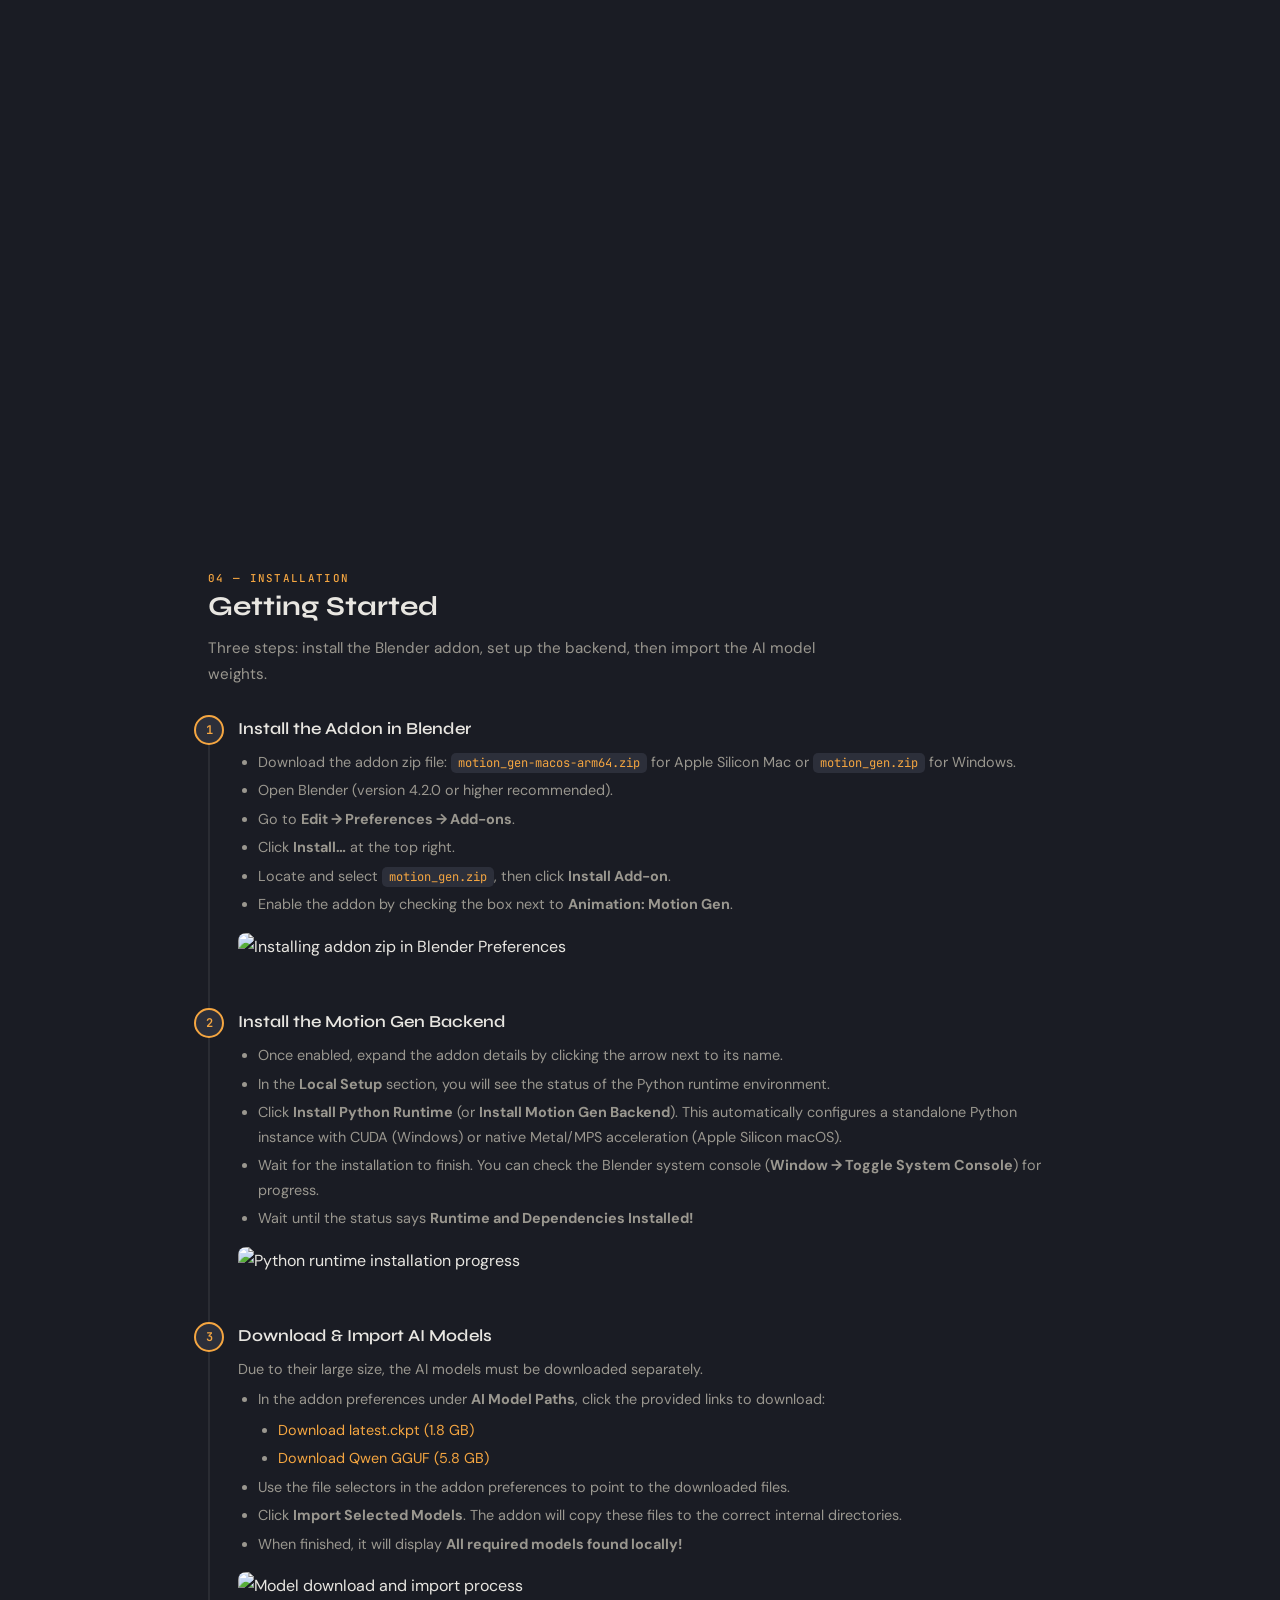
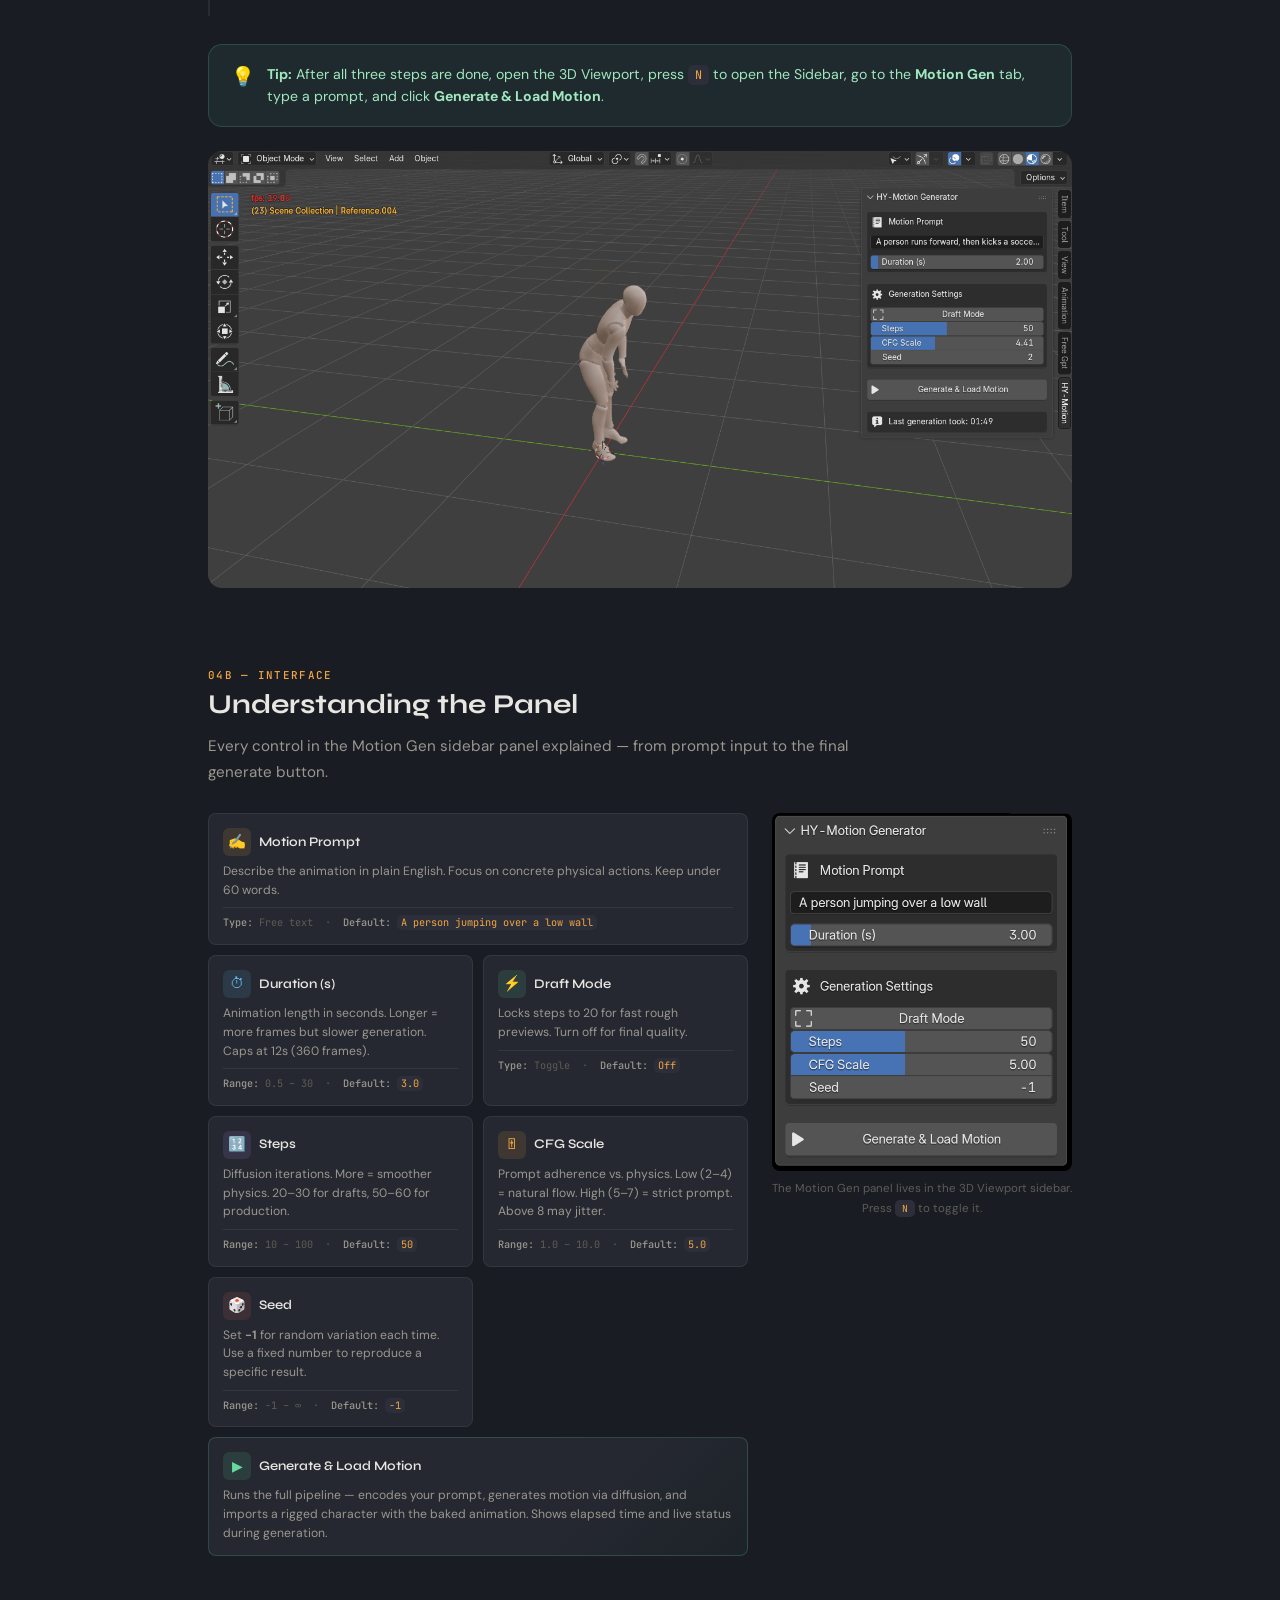
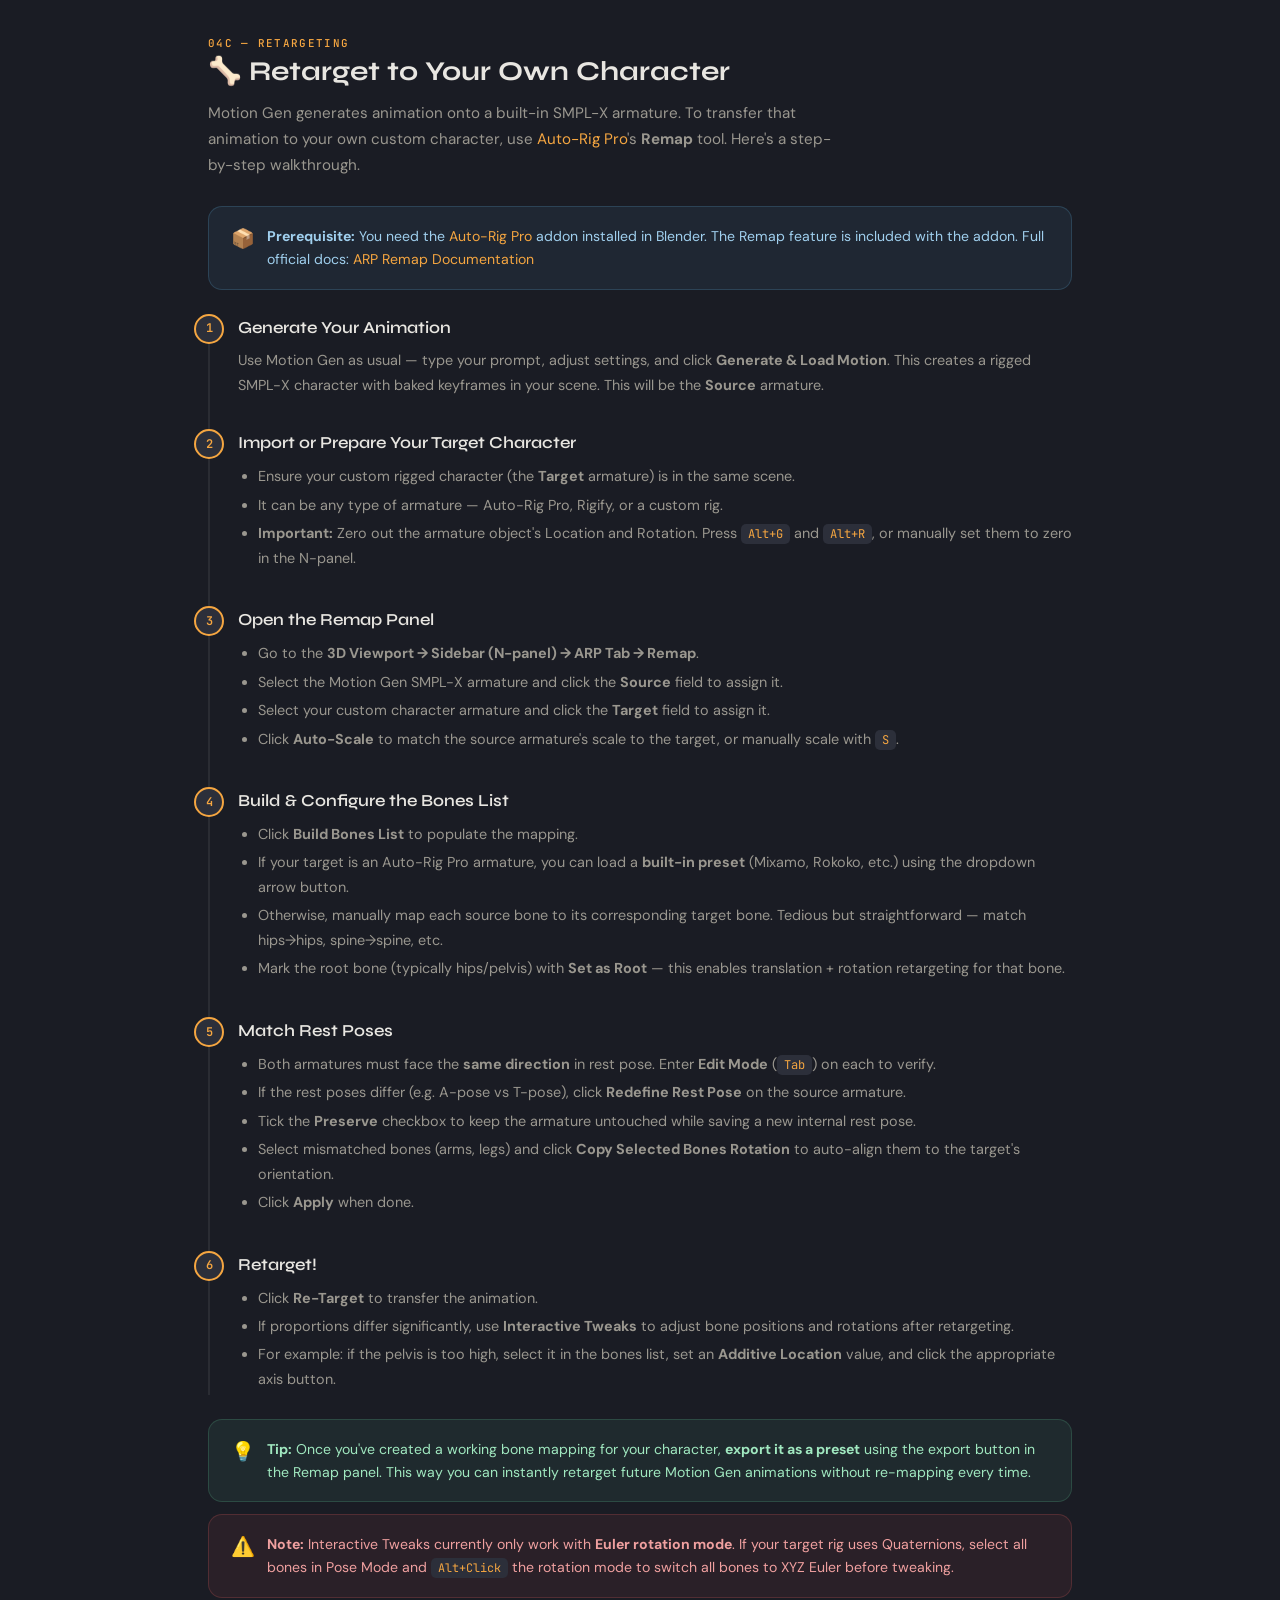
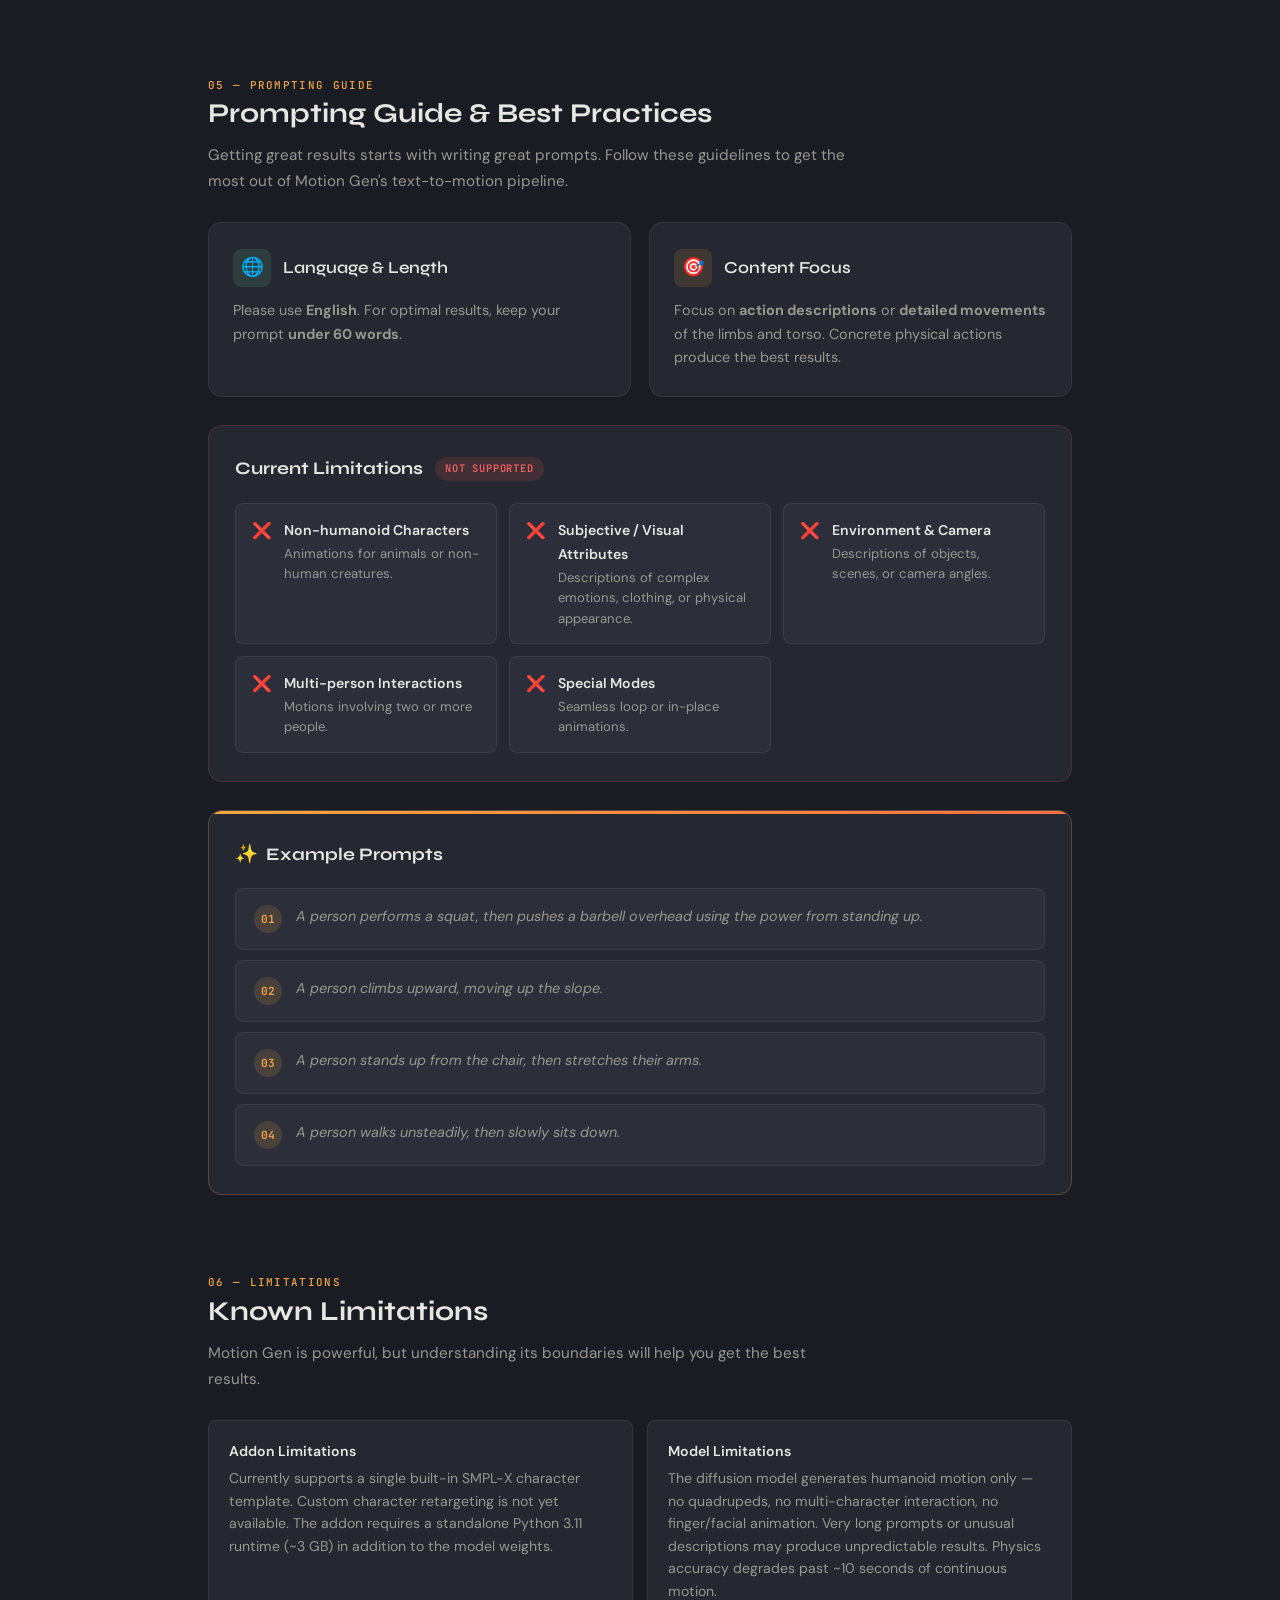
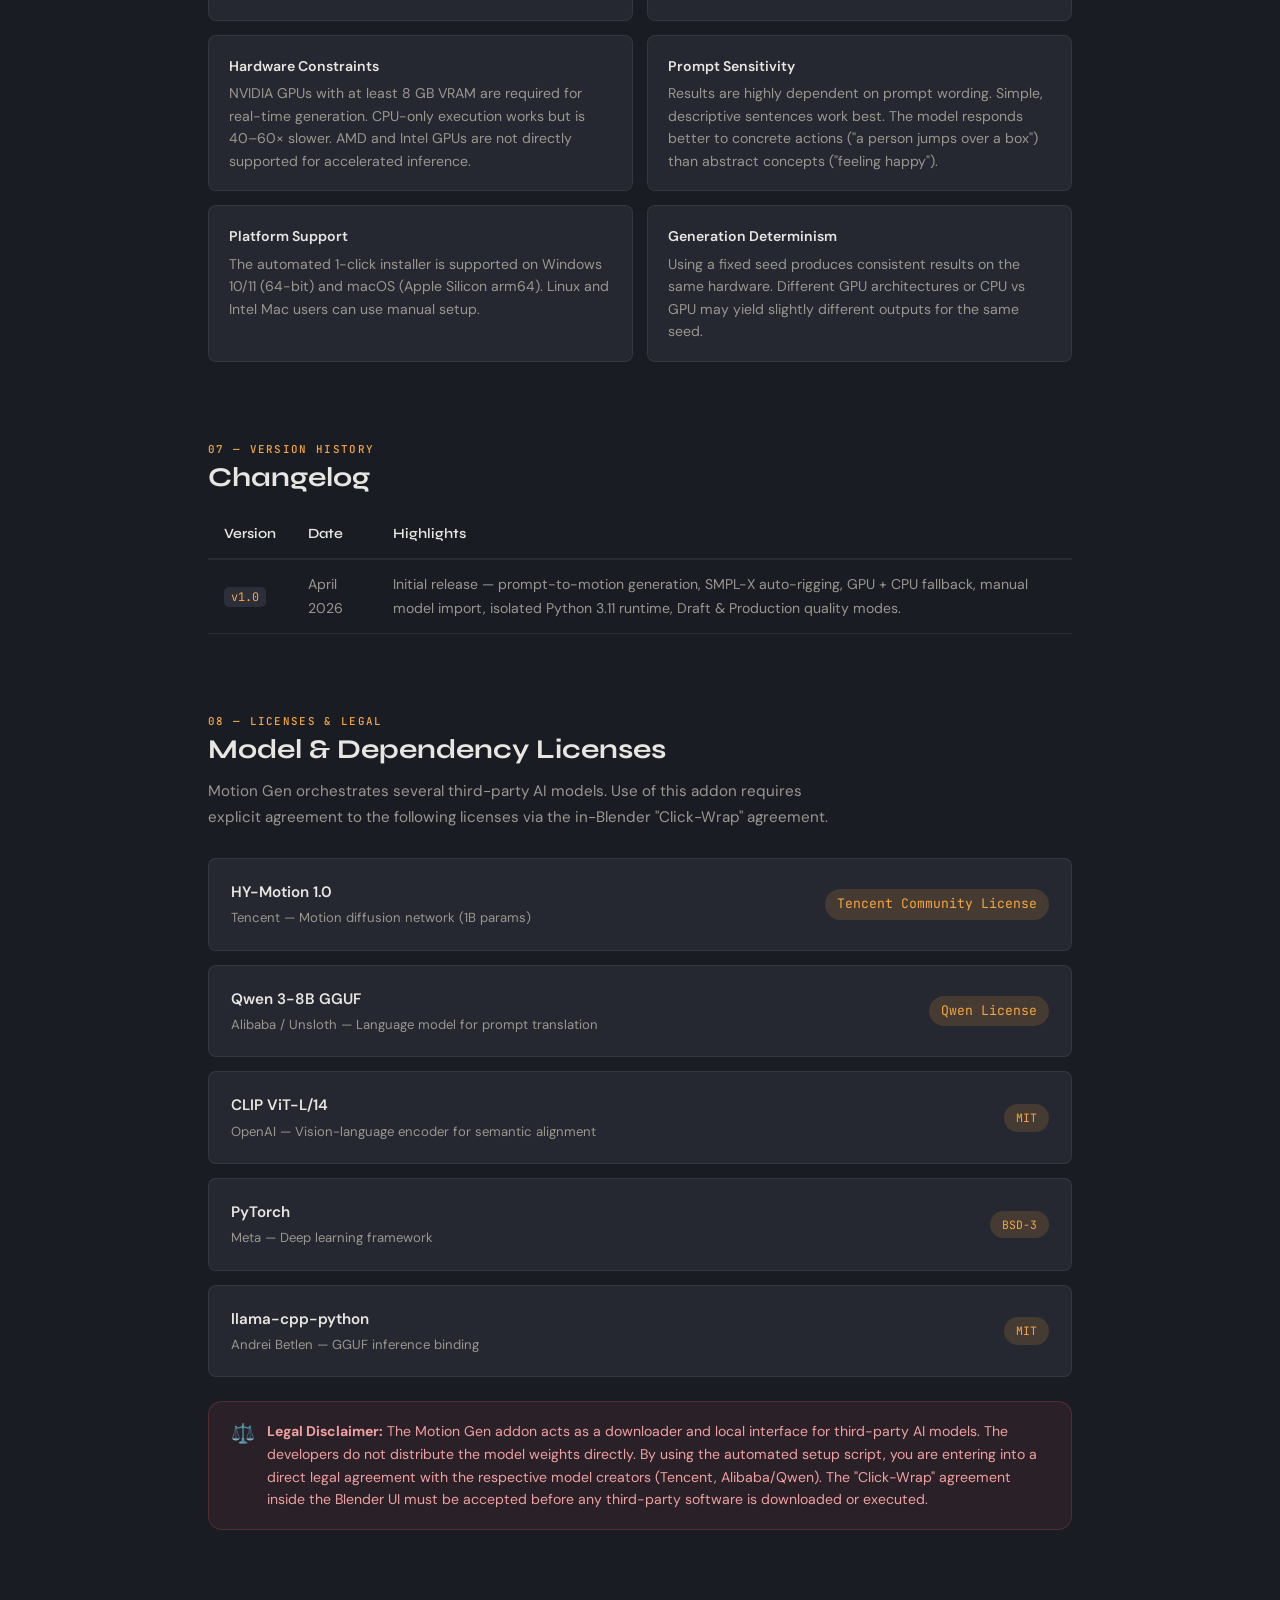
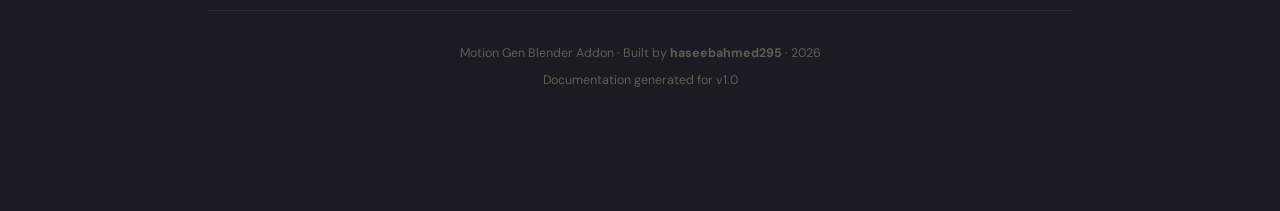
==== commit 7c66189b: "Support macOS Apple Silicon, Metal GPU acceleration, and update docs" ====
--- a/docs/index.html
+++ b/docs/index.html
@@ -81,7 +81,7 @@
       <div class="feature-card">
         <div class="feature-card__icon red">🖥</div>
         <h3>GPU + CPU Fallback</h3>
-        <p>Optimised for NVIDIA GPUs with CUDA, but includes a "Force CPU" toggle for AMD, Intel, and Apple Silicon users — or anyone without a dedicated GPU.</p>
+        <p>Optimised for NVIDIA GPUs with CUDA and Apple Silicon (M1–M4) with Metal/MPS acceleration, plus a "Force CPU" fallback for systems without GPU acceleration.</p>
       </div>
       <div class="feature-card">
         <div class="feature-card__icon orange">🔒</div>
@@ -137,7 +137,7 @@
       <ul class="spec-list">
         <li>
           <span class="label">OS</span>
-          <span class="value">Windows 10 or 11 (64-bit) for the automated 1-click installer. Mac and Linux are supported but require manual terminal setup.</span>
+          <span class="value">Windows 10/11 (64-bit) and macOS (Apple Silicon M1/M2/M3/M4) for the automated 1-click installer. Linux and Intel Mac require manual terminal setup.</span>
         </li>
         <li>
           <span class="label">Host Software</span>
@@ -159,20 +159,20 @@
       <!-- Tier 1 -->
       <div class="tier-card tier-card--recommended">
         <span class="tier-card__badge">Tier 1 — Recommended</span>
-        <h3>With Dedicated GPU</h3>
-        <p class="tier-card__sub">Uses dual-hardware architecture: System RAM for text translation, GPU for 3D physics rendering.</p>
+        <h3>GPU Accelerated (NVIDIA / Apple Silicon)</h3>
+        <p class="tier-card__sub">Accelerated inference via NVIDIA CUDA on Windows or Apple Silicon Metal/MPS on macOS.</p>
         <ul class="spec-list">
-          <li><span class="label">GPU</span><span class="value">NVIDIA GPU strictly required.</span></li>
-          <li><span class="label">Min VRAM</span><span class="value">8 GB (e.g. RTX 2060 Super, RTX 2080, RTX 3060).</span></li>
-          <li><span class="label">RAM</span><span class="value">16 GB minimum (32 GB recommended). With 16 GB, close heavy background apps before generating.</span></li>
-          <li><span class="label">CPU</span><span class="value">Modern multi-core (Intel i5 / AMD Ryzen 5 or better).</span></li>
-          <li><span class="label">Render Time</span><span class="value">~15 seconds for a standard animation.</span></li>
+          <li><span class="label">GPU</span><span class="value">NVIDIA GPU (CUDA) or Apple Silicon M1/M2/M3/M4 (Metal/MPS).</span></li>
+          <li><span class="label">Min VRAM / RAM</span><span class="value">8 GB VRAM (Windows) or 16 GB Unified Memory (macOS). 24 GB+ strongly recommended.</span></li>
+          <li><span class="label">System RAM</span><span class="value">16 GB minimum (32 GB recommended on Windows). Close heavy apps before generating.</span></li>
+          <li><span class="label">CPU</span><span class="value">Modern multi-core processor.</span></li>
+          <li><span class="label">Render Time</span><span class="value">~15–30 seconds for a standard animation.</span></li>
         </ul>
       </div>
       <!-- Tier 2 -->
       <div class="tier-card tier-card--fallback">
         <span class="tier-card__badge">Tier 2 — Fallback</span>
-        <h3>No GPU / Mac / AMD</h3>
+        <h3>CPU Only / Intel Mac / AMD</h3>
         <p class="tier-card__sub">Enable the <code>Force CPU</code> toggle. Entire multi-model pipeline runs in System RAM.</p>
         <ul class="spec-list">
           <li><span class="label">GPU</span><span class="value">None required.</span></li>
@@ -202,7 +202,7 @@
       <div class="step" data-step="1">
         <h3>Install the Addon in Blender</h3>
         <ul>
-          <li>Download the <code>motion_gen.zip</code> file (do <strong>not</strong> extract it).</li>
+          <li>Download the addon zip file: <code>motion_gen-macos-arm64.zip</code> for Apple Silicon Mac or <code>motion_gen.zip</code> for Windows.</li>
           <li>Open Blender (version 4.2.0 or higher recommended).</li>
           <li>Go to <strong>Edit → Preferences → Add-ons</strong>.</li>
           <li>Click <strong>Install…</strong> at the top right.</li>
@@ -218,7 +218,7 @@
         <ul>
           <li>Once enabled, expand the addon details by clicking the arrow next to its name.</li>
           <li>In the <strong>Local Setup</strong> section, you will see the status of the Python runtime environment.</li>
-          <li>Click <strong>Install Python Runtime</strong> (or <strong>Install Motion Gen Backend</strong>). This will configure a standalone Python instance just for the addon.</li>
+          <li>Click <strong>Install Python Runtime</strong> (or <strong>Install Motion Gen Backend</strong>). This automatically configures a standalone Python instance with CUDA (Windows) or native Metal/MPS acceleration (Apple Silicon macOS).</li>
           <li>Wait for the installation to finish. You can check the Blender system console (<strong>Window → Toggle System Console</strong>) for progress.</li>
           <li>Wait until the status says <strong>Runtime and Dependencies Installed!</strong></li>
         </ul>
@@ -538,7 +538,7 @@
       </div>
       <div class="limit-item">
         <strong>Platform Support</strong>
-        <p>The automated 1-click installer only works on Windows 10/11 (64-bit). macOS and Linux users must manually set up the Python environment via terminal.</p>
+        <p>The automated 1-click installer is supported on Windows 10/11 (64-bit) and macOS (Apple Silicon arm64). Linux and Intel Mac users can use manual setup.</p>
       </div>
       <div class="limit-item">
         <strong>Generation Determinism</strong>
